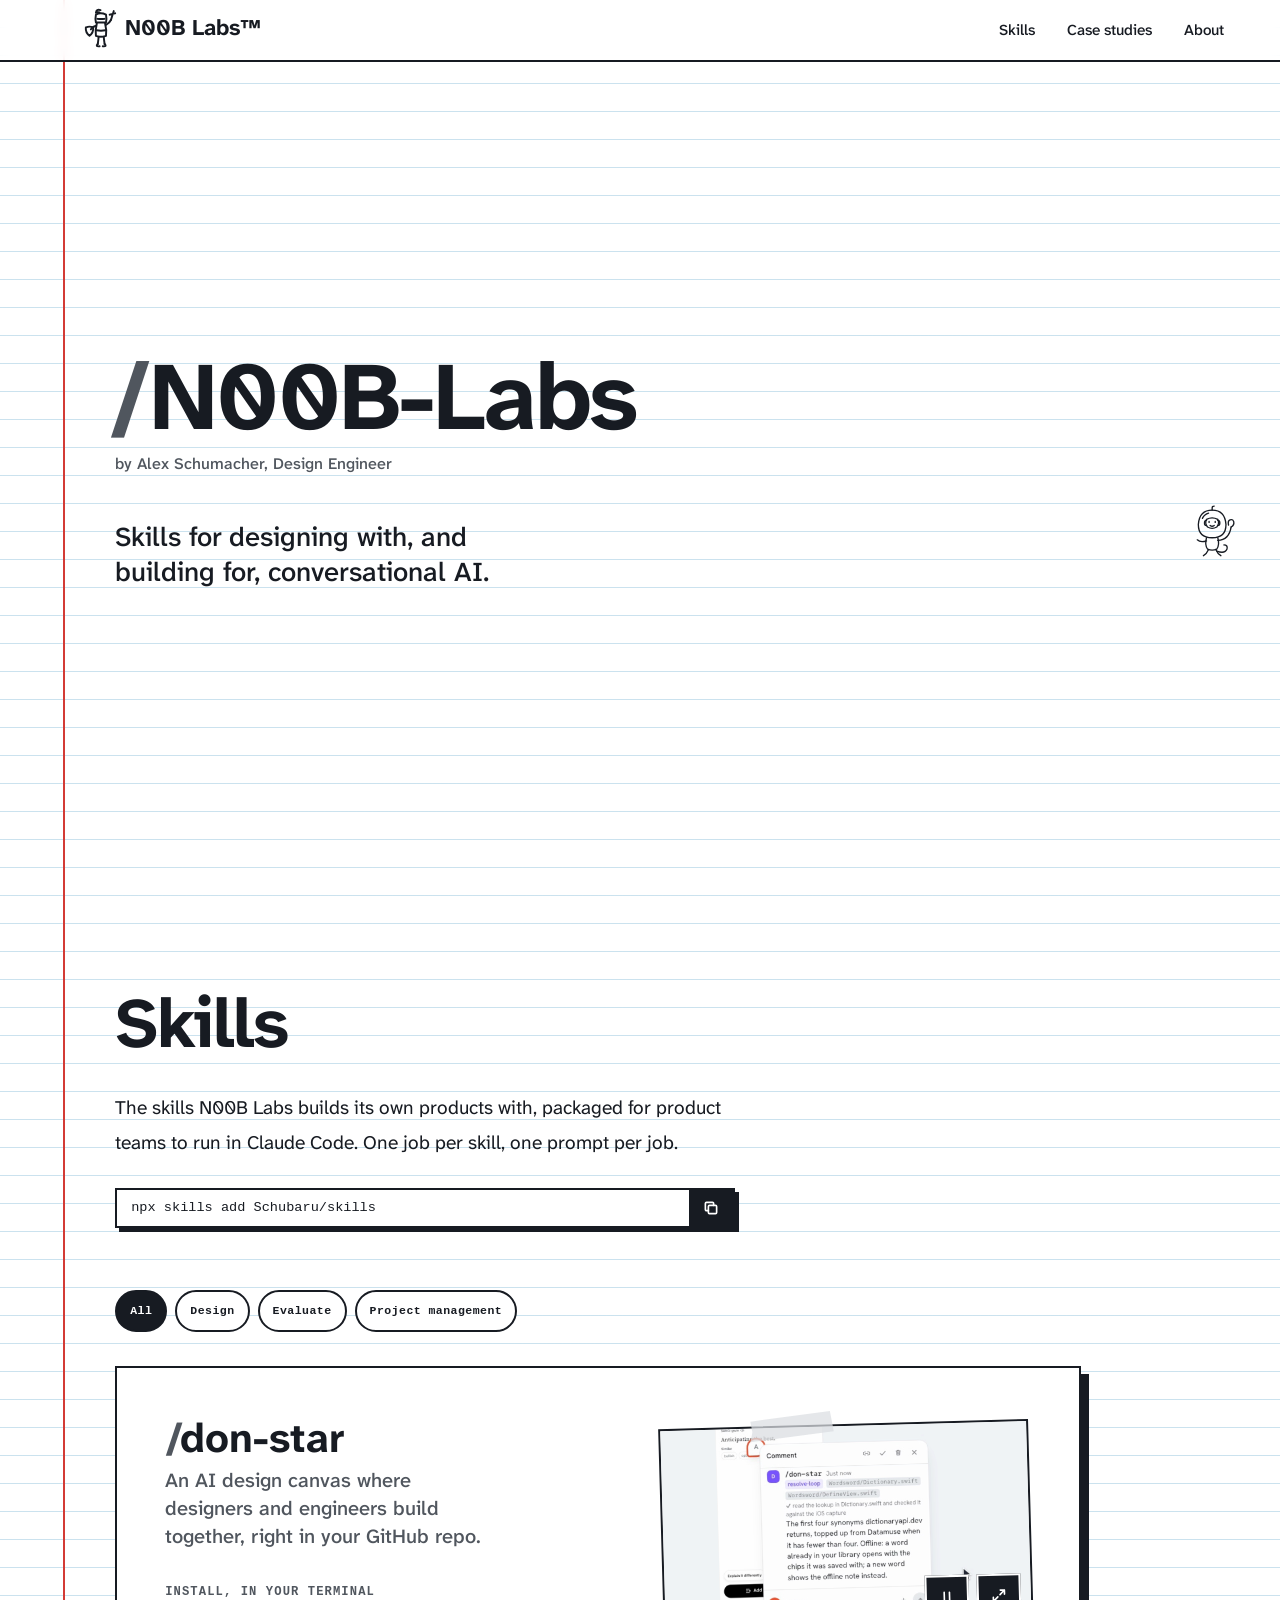
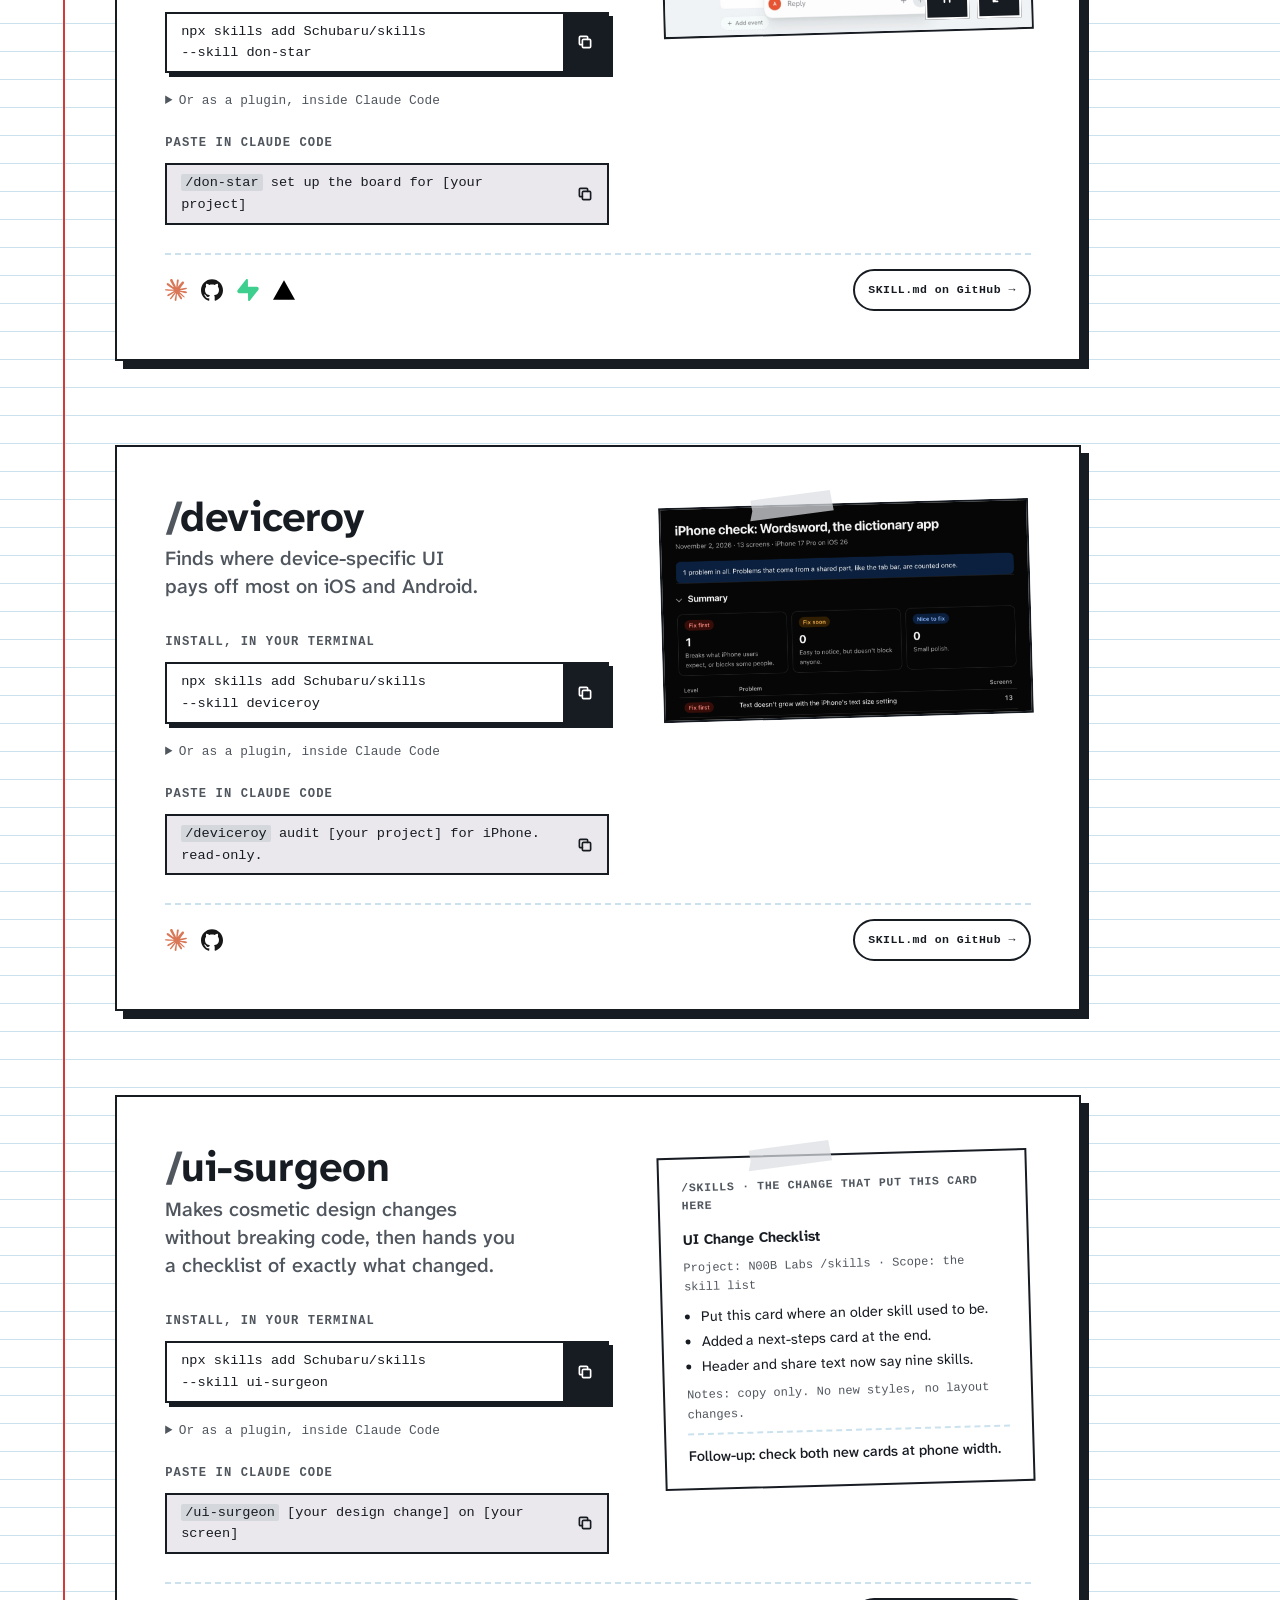
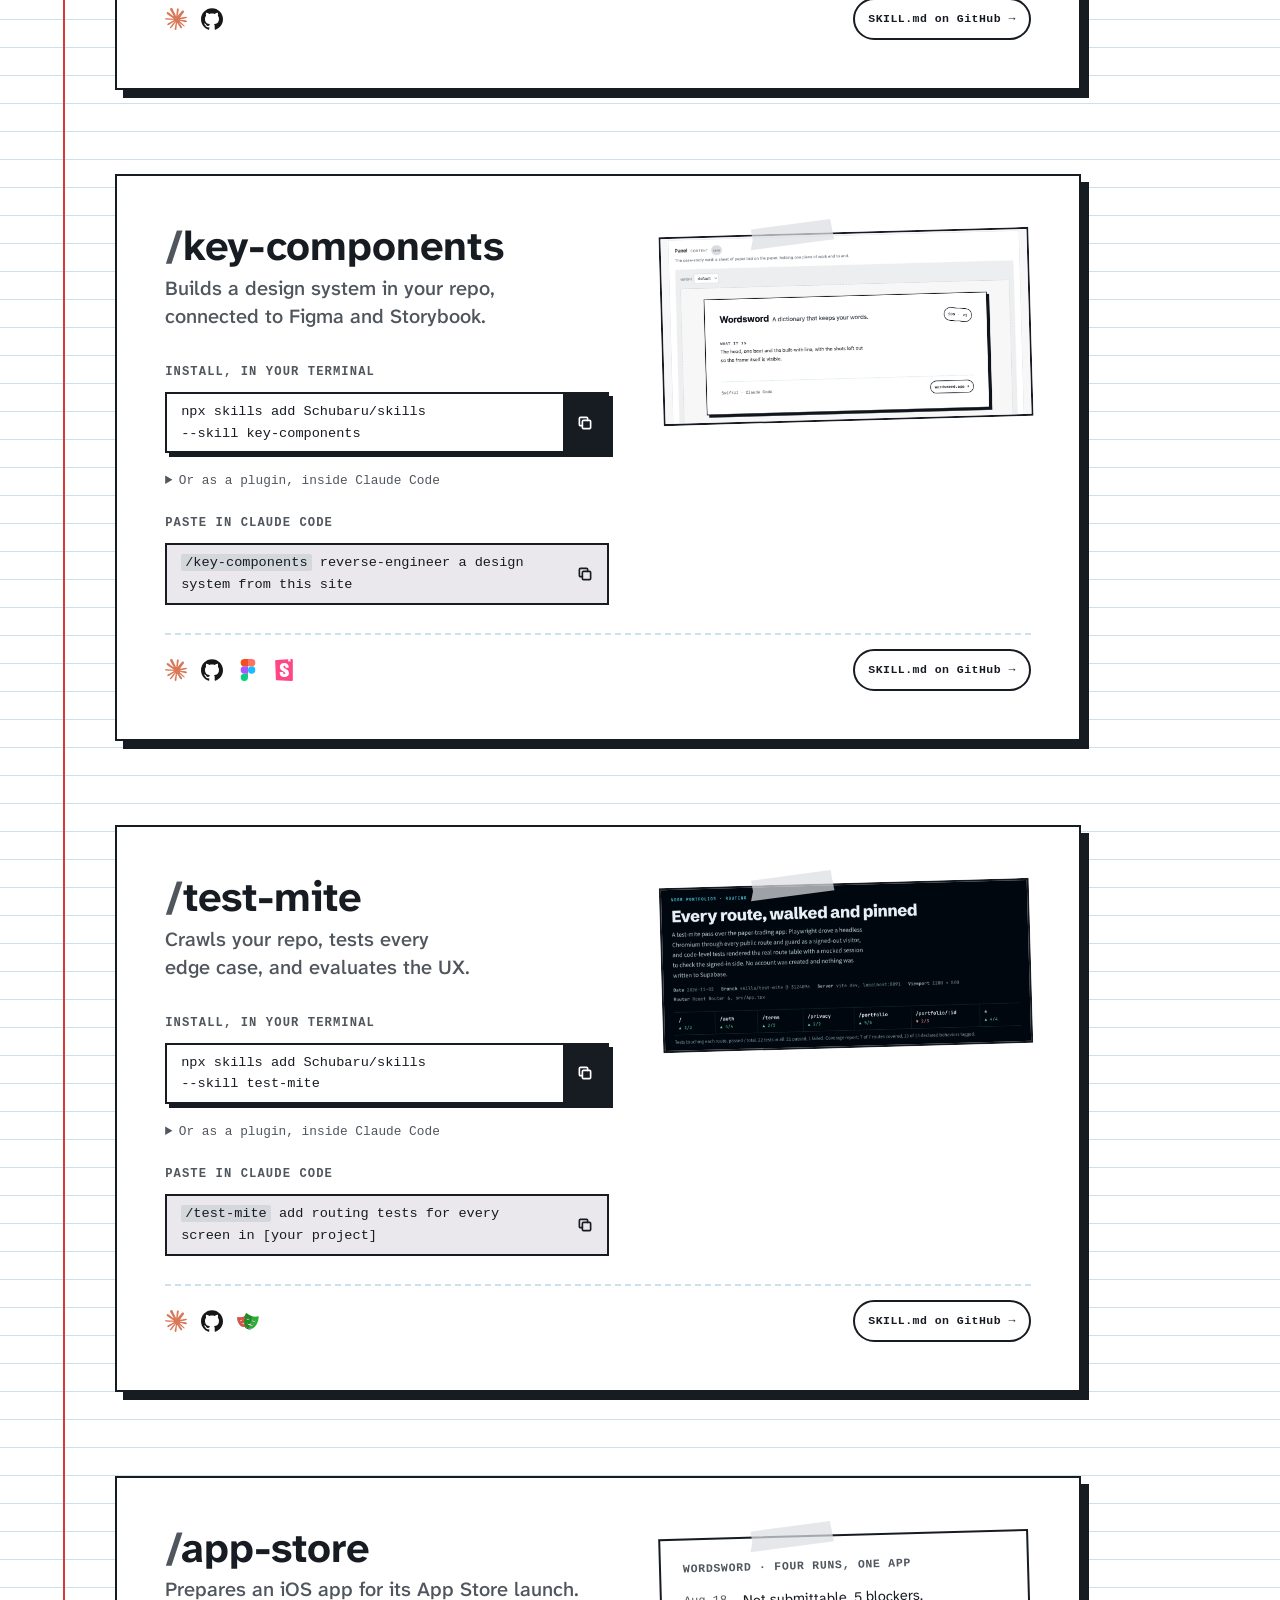
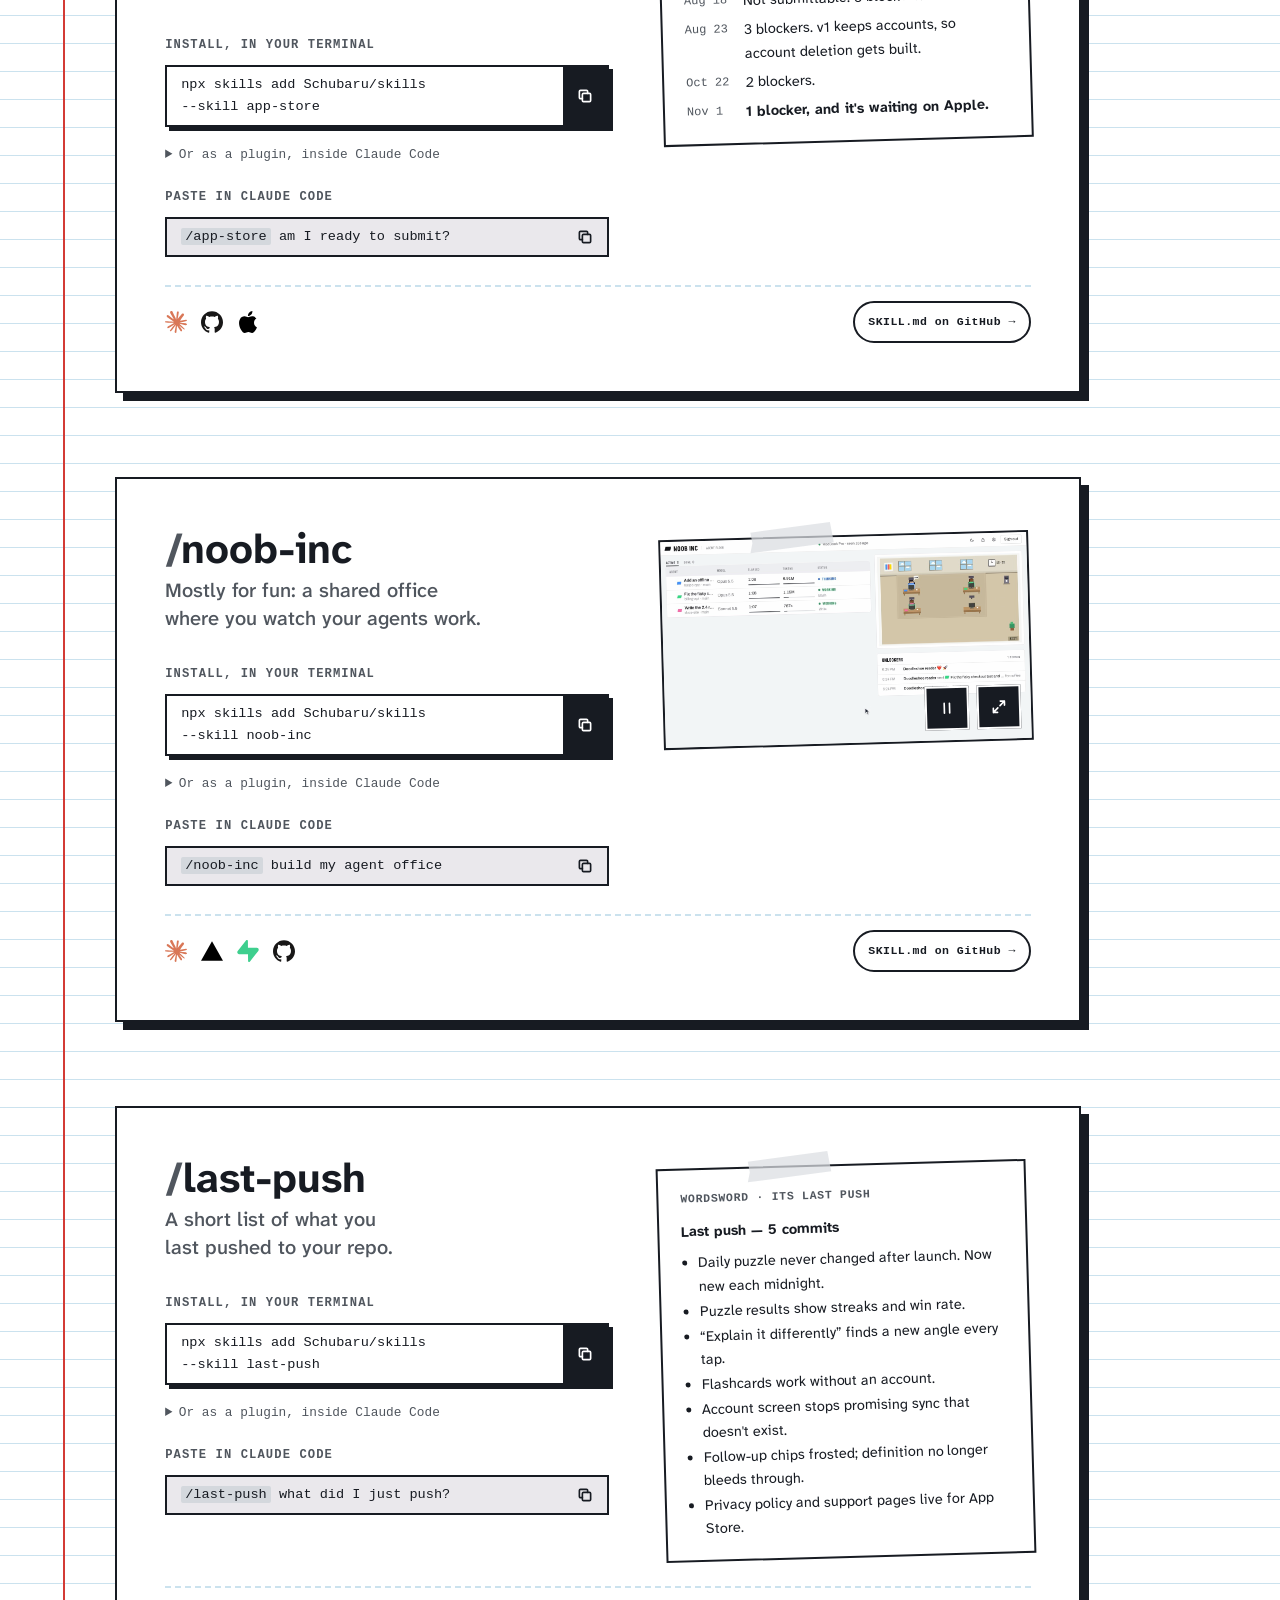
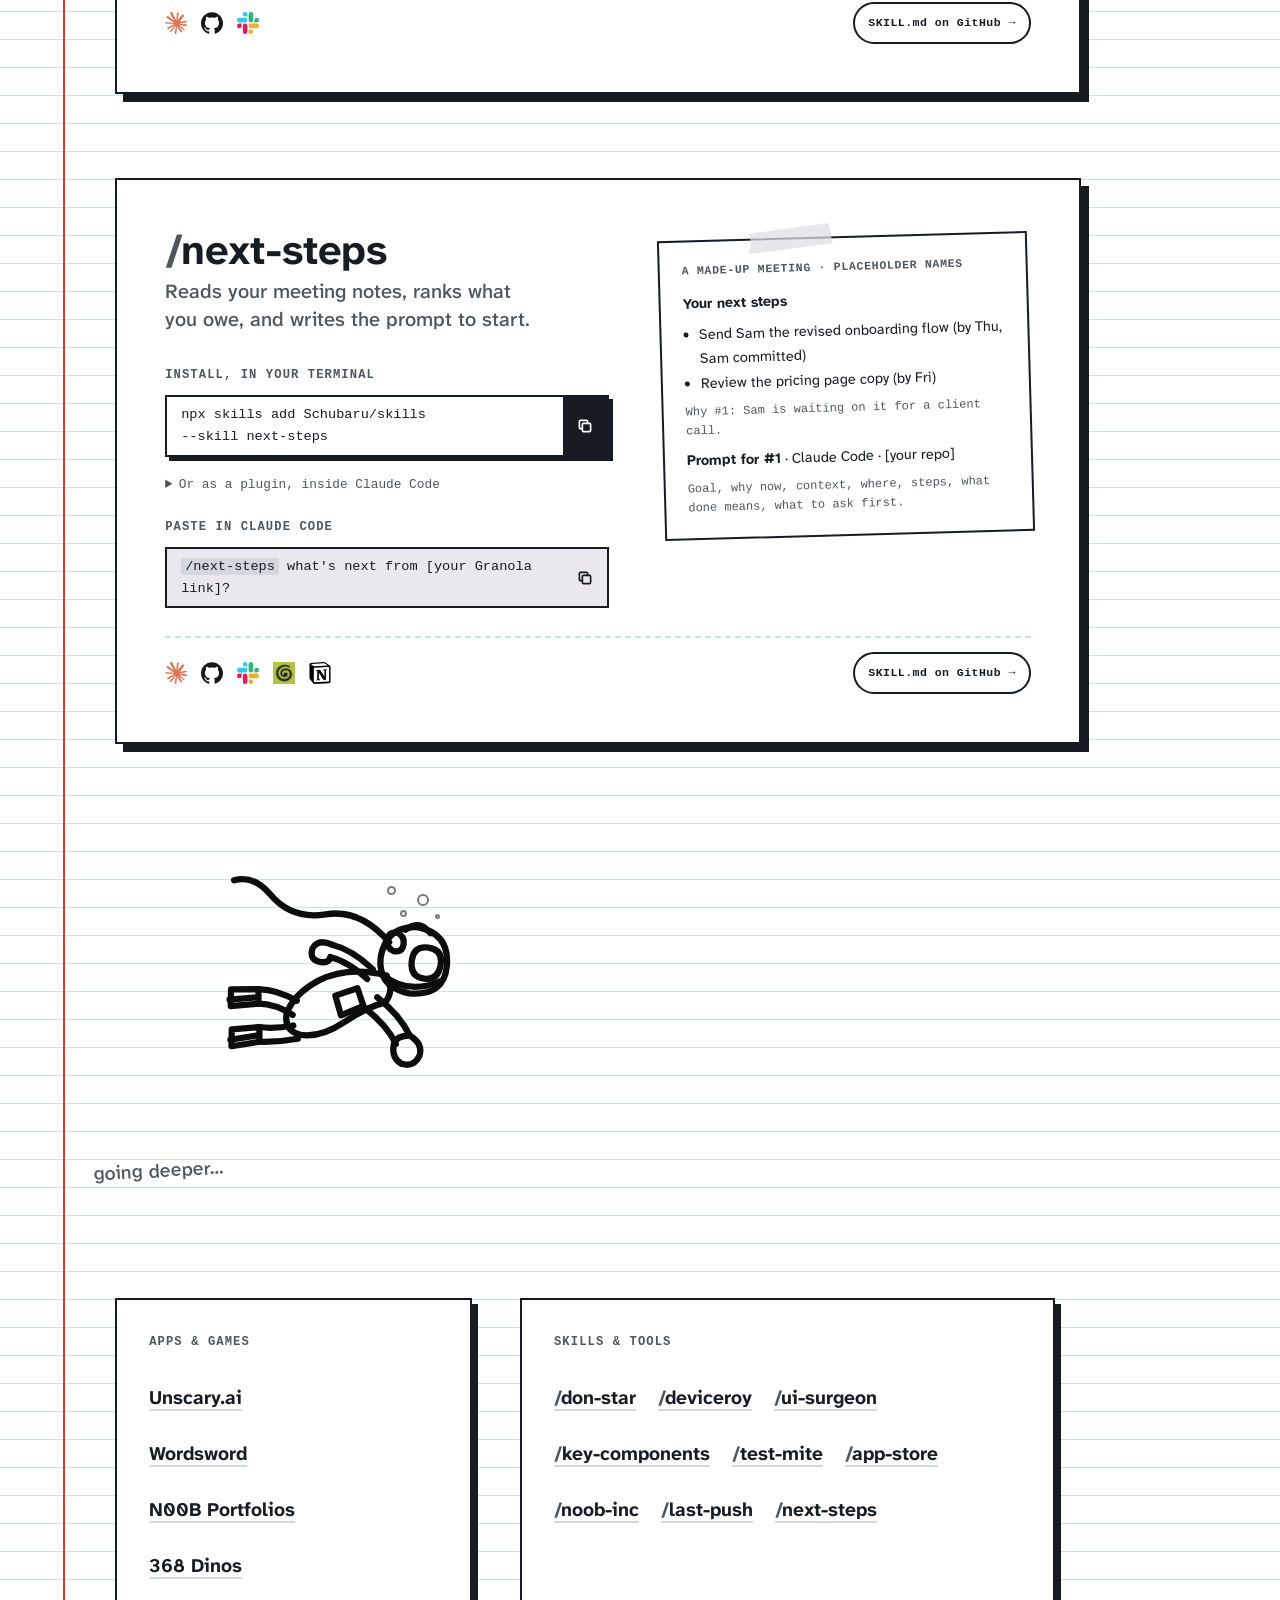
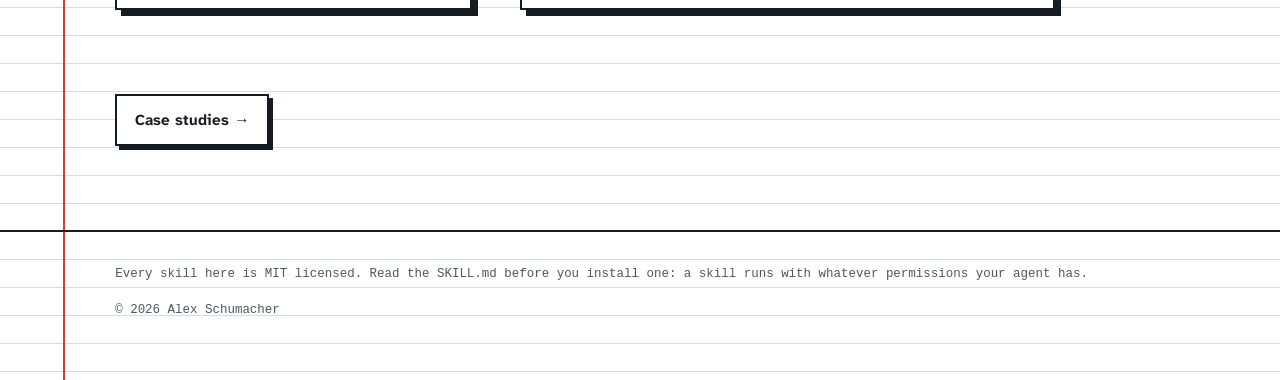
==== index.html @ a81ec970 "Rewrite the skills lede and About copy in the lab's voice, not first person The lede names product t" ====
<!DOCTYPE html>
<html lang="en">
<head>
<meta charset="UTF-8">
<meta name="viewport" content="width=device-width, initial-scale=1.0">
<title>N00B Labs™ by Alex Schumacher, Design Engineer</title>
<meta name="description" content="Claude Code skills from N00B Labs for product teams: what each one is for, the prompt to type, what comes back, and the one line that installs it.">
<meta property="og:title" content="N00B Labs™ by Alex Schumacher, Design Engineer">
<meta property="og:description" content="Punk-rock doodles, college-rule paper, and real shipped software.">
<!-- versioned filename on purpose: LinkedIn caches the image bytes by URL, so a
     redrawn card at the same path can keep serving the old one for a week. -->
<meta property="og:image" content="https://nooblabs.vercel.app/assets/og-v3.png">
<meta property="og:image:width" content="1200">
<meta property="og:image:height" content="630">
<meta property="og:image:alt" content="The N00B Labs™ homepage on college-rule paper: the knight wordmark, and the headline '/N00B-Labs'.">
<meta property="og:url" content="https://nooblabs.vercel.app">
<meta name="twitter:card" content="summary_large_image">
<meta name="theme-color" content="#ffffff">
<link rel="icon" href="data:image/svg+xml,%3Csvg%20xmlns=%27http://www.w3.org/2000/svg%27%20viewBox=%2724%202%2034%2034%27%3E%3Cpath%20d=%27M40%206%20Q31%203%2030%2012%20Q34%2010%2038%2011%20M30%2016%20Q40%2010%2052%2016%20Q54%2026%2052%2033%20L30%2033%20Q28%2025%2030%2016%20Z%20M33%2025%20Q41%2026%2049%2025%27%20fill=%27none%27%20stroke=%27%23151b24%27%20stroke-width=%273.2%27%20stroke-linecap=%27round%27%20stroke-linejoin=%27round%27/%3E%3C/svg%3E">
<link rel="preconnect" href="https://fonts.googleapis.com">
<link rel="preconnect" href="https://fonts.gstatic.com" crossorigin>
<link href="https://fonts.googleapis.com/css2?family=Atkinson+Hyperlegible+Next:ital,wght@0,200..800;1,200..800&display=swap" rel="stylesheet">
<link rel="stylesheet" href="styles.css">
</head>
<body>
<a class="skip" href="#skills">Skip to the skills</a>

<!-- shared doodle symbols -->
<svg width="0" height="0" style="position:absolute" aria-hidden="true">
  <defs>
    <symbol id="d-tape" viewBox="0 0 90 30">
      <path d="M4 6 L86 3 L88 24 L2 27 L5 17 Z" fill="var(--tape)" stroke="none"/>
    </symbol>
    <!-- copy / copied, drawn in the ink of the button they sit in -->
    <symbol id="i-copy" viewBox="0 0 24 24"><rect x="8.5" y="8.5" width="11" height="11" rx="1.5"/><path d="M15.5 8.5V6A1.5 1.5 0 0 0 14 4.5H6A1.5 1.5 0 0 0 4.5 6v8A1.5 1.5 0 0 0 6 15.5h2.5"/></symbol>
    <symbol id="i-check" viewBox="0 0 24 24"><path d="M5 12.5l4.5 4.5L19 7.5"/></symbol>
    <!-- a demo reel's pause / play / expand / close, same pen -->
    <symbol id="i-pause" viewBox="0 0 24 24"><path d="M8.5 5.5v13M15.5 5.5v13"/></symbol>
    <symbol id="i-play" viewBox="0 0 24 24"><path d="M8 5.5v13l10.5-6.5z"/></symbol>
    <symbol id="i-expand" viewBox="0 0 24 24"><path d="M14 4.5h5.5V10M19.5 4.5l-6 6M10 19.5H4.5V14M4.5 19.5l6-6"/></symbol>
    <symbol id="i-close" viewBox="0 0 24 24"><path d="M6 6l12 12M18 6L6 18"/></symbol>
    <!-- the tools each skill works with, in their own brand colours (Simple Icons; Playwright from devicon) -->
    <symbol id="i-claude" viewBox="0 0 24 24"><path fill="#D97757" d="m4.7144 15.9555 4.7174-2.6471.079-.2307-.079-.1275h-.2307l-.7893-.0486-2.6956-.0729-2.3375-.0971-2.2646-.1214-.5707-.1215-.5343-.7042.0546-.3522.4797-.3218.686.0608 1.5179.1032 2.2767.1578 1.6514.0972 2.4468.255h.3886l.0546-.1579-.1336-.0971-.1032-.0972L6.973 9.8356l-2.55-1.6879-1.3356-.9714-.7225-.4918-.3643-.4614-.1578-1.0078.6557-.7225.8803.0607.2246.0607.8925.686 1.9064 1.4754 2.4893 1.8336.3643.3035.1457-.1032.0182-.0728-.164-.2733-1.3539-2.4467-1.445-2.4893-.6435-1.032-.17-.6194c-.0607-.255-.1032-.4674-.1032-.7285L6.287.1335 6.6997 0l.9957.1336.419.3642.6192 1.4147 1.0018 2.2282 1.5543 3.0296.4553.8985.2429.8318.091.255h.1579v-.1457l.1275-1.706.2368-2.0947.2307-2.6957.0789-.7589.3764-.9107.7468-.4918.5828.2793.4797.686-.0668.4433-.2853 1.8517-.5586 2.9021-.3643 1.9429h.2125l.2429-.2429.9835-1.3053 1.6514-2.0643.7286-.8196.85-.9046.5464-.4311h1.0321l.759 1.1293-.34 1.1657-1.0625 1.3478-.8804 1.1414-1.2628 1.7-.7893 1.36.0729.1093.1882-.0183 2.8535-.607 1.5421-.2794 1.8396-.3157.8318.3886.091.3946-.3278.8075-1.967.4857-2.3072.4614-3.4364.8136-.0425.0304.0486.0607 1.5482.1457.6618.0364h1.621l3.0175.2247.7892.522.4736.6376-.079.4857-1.2142.6193-1.6393-.3886-3.825-.9107-1.3113-.3279h-.1822v.1093l1.0929 1.0686 2.0035 1.8092 2.5075 2.3314.1275.5768-.3218.4554-.34-.0486-2.2039-1.6575-.85-.7468-1.9246-1.621h-.1275v.17l.4432.6496 2.3436 3.5214.1214 1.0807-.17.3521-.6071.2125-.6679-.1214-1.3721-1.9246L14.38 17.959l-1.1414-1.9428-.1397.079-.674 7.2552-.3156.3703-.7286.2793-.6071-.4614-.3218-.7468.3218-1.4753.3886-1.9246.3157-1.53.2853-1.9004.17-.6314-.0121-.0425-.1397.0182-1.4328 1.9672-2.1796 2.9446-1.7243 1.8456-.4128.164-.7164-.3704.0667-.6618.4008-.5889 2.386-3.0357 1.4389-1.882.929-1.0868-.0062-.1579h-.0546l-6.3385 4.1164-1.1293.1457-.4857-.4554.0608-.7467.2307-.2429 1.9064-1.3114Z"/></symbol>
    <symbol id="i-slack" viewBox="0 0 24 24"><path fill="#E01E5A" d="M5.042 15.165a2.528 2.528 0 0 1-2.52 2.523A2.528 2.528 0 0 1 0 15.165a2.527 2.527 0 0 1 2.522-2.52h2.52v2.52zM6.313 15.165a2.527 2.527 0 0 1 2.521-2.52 2.527 2.527 0 0 1 2.521 2.52v6.313A2.528 2.528 0 0 1 8.834 24a2.528 2.528 0 0 1-2.521-2.522v-6.313z"/><path fill="#36C5F0" d="M8.834 5.042a2.528 2.528 0 0 1-2.521-2.52A2.528 2.528 0 0 1 8.834 0a2.528 2.528 0 0 1 2.521 2.522v2.52H8.834zM8.834 6.313a2.528 2.528 0 0 1 2.521 2.521 2.528 2.528 0 0 1-2.521 2.521H2.522A2.528 2.528 0 0 1 0 8.834a2.528 2.528 0 0 1 2.522-2.521h6.312z"/><path fill="#2EB67D" d="M18.956 8.834a2.528 2.528 0 0 1 2.522-2.521A2.528 2.528 0 0 1 24 8.834a2.528 2.528 0 0 1-2.522 2.521h-2.522V8.834zM17.688 8.834a2.528 2.528 0 0 1-2.523 2.521 2.527 2.527 0 0 1-2.52-2.521V2.522A2.527 2.527 0 0 1 15.165 0a2.528 2.528 0 0 1 2.523 2.522v6.312z"/><path fill="#ECB22E" d="M15.165 18.956a2.528 2.528 0 0 1 2.523 2.522A2.528 2.528 0 0 1 15.165 24a2.527 2.527 0 0 1-2.52-2.522v-2.522h2.52zM15.165 17.688a2.527 2.527 0 0 1-2.52-2.523 2.526 2.526 0 0 1 2.52-2.52h6.313A2.527 2.527 0 0 1 24 15.165a2.528 2.528 0 0 1-2.522 2.523h-6.313z"/></symbol>
    <symbol id="i-figma" viewBox="-9.5 0 57 57"><path fill="#1ABCFE" d="M19 28.5a9.5 9.5 0 1 1 19 0 9.5 9.5 0 0 1-19 0z"/><path fill="#0ACF83" d="M0 47.5A9.5 9.5 0 0 1 9.5 38H19v9.5a9.5 9.5 0 1 1-19 0z"/><path fill="#FF7262" d="M19 0v19h9.5a9.5 9.5 0 1 0 0-19H19z"/><path fill="#F24E1E" d="M0 9.5A9.5 9.5 0 0 0 9.5 19H19V0H9.5A9.5 9.5 0 0 0 0 9.5z"/><path fill="#A259FF" d="M0 28.5A9.5 9.5 0 0 0 9.5 38H19V19H9.5A9.5 9.5 0 0 0 0 28.5z"/></symbol>
    <symbol id="i-storybook" viewBox="0 0 24 24"><path fill="#FF4785" d="M16.71.243l-.12 2.71a.18.18 0 00.29.15l1.06-.8.9.7a.18.18 0 00.28-.14l-.1-2.76 1.33-.1a1.2 1.2 0 011.279 1.2v21.596a1.2 1.2 0 01-1.26 1.2l-16.096-.72a1.2 1.2 0 01-1.15-1.16l-.75-19.797a1.2 1.2 0 011.13-1.27L16.7.222zM13.64 9.3c0 .47 3.16.24 3.59-.08 0-3.2-1.72-4.89-4.859-4.89-3.15 0-4.899 1.72-4.899 4.290 0 4.45 5.999 4.53 5.999 6.959 0 .7-.32 1.1-1.05 1.1-.96 0-1.35-.49-1.3-2.16 0-.36-3.649-.48-3.769 0-.27 4.03 2.23 5.2 5.099 5.2 2.79 0 4.969-1.49 4.969-4.18 0-4.77-6.099-4.64-6.099-6.999 0-.97.72-1.1 1.13-1.1.45 0 1.25.07 1.19 1.870z"/></symbol>
    <symbol id="i-supabase" viewBox="0 0 24 24"><path fill="#3ECF8E" d="M11.9 1.036c-.015-.986-1.26-1.41-1.874-.637L.764 12.05C-.33 13.427.65 15.455 2.409 15.455h9.579l.113 7.51c.014.985 1.259 1.408 1.873.636l9.262-11.653c1.093-1.375.113-3.403-1.645-3.403h-9.642z"/></symbol>
    <symbol id="i-vercel" viewBox="0 0 24 24"><path fill="#000" d="M24 22.525H0l12-21.05 12 21.05z"/></symbol>
    <symbol id="i-github" viewBox="0 0 24 24"><path fill="#181717" d="M12 .297c-6.63 0-12 5.373-12 12 0 5.303 3.438 9.8 8.205 11.385.6.113.82-.258.82-.577 0-.285-.01-1.04-.015-2.04-3.338.724-4.042-1.61-4.042-1.61C4.422 18.07 3.633 17.7 3.633 17.7c-1.087-.744.084-.729.084-.729 1.205.084 1.838 1.236 1.838 1.236 1.07 1.835 2.809 1.305 3.495.998.108-.776.417-1.305.76-1.605-2.665-.3-5.466-1.332-5.466-5.930 0-1.31.465-2.38 1.235-3.22-.135-.303-.54-1.523.105-3.176 0 0 1.005-.322 3.3 1.23.96-.267 1.98-.399 3-.405 1.02.006 2.04.138 3 .405 2.28-1.552 3.285-1.23 3.285-1.23.645 1.653.24 2.873.12 3.176.765.84 1.23 1.91 1.23 3.22 0 4.61-2.805 5.625-5.475 5.92.42.36.81 1.096.81 2.22 0 1.606-.015 2.896-.015 3.286 0 .315.21.69.825.57C20.565 22.092 24 17.592 24 12.297c0-6.627-5.373-12-12-12"/></symbol>
    <symbol id="i-apple" viewBox="0 0 24 24"><path fill="#000" d="M12.152 6.896c-.948 0-2.415-1.078-3.960-1.040-2.040.027-3.910 1.183-4.961 3.014-2.117 3.675-.546 9.103 1.519 12.090 1.013 1.454 2.208 3.090 3.792 3.039 1.520-.065 2.090-.987 3.935-.987 1.831 0 2.350.987 3.960.948 1.637-.026 2.676-1.480 3.676-2.948 1.156-1.688 1.636-3.325 1.662-3.415-.039-.013-3.182-1.221-3.220-4.857-.026-3.040 2.480-4.494 2.597-4.559-1.429-2.090-3.623-2.324-4.390-2.376-2-.156-3.675 1.090-4.610 1.090zM15.530 3.830c.843-1.012 1.400-2.427 1.245-3.830-1.207.052-2.662.805-3.532 1.818-.780.896-1.454 2.338-1.273 3.714 1.338.104 2.715-.688 3.559-1.701"/></symbol>
    <symbol id="i-playwright" viewBox="7 8 112 112"><path d="M43.662 70.898c-4.124 1.17-6.829 3.222-8.611 5.272 1.707-1.494 3.993-2.865 7.077-3.739 3.155-.894 5.846-.888 8.069-.459v-1.739c-1.897-.173-4.072-.035-6.536.664ZM34.863 56.28l-15.314 4.035s.279.394.796.92l12.984-3.421s-.184 2.371-1.782 4.492c3.022-2.287 3.316-6.025 3.316-6.025Zm12.819 35.991C26.131 98.076 14.729 73.1 11.277 60.137 9.682 54.153 8.986 49.621 8.8 46.697a4.955 4.955 0 0 1 .011-.794c-1.118.068-1.653.649-1.544 2.328.186 2.923.882 7.454 2.477 13.44 3.45 12.961 14.854 37.937 36.405 32.132 4.691-1.264 8.215-3.565 10.86-6.504-2.438 2.202-5.49 3.937-9.327 4.972Zm4.05-51.276v1.534h8.453c-.173-.543-.348-1.032-.522-1.534h-7.932Z" fill="#2D4552"/><path d="M62.074 53.627c3.802 1.08 5.812 3.745 6.875 6.104l4.239 1.204s-.578-8.255-8.045-10.376c-6.985-1.985-11.284 3.881-11.807 4.64 2.032-1.448 4.999-2.633 8.738-1.572Zm33.741 6.142c-6.992-1.994-11.289 3.884-11.804 4.633 2.034-1.446 4.999-2.632 8.737-1.566 3.796 1.081 5.804 3.743 6.87 6.104l4.245 1.208s-.588-8.257-8.048-10.379Zm-4.211 21.766-35.261-9.858s.382 1.935 1.846 4.441l29.688 8.3c2.444-1.414 3.726-2.883 3.726-2.883Zm-24.446 21.218c-27.92-7.485-24.544-43.059-20.027-59.916 1.86-6.947 3.772-12.11 5.358-15.572-.946-.195-1.73.304-2.504 1.878-1.684 3.415-3.837 8.976-5.921 16.76-4.516 16.857-7.892 52.429 20.027 59.914 13.159 3.525 23.411-1.833 31.053-10.247-7.254 6.57-16.515 10.253-27.986 7.182Z" fill="#2D4552"/><path d="M51.732 83.935v-7.179l-19.945 5.656s1.474-8.563 11.876-11.514c3.155-.894 5.846-.888 8.069-.459V40.995h9.987c-1.087-3.36-2.139-5.947-3.023-7.744-1.461-2.975-2.96-1.003-6.361 1.842-2.396 2.001-8.45 6.271-17.561 8.726-9.111 2.457-16.476 1.805-19.55 1.273-4.357-.752-6.636-1.708-6.422 1.605.186 2.923.882 7.455 2.477 13.44 3.45 12.962 14.854 37.937 36.405 32.132 5.629-1.517 9.603-4.515 12.357-8.336h-8.309v.002Zm-32.185-23.62 15.316-4.035s-.446 5.892-6.188 7.405c-5.743 1.512-9.128-3.371-9.128-3.371Z" fill="#E2574C"/><path d="M109.372 41.336c-3.981.698-13.532 1.567-25.336-1.596-11.807-3.162-19.64-8.692-22.744-11.292-4.4-3.685-6.335-6.246-8.24-2.372-1.684 3.417-3.837 8.977-5.921 16.762-4.516 16.857-7.892 52.429 20.027 59.914 27.912 7.479 42.772-25.017 47.289-41.875 2.084-7.783 2.998-13.676 3.25-17.476.287-4.305-2.67-3.055-8.324-2.064ZM53.28 55.282s4.4-6.843 11.862-4.722c7.467 2.121 8.045 10.376 8.045 10.376L53.28 55.282Zm18.215 30.706c-13.125-3.845-15.15-14.311-15.15-14.311l35.259 9.858c0-.002-7.117 8.25-20.109 4.453Zm12.466-21.51s4.394-6.838 11.854-4.711c7.46 2.124 8.048 10.379 8.048 10.379l-19.902-5.668Z" fill="#2EAD33"/><path d="M44.762 78.733 31.787 82.41s1.41-8.029 10.968-11.212l-7.347-27.573-.635.193c-9.111 2.457-16.476 1.805-19.55 1.273-4.357-.751-6.636-1.708-6.422 1.606.186 2.923.882 7.454 2.477 13.44 3.45 12.961 14.854 37.937 36.405 32.132l.635-.199-3.555-13.337ZM19.548 60.315l15.316-4.035s-.446 5.892-6.188 7.405c-5.743 1.512-9.128-3.371-9.128-3.371Z" fill="#D65348"/><path d="m72.086 86.132-.594-.144c-13.125-3.844-15.15-14.311-15.15-14.311l18.182 5.082L84.15 39.77l-.116-.031c-11.807-3.162-19.64-8.692-22.744-11.292-4.4-3.685-6.335-6.246-8.24-2.372-1.682 3.417-3.836 8.977-5.92 16.762-4.516 16.857-7.892 52.429 20.027 59.914l.572.129 4.357-16.748Zm-18.807-30.85s4.4-6.843 11.862-4.722c7.467 2.121 8.045 10.376 8.045 10.376l-19.907-5.654Z" fill="#1D8D22"/><path d="m45.423 78.544-3.48.988c.822 4.634 2.271 9.082 4.545 13.011.396-.087.788-.163 1.192-.273a25.224 25.224 0 0 0 2.98-1.023c-2.541-3.771-4.222-8.114-5.237-12.702Zm-1.359-32.64c-1.788 6.674-3.388 16.28-2.948 25.915a20.061 20.061 0 0 1 2.546-.923l.644-.144c-.785-10.292.912-20.78 2.825-27.915a139.404 139.404 0 0 1 1.455-5.05 45.171 45.171 0 0 1-2.578 1.53 132.234 132.234 0 0 0-1.944 6.587Z" fill="#C04B41"/></symbol>
    <symbol id="i-notion" viewBox="0 0 24 24"><path fill="#000" d="M4.459 4.208c.746.606 1.026.56 2.428.466l13.215-.793c.28 0 .047-.28-.046-.326L17.86 1.968c-.42-.326-.981-.7-2.055-.607L3.01 2.295c-.466.046-.56.28-.374.466zm.793 3.08v13.904c0 .747.373 1.027 1.214.98l14.523-.84c.841-.046.935-.56.935-1.167V6.354c0-.606-.233-.933-.748-.887l-15.177.887c-.56.047-.747.327-.747.933zm14.337.745c.093.42 0 .84-.42.888l-.7.14v10.264c-.608.327-1.168.514-1.635.514-.748 0-.935-.234-1.495-.933l-4.577-7.186v6.952L12.21 19s0 .84-1.168.84l-3.222.186c-.093-.186 0-.653.327-.746l.84-.233V9.854L7.822 9.76c-.094-.42.14-1.026.793-1.073l3.456-.233 4.764 7.279v-6.44l-1.215-.139c-.093-.514.28-.887.747-.933zM1.936 1.035l13.31-.98c1.634-.14 2.055-.047 3.082.7l4.249 2.986c.7.513.934.653.934 1.213v16.378c0 1.026-.373 1.634-1.68 1.726l-15.458.934c-.98.047-1.448-.093-1.962-.747l-3.129-4.06c-.56-.747-.793-1.306-.793-1.96V2.667c0-.839.374-1.54 1.447-1.632z"/></symbol>
    <!-- Granola publishes no vector mark, so its official favicon stands in -->
    <symbol id="i-granola" viewBox="0 0 24 24"><image href="/assets/tool-granola.png" width="24" height="24"/></symbol>
  </defs>
</svg>

<!-- monkey astronaut -->
  <div class="monkey" aria-hidden="true">
    <svg class="doodle" viewBox="0 0 110 110">
      <path pathLength="1" d="M55 12 Q30 12 28 40 Q28 66 55 66 Q82 66 82 40 Q80 12 55 12 Z"/>
      <path pathLength="1" d="M36 28 Q40 20 48 18"/>
      <path pathLength="1" d="M55 8 L55 12 M55 8 Q55 4 59 4"/>
      <path pathLength="1" d="M44 32 Q40 32 40 37 Q40 42 44 42 M66 32 Q70 32 70 37 Q70 42 66 42"/>
      <path pathLength="1" d="M44 30 Q55 24 66 30 Q70 38 64 45 Q55 50 46 45 Q40 38 44 30 Z"/>
      <path pathLength="1" d="M49 34 L49 36 M61 34 L61 36 M51 42 Q55 45 59 42"/>
      <path pathLength="1" d="M44 66 Q40 80 46 88 Q55 92 64 88 Q70 80 66 66"/>
      <path pathLength="1" d="M44 72 Q32 76 26 70"/>
      <g class="m-arm">
        <path pathLength="1" d="M66 71 Q88 70 92 45"/>
        <path pathLength="1" d="M92 45 Q99 41 97 34 Q95 29 90 31 Q85 33 87 41"/>
      </g>
      <path pathLength="1" d="M48 89 Q44 98 38 101 M62 89 Q66 98 72 101"/>
      <path pathLength="1" d="M64 92 Q80 98 84 88 Q86 80 78 80"/>
    </svg>
  </div>

<header class="topnav">
  <a class="wordmark" href="#top"><svg class="knight doodle draw" viewBox="4 1 72 88" aria-hidden="true">
      <path pathLength="1" d="M40 6 Q31 3 30 12 Q34 10 38 11"/>
      <path pathLength="1" d="M30 16 Q40 10 52 16 Q54 26 52 33 L30 33 Q28 25 30 16 Z"/>
      <path pathLength="1" d="M33 25 Q41 26 49 25"/>
      <path pathLength="1" d="M32 35 Q28 50 30 62 Q41 66 52 62 Q54 50 50 35"/>
      <path pathLength="1" d="M31 50 Q41 52 51 50"/>
      <path pathLength="1" d="M36 64 Q35 74 34 80 M47 64 Q48 74 49 80"/>
      <path pathLength="1" d="M34 80 Q28 86 38 85 M49 80 Q55 86 45 85"/>
      <path pathLength="1" d="M30 40 Q22 42 19 48"/>
      <path pathLength="1" d="M8 44 Q16 40 24 44 Q25 55 16 62 Q7 55 8 44 Z"/>
      <path pathLength="1" d="M52 38 Q60 34 63 27"/>
      <path pathLength="1" d="M63 27 Q66 17 69 8 M60 16 Q66 14 72 13"/>
    </svg><span>N00B&nbsp;Labs&trade;</span></a>
  <nav aria-label="Site">
    <a href="/#skills">Skills</a>
    <a href="/case-studies/">Case studies</a>
    <a href="/about/">About</a>
  </nav>
</header>

<main id="top">

  <!-- ============ HERO ============ -->
  <section class="hero">
    <div class="hero-inner">
      <!-- the slash is the one soft mark: the name typed as a command, the way every /skills prompt starts -->
      <h1 aria-label="N00B Labs"><span class="h1-soft h1-slash">/</span>N00B-Labs</h1>
      <!-- a credit, not a lede: it hangs off the name, the line below carries the weight -->
      <p class="hero-by">by Alex Schumacher, Design&nbsp;Engineer</p>
      <!-- what the lab is for, in one line above the fold: no "I", no name, just the problem it works on -->
      <p class="hero-what">Skills for designing with, and building for, conversational&nbsp;AI.</p>
    </div>

  </section>

  <!-- ============ SKILLS ============ -->
  <section class="skills-head" id="skills">
    <h2>Skills</h2>
    <p class="lede">The skills N00B Labs builds its own products with, packaged for product teams to run in Claude Code. One job per skill, one prompt per job.</p>
    <div class="copyline">
      <code>npx skills add Schubaru/skills</code>
      <button class="copy" type="button" hidden></button>
    </div>
  </section>

  <!-- filter pills: each names the cards it keeps; hidden until skills.js wires them -->
  <div class="skill-filter" role="group" aria-label="Filter skills" hidden>
    <button class="filter-pill" type="button" aria-pressed="true">All</button>
    <button class="filter-pill" type="button" aria-pressed="false" data-show="don-star ui-surgeon key-components">Design</button>
    <button class="filter-pill" type="button" aria-pressed="false" data-show="deviceroy test-mite app-store">Evaluate</button>
    <button class="filter-pill" type="button" aria-pressed="false" data-show="last-push next-steps noob-inc">Project management</button>
  </div>

  <div class="skill-list" id="list">

    <!-- TK before launch: every .why is a draft for Alex to rewrite in their own words.
         Every shot is a real run: the projects and dates are in each note or alt text. -->


    <article class="skill" id="don-star">
      <div class="skill-text">
        <h2><span class="h1-soft">/</span>don-star</h2>
        <p class="skill-sub">An AI design canvas where designers and engineers build together, right in your GitHub repo.</p>
        <h3 class="skill-label">Install, in your terminal</h3>
        <div class="copyline"><code>npx skills add Schubaru/skills <span class="nb">--skill don-star</span></code><button class="copy" type="button" hidden></button></div>
        <details class="alt-install"><summary>Or as a plugin, inside Claude Code</summary><div class="copyline"><code>/plugin install don-star <span class="nb">--marketplace Schubaru/skills</span></code><button class="copy" type="button" hidden></button></div></details>
        <h3 class="skill-label">Paste in Claude Code</h3>
        <div class="copyline prompt"><code><span class="cmd">/don-star</span> set up the board for [your project]</code><button class="copy" type="button" hidden></button></div>
      </div>
      <figure class="shot skill-shot reel">
        <svg class="tape t1" aria-hidden="true"><use href="#d-tape"/></svg>
        <!-- recorded off the real Wordsword board, 2 November 2026: three takes, one loop -->
        <video class="demo" muted loop playsinline preload="none" width="1280" height="720"
               poster="/assets/don-star-poster.jpg"
               aria-label="The don-star board for Wordsword, in three parts. The Design tool picks the live Add to wordlist button, rounds its corners and fills it red, then queues the edits. A question pinned on the Similar chips gets an answer from /don-star in the thread, with the files it read. Switching the board from iPhone to desktop keeps the pin on its chip.">
          <source src="/assets/don-star-demo.mp4" type="video/mp4">
        </video>
        <div class="reel-ctl" hidden>
          <button class="reel-btn" type="button" data-reel="toggle" aria-label="Pause demo"><svg aria-hidden="true"><use href="#i-pause"/></svg></button>
          <button class="reel-btn" type="button" data-reel="expand" aria-label="Expand demo"><svg aria-hidden="true"><use href="#i-expand"/></svg></button>
        </div>
      </figure>
      <footer class="study-built">
        <ul class="built-stack tools" aria-label="Works with"><li><svg role="img" aria-label="Claude"><title>Claude</title><use href="#i-claude"/></svg></li><li><svg role="img" aria-label="GitHub"><title>GitHub</title><use href="#i-github"/></svg></li><li><svg role="img" aria-label="Supabase"><title>Supabase</title><use href="#i-supabase"/></svg></li><li><svg role="img" aria-label="Vercel"><title>Vercel</title><use href="#i-vercel"/></svg></li></ul>
        <span class="study-links"><a class="site-link" href="https://github.com/Schubaru/skills/tree/main/skills/don-star">SKILL.md on GitHub&nbsp;→</a></span>
      </footer>
    </article>

    <article class="skill" id="deviceroy">
      <div class="skill-text">
        <h2><span class="h1-soft">/</span>deviceroy</h2>
        <p class="skill-sub">Finds where device-specific UI pays off most on iOS and Android.</p>
        <h3 class="skill-label">Install, in your terminal</h3>
        <div class="copyline"><code>npx skills add Schubaru/skills <span class="nb">--skill deviceroy</span></code><button class="copy" type="button" hidden></button></div>
        <details class="alt-install"><summary>Or as a plugin, inside Claude Code</summary><div class="copyline"><code>/plugin install deviceroy <span class="nb">--marketplace Schubaru/skills</span></code><button class="copy" type="button" hidden></button></div></details>
        <h3 class="skill-label">Paste in Claude Code</h3>
        <div class="copyline prompt"><code><span class="cmd">/deviceroy</span> audit [your project] for iPhone. read-only.</code><button class="copy" type="button" hidden></button></div>
      </div>
      <figure class="shot skill-shot">
        <svg class="tape t1" aria-hidden="true"><use href="#d-tape"/></svg>
        <img loading="lazy" decoding="async" src="/assets/skill-deviceroy.png" width="1200" height="692" alt="deviceroy's iPhone report for Wordsword: 13 screens, one Fix-first problem, text that doesn't grow with the iPhone's text size setting.">
      </figure>
      <footer class="study-built">
        <ul class="built-stack tools" aria-label="Works with"><li><svg role="img" aria-label="Claude"><title>Claude</title><use href="#i-claude"/></svg></li><li><svg role="img" aria-label="GitHub"><title>GitHub</title><use href="#i-github"/></svg></li></ul>
        <span class="study-links"><a class="site-link" href="https://github.com/Schubaru/skills/tree/main/skills/deviceroy">SKILL.md on GitHub&nbsp;→</a></span>
      </footer>
    </article>

    <article class="skill" id="ui-surgeon">
      <div class="skill-text">
        <h2><span class="h1-soft">/</span>ui-surgeon</h2>
        <p class="skill-sub">Makes cosmetic design changes without breaking code, then hands you a checklist of exactly what changed.</p>
        <h3 class="skill-label">Install, in your terminal</h3>
        <div class="copyline"><code>npx skills add Schubaru/skills <span class="nb">--skill ui-surgeon</span></code><button class="copy" type="button" hidden></button></div>
        <details class="alt-install"><summary>Or as a plugin, inside Claude Code</summary><div class="copyline"><code>/plugin install ui-surgeon <span class="nb">--marketplace Schubaru/skills</span></code><button class="copy" type="button" hidden></button></div></details>
        <h3 class="skill-label">Paste in Claude Code</h3>
        <div class="copyline prompt"><code><span class="cmd">/ui-surgeon</span> [your design change] on [your screen]</code><button class="copy" type="button" hidden></button></div>
      </div>
      <figure class="shot skill-shot">
        <svg class="tape t1" aria-hidden="true"><use href="#d-tape"/></svg>
        <div class="note">
          <p class="note-src">/skills · the change that put this card here</p>
          <p><strong>UI Change Checklist</strong></p>
          <p class="note-meta">Project: N00B Labs /skills · Scope: the skill list</p>
          <ul>
            <li>Put this card where an older skill used to be.</li>
            <li>Added a next-steps card at the end.</li>
            <li>Header and share text now say nine skills.</li>
          </ul>
          <p class="note-meta">Notes: copy only. No new styles, no layout changes.</p>
          <p class="note-fixed">Follow-up: check both new cards at phone width.</p>
        </div>
      </figure>
      <footer class="study-built">
        <ul class="built-stack tools" aria-label="Works with"><li><svg role="img" aria-label="Claude"><title>Claude</title><use href="#i-claude"/></svg></li><li><svg role="img" aria-label="GitHub"><title>GitHub</title><use href="#i-github"/></svg></li></ul>
        <span class="study-links"><a class="site-link" href="https://github.com/Schubaru/skills/tree/main/skills/ui-surgeon">SKILL.md on GitHub&nbsp;→</a></span>
      </footer>
    </article>

    <article class="skill" id="key-components">
      <div class="skill-text">
        <h2><span class="h1-soft">/</span>key-components</h2>
        <p class="skill-sub">Builds a design system in your repo, connected to Figma and Storybook.</p>
        <h3 class="skill-label">Install, in your terminal</h3>
        <div class="copyline"><code>npx skills add Schubaru/skills <span class="nb">--skill key-components</span></code><button class="copy" type="button" hidden></button></div>
        <details class="alt-install"><summary>Or as a plugin, inside Claude Code</summary><div class="copyline"><code>/plugin install key-components <span class="nb">--marketplace Schubaru/skills</span></code><button class="copy" type="button" hidden></button></div></details>
        <h3 class="skill-label">Paste in Claude Code</h3>
        <div class="copyline prompt"><code><span class="cmd">/key-components</span> reverse-engineer a design system from this site</code><button class="copy" type="button" hidden></button></div>
      </div>
      <figure class="shot skill-shot">
        <svg class="tape t1" aria-hidden="true"><use href="#d-tape"/></svg>
        <img loading="lazy" decoding="async" src="/assets/skill-key-components.png" width="1200" height="605" alt="This site's design system playground, showing the Panel component: the Wordsword case-study card with its stamp, beat and built-with line.">
      </figure>
      <footer class="study-built">
        <ul class="built-stack tools" aria-label="Works with"><li><svg role="img" aria-label="Claude"><title>Claude</title><use href="#i-claude"/></svg></li><li><svg role="img" aria-label="GitHub"><title>GitHub</title><use href="#i-github"/></svg></li><li><svg role="img" aria-label="Figma"><title>Figma</title><use href="#i-figma"/></svg></li><li><svg role="img" aria-label="Storybook"><title>Storybook</title><use href="#i-storybook"/></svg></li></ul>
        <span class="study-links"><a class="site-link" href="https://github.com/Schubaru/skills/tree/main/skills/key-components">SKILL.md on GitHub&nbsp;→</a></span>
      </footer>
    </article>

    <article class="skill" id="test-mite">
      <div class="skill-text">
        <h2><span class="h1-soft">/</span>test-mite</h2>
        <p class="skill-sub">Crawls your repo, tests every edge case, and evaluates the UX.</p>
        <h3 class="skill-label">Install, in your terminal</h3>
        <div class="copyline"><code>npx skills add Schubaru/skills <span class="nb">--skill test-mite</span></code><button class="copy" type="button" hidden></button></div>
        <details class="alt-install"><summary>Or as a plugin, inside Claude Code</summary><div class="copyline"><code>/plugin install test-mite <span class="nb">--marketplace Schubaru/skills</span></code><button class="copy" type="button" hidden></button></div></details>
        <h3 class="skill-label">Paste in Claude Code</h3>
        <div class="copyline prompt"><code><span class="cmd">/test-mite</span> add routing tests for every screen in [your project]</code><button class="copy" type="button" hidden></button></div>
      </div>
      <figure class="shot skill-shot">
        <svg class="tape t1" aria-hidden="true"><use href="#d-tape"/></svg>
        <img loading="lazy" decoding="async" src="/assets/skill-test-mite.png" width="1200" height="526" alt="test-mite's findings page for N00B Portfolios: seven routes, each with its passing tests, and /portfolio/:id at 2 of 3, the one real bug it found.">
      </figure>
      <footer class="study-built">
        <ul class="built-stack tools" aria-label="Works with"><li><svg role="img" aria-label="Claude"><title>Claude</title><use href="#i-claude"/></svg></li><li><svg role="img" aria-label="GitHub"><title>GitHub</title><use href="#i-github"/></svg></li><li><svg role="img" aria-label="Playwright"><title>Playwright</title><use href="#i-playwright"/></svg></li></ul>
        <span class="study-links"><a class="site-link" href="https://github.com/Schubaru/skills/tree/main/skills/test-mite">SKILL.md on GitHub&nbsp;→</a></span>
      </footer>
    </article>

    <article class="skill" id="app-store">
      <div class="skill-text">
        <h2><span class="h1-soft">/</span>app-store</h2>
        <p class="skill-sub">Prepares an iOS app for its App Store launch.</p>
        <h3 class="skill-label">Install, in your terminal</h3>
        <div class="copyline"><code>npx skills add Schubaru/skills <span class="nb">--skill app-store</span></code><button class="copy" type="button" hidden></button></div>
        <details class="alt-install"><summary>Or as a plugin, inside Claude Code</summary><div class="copyline"><code>/plugin install app-store <span class="nb">--marketplace Schubaru/skills</span></code><button class="copy" type="button" hidden></button></div></details>
        <h3 class="skill-label">Paste in Claude Code</h3>
        <div class="copyline prompt"><code><span class="cmd">/app-store</span> am I ready to submit?</code><button class="copy" type="button" hidden></button></div>
      </div>
      <figure class="shot skill-shot">
        <svg class="tape t1" aria-hidden="true"><use href="#d-tape"/></svg>
        <div class="note">
          <p class="note-src">Wordsword · four runs, one app</p>
          <dl class="ledger">
            <dt>Aug 18</dt><dd>Not submittable. 5 blockers.</dd>
            <dt>Aug 23</dt><dd>3 blockers. v1 keeps accounts, so account deletion gets built.</dd>
            <dt>Oct 22</dt><dd>2 blockers.</dd>
            <dt>Nov 1</dt><dd><strong>1 blocker, and it's waiting on Apple.</strong></dd>
          </dl>
        </div>
      </figure>
      <footer class="study-built">
        <ul class="built-stack tools" aria-label="Works with"><li><svg role="img" aria-label="Claude"><title>Claude</title><use href="#i-claude"/></svg></li><li><svg role="img" aria-label="GitHub"><title>GitHub</title><use href="#i-github"/></svg></li><li><svg role="img" aria-label="Apple"><title>Apple</title><use href="#i-apple"/></svg></li></ul>
        <span class="study-links"><a class="site-link" href="https://github.com/Schubaru/skills/tree/main/skills/app-store">SKILL.md on GitHub&nbsp;→</a></span>
      </footer>
    </article>

    <article class="skill" id="noob-inc">
      <div class="skill-text">
        <h2><span class="h1-soft">/</span>noob-inc</h2>
        <p class="skill-sub">Mostly for fun: a shared office where you watch your agents work.</p>
        <h3 class="skill-label">Install, in your terminal</h3>
        <div class="copyline"><code>npx skills add Schubaru/skills <span class="nb">--skill noob-inc</span></code><button class="copy" type="button" hidden></button></div>
        <details class="alt-install"><summary>Or as a plugin, inside Claude Code</summary><div class="copyline"><code>/plugin install noob-inc <span class="nb">--marketplace Schubaru/skills</span></code><button class="copy" type="button" hidden></button></div></details>
        <h3 class="skill-label">Paste in Claude Code</h3>
        <div class="copyline prompt"><code><span class="cmd">/noob-inc</span> build my agent office</code><button class="copy" type="button" hidden></button></div>
      </div>
      <figure class="shot skill-shot reel">
        <svg class="tape t1" aria-hidden="true"><use href="#d-tape"/></svg>
        <!-- recorded off a local N00B Inc with three seeded sessions, 2 November 2026: view only, then admin, one loop -->
        <video class="demo" muted loop playsinline preload="none" width="1280" height="720"
               poster="/assets/noob-inc-poster.jpg"
               aria-label="A N00B Inc office in two modes. View only: a visitor picks a name at the door, sends one agent for coffee from the pixel office, and sends two emotes that land in the onlooker log. Admin: the owner allows a waiting permission prompt, answers an agent's question from the board, opens another agent's details by clicking them in the office, and copies the view-only link.">
          <source src="/assets/noob-inc-demo.mp4" type="video/mp4">
        </video>
        <div class="reel-ctl" hidden>
          <button class="reel-btn" type="button" data-reel="toggle" aria-label="Pause demo"><svg aria-hidden="true"><use href="#i-pause"/></svg></button>
          <button class="reel-btn" type="button" data-reel="expand" aria-label="Expand demo"><svg aria-hidden="true"><use href="#i-expand"/></svg></button>
        </div>
      </figure>
      <footer class="study-built">
        <ul class="built-stack tools" aria-label="Works with"><li><svg role="img" aria-label="Claude"><title>Claude</title><use href="#i-claude"/></svg></li><li><svg role="img" aria-label="Vercel"><title>Vercel</title><use href="#i-vercel"/></svg></li><li><svg role="img" aria-label="Supabase"><title>Supabase</title><use href="#i-supabase"/></svg></li><li><svg role="img" aria-label="GitHub"><title>GitHub</title><use href="#i-github"/></svg></li></ul>
        <span class="study-links"><a class="site-link" href="https://github.com/Schubaru/skills/tree/main/skills/noob-inc">SKILL.md on GitHub&nbsp;→</a></span>
      </footer>
    </article>

    <article class="skill" id="last-push">
      <div class="skill-text">
        <h2><span class="h1-soft">/</span>last-push</h2>
        <p class="skill-sub">A short list of what you last pushed to your repo.</p>
        <h3 class="skill-label">Install, in your terminal</h3>
        <div class="copyline"><code>npx skills add Schubaru/skills <span class="nb">--skill last-push</span></code><button class="copy" type="button" hidden></button></div>
        <details class="alt-install"><summary>Or as a plugin, inside Claude Code</summary><div class="copyline"><code>/plugin install last-push <span class="nb">--marketplace Schubaru/skills</span></code><button class="copy" type="button" hidden></button></div></details>
        <h3 class="skill-label">Paste in Claude Code</h3>
        <div class="copyline prompt"><code><span class="cmd">/last-push</span> what did I just push?</code><button class="copy" type="button" hidden></button></div>
      </div>
      <figure class="shot skill-shot">
        <svg class="tape t1" aria-hidden="true"><use href="#d-tape"/></svg>
        <div class="note">
          <p class="note-src">Wordsword · its last push</p>
          <p><strong>Last push — 5 commits</strong></p>
          <ul>
            <li>Daily puzzle never changed after launch. Now new each midnight.</li>
            <li>Puzzle results show streaks and win rate.</li>
            <li>“Explain it differently” finds a new angle every tap.</li>
            <li>Flashcards work without an account.</li>
            <li>Account screen stops promising sync that doesn't exist.</li>
            <li>Follow-up chips frosted; definition no longer bleeds through.</li>
            <li>Privacy policy and support pages live for App Store.</li>
          </ul>
        </div>
      </figure>
      <footer class="study-built">
        <ul class="built-stack tools" aria-label="Works with"><li><svg role="img" aria-label="Claude"><title>Claude</title><use href="#i-claude"/></svg></li><li><svg role="img" aria-label="GitHub"><title>GitHub</title><use href="#i-github"/></svg></li><li><svg role="img" aria-label="Slack"><title>Slack</title><use href="#i-slack"/></svg></li></ul>
        <span class="study-links"><a class="site-link" href="https://github.com/Schubaru/skills/tree/main/skills/last-push">SKILL.md on GitHub&nbsp;→</a></span>
      </footer>
    </article>

    <article class="skill" id="next-steps">
      <div class="skill-text">
        <h2><span class="h1-soft">/</span>next-steps</h2>
        <p class="skill-sub">Reads your meeting notes, ranks what you owe, and writes the prompt to start.</p>
        <h3 class="skill-label">Install, in your terminal</h3>
        <div class="copyline"><code>npx skills add Schubaru/skills <span class="nb">--skill next-steps</span></code><button class="copy" type="button" hidden></button></div>
        <details class="alt-install"><summary>Or as a plugin, inside Claude Code</summary><div class="copyline"><code>/plugin install next-steps <span class="nb">--marketplace Schubaru/skills</span></code><button class="copy" type="button" hidden></button></div></details>
        <h3 class="skill-label">Paste in Claude Code</h3>
        <div class="copyline prompt"><code><span class="cmd">/next-steps</span> what's next from [your Granola link]?</code><button class="copy" type="button" hidden></button></div>
      </div>
      <figure class="shot skill-shot">
        <svg class="tape t1" aria-hidden="true"><use href="#d-tape"/></svg>
        <div class="note">
          <p class="note-src">A made-up meeting · placeholder names</p>
          <p><strong>Your next steps</strong></p>
          <ul>
            <li>Send Sam the revised onboarding flow (by Thu, Sam committed)</li>
            <li>Review the pricing page copy (by Fri)</li>
          </ul>
          <p class="note-meta">Why #1: Sam is waiting on it for a client call.</p>
          <p><strong>Prompt for #1</strong> · Claude Code · [your repo]</p>
          <p class="note-meta">Goal, why now, context, where, steps, what done means, what to ask first.</p>
        </div>
      </figure>
      <footer class="study-built">
        <ul class="built-stack tools" aria-label="Works with"><li><svg role="img" aria-label="Claude"><title>Claude</title><use href="#i-claude"/></svg></li><li><svg role="img" aria-label="GitHub"><title>GitHub</title><use href="#i-github"/></svg></li><li><svg role="img" aria-label="Slack"><title>Slack</title><use href="#i-slack"/></svg></li><li><svg role="img" aria-label="Granola"><title>Granola</title><use href="#i-granola"/></svg></li><li><svg role="img" aria-label="Notion"><title>Notion</title><use href="#i-notion"/></svg></li></ul>
        <span class="study-links"><a class="site-link" href="https://github.com/Schubaru/skills/tree/main/skills/next-steps">SKILL.md on GitHub&nbsp;→</a></span>
      </footer>
    </article>

  </div>

  <p class="sr-only" id="copy-status" role="status"></p>

  <!-- diver transition -->
  <div class="dive-strip" id="dive" data-progress aria-hidden="true">
    <p class="annot dive-annot">going deeper…</p>
    <div class="diver">
      <svg class="doodle draw" viewBox="0 0 120 92">
        <!-- air hose, trailing up to the surface -->
        <g class="dv-hose" style="--d:.34s">
          <path pathLength="1" d="M86 27 Q70 13 54 18 Q38 23 26 12 Q17 4 8 8"/>
        </g>
        <!-- lead boots, kicking behind -->
        <g class="dv-legs" style="--d:.26s">
          <path pathLength="1" d="M46 61 Q36 57 27 58"/>
          <path pathLength="1" d="M45 68 Q36 64 28 65"/>
          <path pathLength="1" d="M27 58 L14 60 L15 68 L28 65 Z"/>
          <path pathLength="1" d="M14 65 L27 62"/>
          <path pathLength="1" d="M46 73 Q37 76 30 76"/>
          <path pathLength="1" d="M49 79 Q40 82 31 83"/>
          <path pathLength="1" d="M30 76 L17 79 L18 87 L31 83 Z"/>
          <path pathLength="1" d="M17 84 L30 80"/>
        </g>
        <!-- trailing arm -->
        <g class="dv-arm-b" style="--d:.2s">
          <path pathLength="1" d="M80 41 Q69 33 59 32"/>
          <path pathLength="1" d="M78 46 Q68 39 59 38"/>
          <path pathLength="1" d="M59 32 Q52 30 50 35 Q49 41 55 41 Q59 41 59 38"/>
        </g>
        <!-- canvas suit and lead breastplate -->
        <g style="--d:.12s">
          <path pathLength="1" d="M87 43 Q68 41 55 50 Q44 58 42 68 Q42 76 50 77 Q60 77 70 68 Q80 59 88 56 Q92 50 87 43 Z"/>
          <path pathLength="1" d="M74 51 L64 56 L68 65 L78 59 Z"/>
        </g>
        <!-- reaching arm -->
        <g class="dv-arm-f" style="--d:.18s">
          <path pathLength="1" d="M84 54 Q96 61 102 70"/>
          <path pathLength="1" d="M79 60 Q91 67 96 75"/>
          <path pathLength="1" d="M102 70 Q109 73 108 79 Q106 85 100 84 Q95 82 95 76 Q95 71 102 70 Z"/>
        </g>
        <!-- the copper hard hat -->
        <g style="--d:0s">
          <path pathLength="1" d="M99 18 Q114 19 115 34 Q116 49 99 50 Q83 49 83 34 Q84 19 99 18 Z"/>
          <path pathLength="1" d="M93 20 Q99 14 105 20"/>
          <path pathLength="1" d="M105 27 Q112 27 112 34 Q112 42 105 42 Q98 42 98 34 Q98 27 105 27 Z"/>
          <path pathLength="1" d="M89 22 Q93 23 93 27 Q93 31 89 31 Q85 30 85 26 Q85 22 89 22 Z"/>
          <path pathLength="1" d="M85 43 Q99 51 113 42"/>
        </g>
      </svg>
      <span class="bubble b1"></span><span class="bubble b2"></span><span class="bubble b3"></span><span class="bubble b4"></span>
    </div>
  </div>

  <!-- ============ THE LAB: what comes out, and what goes in ============ -->
  <section class="lab" aria-label="Apps, games, skills and tools">
    <div class="lab-cols">
      <div class="lab-panel">
        <h2 class="lab-label">Apps &amp; Games</h2>
        <ul class="lab-list">
          <li><a href="/case-studies/#b43">Unscary.ai</a></li>
          <li><a href="/case-studies/#wordsword">Wordsword</a></li>
          <li><a href="/case-studies/#noob">N00B&nbsp;Portfolios</a></li>
          <li><a href="/case-studies/#dinos">368&nbsp;Dinos</a></li>
        </ul>
      </div>
      <div class="lab-panel">
        <h2 class="lab-label">Skills &amp; Tools</h2>
        <ul class="lab-list lab-skills">
          <li><a href="#don-star"><span class="h1-soft">/</span>don-star</a></li>
          <li><a href="#deviceroy"><span class="h1-soft">/</span>deviceroy</a></li>
          <li><a href="#ui-surgeon"><span class="h1-soft">/</span>ui-surgeon</a></li>
          <li><a href="#key-components"><span class="h1-soft">/</span>key-components</a></li>
          <li><a href="#test-mite"><span class="h1-soft">/</span>test-mite</a></li>
          <li><a href="#app-store"><span class="h1-soft">/</span>app-store</a></li>
          <li><a href="#noob-inc"><span class="h1-soft">/</span>noob-inc</a></li>
          <li><a href="#last-push"><span class="h1-soft">/</span>last-push</a></li>
          <li><a href="#next-steps"><span class="h1-soft">/</span>next-steps</a></li>
        </ul>
      </div>
    </div>
  </section>

  <!-- the one ask, after the proof -->
  <div class="outro">
    <a class="btn" href="/case-studies/">Case studies →</a>
  </div>

</main>

<footer class="colophon">
  <p>Every skill here is MIT licensed. Read the SKILL.md before you install one: a skill runs with whatever permissions your agent has.</p>
  <p>© 2026 Alex Schumacher</p>
</footer>

<script src="main.js" defer></script>
<script src="skills.js" defer></script>
</body>
</html>
---- styles.css ----
/* ————— Schubaru: punk-rock doodle on college rule ————— */

:root {
  --paper: oklch(1 0 0);
  --rule: oklch(0.9 0.03 230);
  --ink: oklch(0.22 0.015 260);
  --ink-soft: oklch(0.45 0.015 260);
  --margin-red: oklch(0.58 0.19 27);   /* the ONLY hue on the page — the ruled sheet's margin line */
  --ink-black: oklch(0.16 0 0);        /* zero-chroma black — the diver's outline */
  --ink-faint: oklch(0.88 0.008 260);  /* selection wash, tape */
  --tape: oklch(0.9 0.006 260 / 0.72);
  --night: oklch(0.17 0.01 260);
  --night-ink: oklch(0.97 0 0);

  --rule-h: 28px;
  --margin-x: 64px;
  --gutter-x: 148px;  /* monkey lane: 40 right + 60 max width + 24 swing + 24 clearance */  /* right lane reserved for the monkey — never let a panel into it */
  --font-body: "Atkinson Hyperlegible Next", "Atkinson Hyperlegible", "Helvetica Neue", Arial, sans-serif;
  --font-mono: ui-monospace, SFMono-Regular, Menlo, monospace;

  /* the pen: Wordsword's sword doodle, mirrored so the tip leads like an arrow.
     White keyline first, ink over it — legible on paper AND on the arbiter's black page. */
  --cursor-sword: url("data:image/svg+xml,%3Csvg xmlns='http://www.w3.org/2000/svg' width='44' height='44' viewBox='0 0 100 100'%3E%3Cg fill='none' stroke='%23fff' stroke-width='10' stroke-linecap='round' stroke-linejoin='round'%3E%3Cpath d='M71 58Q42 26 14 12Q30 44 58 71ZM60 60L26 26M76 55Q67 68 54 77M64.5 64.5L78 78M69 69L66 72M73 73L70 76'/%3E%3Ccircle cx='81.25' cy='81.75' r='4.25'/%3E%3C/g%3E%3Cg fill='none' stroke='%23171b22' stroke-width='5.5' stroke-linecap='round' stroke-linejoin='round'%3E%3Cpath d='M71 58Q42 26 14 12Q30 44 58 71ZM60 60L26 26M76 55Q67 68 54 77M64.5 64.5L78 78M69 69L66 72M73 73L70 76'/%3E%3Ccircle cx='81.25' cy='81.75' r='4.25'/%3E%3C/g%3E%3C/svg%3E") 6 5;
  --cursor-slash: url("data:image/svg+xml,%3Csvg xmlns='http://www.w3.org/2000/svg' width='44' height='44' viewBox='0 0 100 100'%3E%3Cg fill='none' stroke='%23fff' stroke-width='10' stroke-linecap='round' stroke-linejoin='round'%3E%3Cpath d='M71 58Q42 26 14 12Q30 44 58 71ZM60 60L26 26M76 55Q67 68 54 77M64.5 64.5L78 78M69 69L66 72M73 73L70 76M50 20L64 38M61 14L73 29'/%3E%3Ccircle cx='81.25' cy='81.75' r='4.25'/%3E%3C/g%3E%3Cg fill='none' stroke='%23171b22' stroke-width='5.5' stroke-linecap='round' stroke-linejoin='round'%3E%3Cpath d='M71 58Q42 26 14 12Q30 44 58 71ZM60 60L26 26M76 55Q67 68 54 77M64.5 64.5L78 78M69 69L66 72M73 73L70 76M50 20L64 38M61 14L73 29'/%3E%3Ccircle cx='81.25' cy='81.75' r='4.25'/%3E%3C/g%3E%3C/svg%3E") 6 5;

  --z-doodle: 1;
  --z-content: 2;
  --z-nav: 10;
}

* { margin: 0; padding: 0; box-sizing: border-box; }

html { scroll-behavior: smooth; }
@media (prefers-reduced-motion: reduce) { html { scroll-behavior: auto; } }

body {
  font-family: var(--font-body);
  font-size: 1rem;
  line-height: var(--rule-h);
  color: var(--ink);
  background-color: var(--paper);
  /* the paper: ruled lines + red margin */
  background-image:
    linear-gradient(to right, transparent calc(var(--margin-x) - 1px), var(--margin-red) calc(var(--margin-x) - 1px), var(--margin-red) calc(var(--margin-x) + 1px), transparent calc(var(--margin-x) + 1px)),
    repeating-linear-gradient(to bottom, transparent 0, transparent calc(var(--rule-h) - 1px), var(--rule) calc(var(--rule-h) - 1px), var(--rule) var(--rule-h));
  overflow-x: hidden;
}

::selection { background: var(--ink-faint); color: var(--ink); }

img { max-width: 100%; height: auto; display: block; }

/* ————— the cursor ————— */
body { cursor: var(--cursor-sword), default; }
a, button, summary, [role="button"], label[for], .btn {
  cursor: var(--cursor-slash), pointer;   /* mid-swing: the affordance pointer used to carry */
}
:disabled, [aria-disabled="true"] { cursor: var(--cursor-sword), not-allowed; }

.skip {
  position: absolute; left: -999px; top: 0; z-index: 100;
  background: var(--ink); color: var(--paper); padding: 8px 16px;
  font-weight: 700; text-decoration: none;
}
.skip:focus { left: 8px; }

/* ————— doodle strokes ————— */
.doodle {
  color: var(--ink);
  overflow: visible;
}
.doodle path, .doodle use {
  fill: none;
  stroke: currentColor;
  stroke-width: 2.6;
  stroke-linecap: round;
  stroke-linejoin: round;
  stroke-dasharray: 1;
  stroke-dashoffset: 0; /* drawn by default — JS only ever enhances */
}
.doodle .tape path { stroke: none; }

/* undrawn start state, only when JS + motion are available */
.js-anim .draw path, .js-anim .draw use { stroke-dashoffset: 1; transition: stroke-dashoffset 1.1s cubic-bezier(0.22, 1, 0.36, 1); transition-delay: var(--d, 0s); }
.js-anim .draw.drawn path, .js-anim .draw.drawn use { stroke-dashoffset: 0; }

/* ————— annotations ————— */
.annot {
  font-size: 0.95rem;
  font-weight: 500;
  color: var(--ink-soft);
  line-height: 1.3;
}


/* ————— nav ————— */
.topnav {
  position: sticky; top: 0; z-index: var(--z-nav);
  display: flex; align-items: baseline; justify-content: space-between;
  padding: 14px clamp(20px, 5vw, 56px) 14px calc(var(--margin-x) + 20px);
  background: color-mix(in oklab, var(--paper) 88%, transparent);
  backdrop-filter: blur(6px);
  border-bottom: 2px solid var(--ink);
}
.wordmark {
  font-weight: 700;
  font-size: 1.4rem;
  color: var(--ink);
  text-decoration: none;
  white-space: nowrap;   /* the knight never breaks away onto its own line */
  position: relative;
  padding-left: 41px;    /* the lane the knight stands in — 33px wide + 8px gap */
}
/* The knight stands guard in front of the name, sword up. Taken out of flow on
   purpose: in the line box he would grow the sticky header, and every sticky
   panel's height budget (--shot-h) is measured off that header. At 40px he
   overhangs the 28px line by ~6px each way, into the nav's 14px padding. */
.knight {
  position: absolute;
  left: 0;
  top: 50%;
  transform: translateY(-50%);
  width: 33px;
}
.knight path { stroke-width: 4.2; }   /* ~1.9px rendered — the small-doodle ink weight */
/* the ring has to clear the knight, who overhangs the 28px line box by ~6px.
   Same shape as the chat log's ring — the site's one existing focus style. */
.wordmark:focus-visible { outline: 2.5px solid var(--ink); outline-offset: 8px; border-radius: 2px; }
.topnav nav { display: flex; gap: clamp(14px, 3vw, 32px); }
.topnav nav a {
  color: var(--ink); text-decoration: none; font-weight: 500; font-size: 0.95rem;
  border-bottom: 2px solid transparent;
}
.topnav nav a:hover,
.topnav nav a[aria-current] { border-bottom-color: var(--ink); }

/* ————— hero ————— */
.hero {
  position: relative;
  min-height: calc(100vh - 60px);
  display: grid;
  align-content: center;
  padding: calc(var(--rule-h) * 3) clamp(20px, 6vw, 80px) calc(var(--rule-h) * 4) calc(var(--margin-x) + clamp(16px, 4vw, 64px));
}
.hero-inner { max-width: 780px; position: relative; z-index: var(--z-content); container-type: inline-size; }
h1 {
  font-weight: 700;
  /* "/N00B-Labs" measures 5.49em and is a name: it must never wrap. Sized off the
     container, not the viewport, so it holds one line at every width and stays right if
     the hero padding ever moves. 17.5cqw = 5.49em fit with ~4% slack for the fallback
     face during swap; the 6rem cap governs from ~550px of container up. */
  font-size: clamp(1.9rem, 17.5cqw, 6rem);
  line-height: 1.08;
  letter-spacing: -0.02em;
  margin-bottom: calc(var(--rule-h) * 1.5);
}
/* the "er" and the "/" — the only two characters that turn the job title into two roles */
.h1-soft { color: var(--ink-soft); }
.h1-slash { margin-left: -0.06em; }   /* the slash's own sidebearing already sets it off the margin */
/* the credit tucks under the name (the h1's own line box is the gap); the statement below it outranks it */
.hero h1 { margin-bottom: 0; }
.hero-by { font-weight: 500; color: var(--ink-soft); }
.hero-what {
  font-size: clamp(1.3rem, 2.6vw, 1.7rem);
  font-weight: 500;
  line-height: calc(var(--rule-h) * 1.25);
  max-width: 22em;
  margin-top: calc(var(--rule-h) * 1.5);
  text-wrap: balance;
}
.lede {
  font-size: 1.2rem;
  line-height: calc(var(--rule-h) * 1.25);
  max-width: 34em;
  color: var(--ink);
  text-wrap: balance;   /* six words: break at the comma, never orphan "them." */
}

/* hero doodle placement */
/* ————— monkey astronaut: rides the right gutter, trails you as you scroll ————— */
.monkey {
  position: fixed;
  top: 56%;
  right: 40px;   /* fixed, not vw-scaled — the panel edge grows faster than vw and would eat the swing */
  width: clamp(44px, 4.4vw, 60px);
  z-index: var(--z-doodle);
  pointer-events: none;   /* never in the way of a click */
  /* three composed layers, outermost first: --mx/--my is the journey (the pre-scroll
     bottom-centre peek, then the one-way swim home), --drift/--lean is the scroll
     spring, and the inner svg's orbit rides on top. All default to 0 so no-JS and
     reduced-motion visitors get him parked at home. */
  transform: translate(var(--mx, 0px), var(--my, 0px)) translateY(var(--drift, 0px)) rotate(var(--lean, 0deg));
  will-change: transform;
}
.m-arm { transform-origin: 66px 72px; }
@media (prefers-reduced-motion: no-preference) {
  .monkey svg { animation: orbit 14s linear infinite; }
  /* mostly at rest — he waves for ~2s of every 9, not constantly */
  .m-arm { animation: wave 9s ease-in-out infinite; }
  /* lazy figure-eight — he is drifting in zero gravity, not bobbing on a spring.
     Sampled from x=A·sin(t), y=B·sin(2t) so the loop closes seamlessly; linear timing
     because the sine sampling already carries the easing. */
  @keyframes orbit {
    0% { transform: translate(0.0px, 0.0px) rotate(6.00deg); }
    6.25% { transform: translate(9.2px, 9.9px) rotate(5.54deg); }
    12.5% { transform: translate(17.0px, 14.0px) rotate(4.24deg); }
    18.75% { transform: translate(22.2px, 9.9px) rotate(2.30deg); }
    25% { transform: translate(24.0px, 0.0px) rotate(0.00deg); }
    31.25% { transform: translate(22.2px, -9.9px) rotate(-2.30deg); }
    37.5% { transform: translate(17.0px, -14.0px) rotate(-4.24deg); }
    43.75% { transform: translate(9.2px, -9.9px) rotate(-5.54deg); }
    50% { transform: translate(0.0px, -0.0px) rotate(-6.00deg); }
    56.25% { transform: translate(-9.2px, 9.9px) rotate(-5.54deg); }
    62.5% { transform: translate(-17.0px, 14.0px) rotate(-4.24deg); }
    68.75% { transform: translate(-22.2px, 9.9px) rotate(-2.30deg); }
    75% { transform: translate(-24.0px, 0.0px) rotate(-0.00deg); }
    81.25% { transform: translate(-22.2px, -9.9px) rotate(2.30deg); }
    87.5% { transform: translate(-17.0px, -14.0px) rotate(4.24deg); }
    93.75% { transform: translate(-9.2px, -9.9px) rotate(5.54deg); }
    100% { transform: translate(-0.0px, -0.0px) rotate(6.00deg); }
  }
  @keyframes wave {
    0%, 68% { transform: rotate(2deg); }
    75% { transform: rotate(-16deg); }
    82% { transform: rotate(16deg); }
    89% { transform: rotate(-13deg); }
    96%, 100% { transform: rotate(2deg); }
  }
}
/* reduced motion: arm parked mid-wave, no loop, no drift (JS gates that too) */
@media (prefers-reduced-motion: reduce) {
  .m-arm { transform: rotate(4deg); }
}

/* ————— the lab: what comes out and what goes in, after the proof and above the one ask ————— */
/* set on the panels' left edge like .work-head; two sheets side by side, every item links
   to the thing itself (a case study, or a skill card above) */
.lab {
  padding: calc(var(--rule-h) * 2) clamp(20px, 6vw, 80px) var(--rule-h) calc(var(--margin-x) + clamp(16px, 4vw, 72px));
  max-width: calc(100% - var(--gutter-x));
}
.lab-cols {
  display: grid;
  grid-template-columns: minmax(0, 1fr) minmax(0, 1.5fr);   /* nine skills want the wider sheet */
  gap: calc(var(--rule-h) * 1.5) clamp(28px, 4vw, 48px);
  max-width: 980px;
}
/* the case-study sheet at a smaller size: same border, a lighter shadow so it doesn't outrank the studies */
.lab-panel {
  background: var(--paper);
  border: 2.5px solid var(--ink);
  box-shadow: 6px 6px 0 var(--ink);
  padding: var(--rule-h) clamp(20px, 3vw, 32px) 0;
}
/* a signpost, so it takes the beat label's tier, not the type ramp */
.lab-label {
  font-family: var(--font-mono);
  font-weight: 700;
  font-size: 0.76rem;
  letter-spacing: 0.09em;
  text-transform: uppercase;
  color: var(--ink-soft);
  margin-bottom: var(--rule-h);
}
.lab-list { list-style: none; font-weight: 700; font-size: 1.2rem; }
.lab-list li { padding-bottom: var(--rule-h); }
.lab-skills { display: flex; flex-wrap: wrap; gap: 0 22px; }
.lab a:not(.btn), .about a:not(.btn) {
  color: var(--ink);
  text-decoration: underline;
  text-decoration-thickness: 2px;
  text-underline-offset: 5px;
  text-decoration-color: var(--ink-faint);
  transition: text-decoration-color 0.12s ease-out;
}
.lab a:not(.btn):hover, .about a:not(.btn):hover { text-decoration-color: var(--ink); }
.lab a:focus-visible, .about a:focus-visible { outline: 2.5px solid var(--ink); outline-offset: 5px; border-radius: 2px; }
@media (max-width: 720px) {
  .lab-cols { grid-template-columns: 1fr; }
}
/* the skills ask closes the page, on the same left edge as everything above it */
.outro { padding: calc(var(--rule-h) * 2) clamp(20px, 6vw, 80px) calc(var(--rule-h) * 3) calc(var(--margin-x) + clamp(16px, 4vw, 72px)); }

/* ————— case studies ————— */
/* the page title, like /about's, set on the panels' left edge */
.work-head {
  padding: calc(var(--rule-h) * 2) clamp(20px, 6vw, 80px) 0 calc(var(--margin-x) + clamp(16px, 4vw, 72px));
  max-width: 900px;
  scroll-margin-top: 56px;   /* clears the sticky nav when the tab lands here */
}
.work-head h1 { font-size: clamp(2.6rem, 9vw, 4.4rem); letter-spacing: normal; margin-bottom: var(--rule-h); }
.study { position: relative; }
.pin { padding: calc(var(--rule-h) * 2) 0; }

.panel {
  position: relative;
  /* fills the lane between the red margin line and the monkey's gutter; the same
     clamp() gap is subtracted on both sides so the panel sits centered in that lane. */
  width: calc(100% - var(--margin-x) - var(--gutter-x) - clamp(16px, 4vw, 72px) * 2);
  margin-left: calc(var(--margin-x) + clamp(16px, 4vw, 72px));
  background: var(--paper);
  border: 2.5px solid var(--ink);
  box-shadow: 8px 8px 0 var(--ink);
  padding: clamp(24px, 4vw, 56px);
}

.study-head { position: relative; margin-bottom: calc(var(--rule-h) * 1); }
.study-head h2 {
  font-weight: 700;
  font-size: clamp(1.9rem, 4.5vw, 3rem);
  line-height: 1.1;
  color: var(--ink);
  text-wrap: balance;
}
/* the deck has to read as a deck, not as another line of body copy — 1.1rem sat one
   notch off 1rem and the whole header ran flat. 1.25rem still sits inside the 28px
   line box, so the panel's height budget does not move. */
.study-sub, .skill-sub {
  font-size: 1.25rem;
  font-weight: 500;
  color: var(--ink-soft);
  margin-top: 4px;
  text-wrap: balance;
}
.stamp {
  position: absolute; right: 0; top: 0;
  font-family: var(--font-mono);
  font-size: 0.72rem;
  font-weight: 700;
  letter-spacing: 0.08em;
  color: var(--ink);
  border: 2px solid var(--ink);
  border-radius: 999px;
  padding: 6px 12px;
  transform: rotate(6deg);
}

/* the shots carry the case, so they get the wide column. The beats are three short
   paragraphs shown one at a time — 5fr is still a comfortable ~48ch measure for them. */
.study-body {
  display: grid;
  grid-template-columns: minmax(0, 8fr) minmax(280px, 5fr);
  gap: clamp(24px, 3.5vw, 48px);
  align-items: start;
}

/* width is explicit: the fanned figures hold only absolutely-positioned screens, so they have
   no intrinsic width to stretch from once `margin-inline: auto` opts them out of grid stretch. */
.shot { position: relative; width: 100%; transform: rotate(-1.6deg); margin-top: 8px; }
.shot img,
.shot video {
  border: 2.5px solid var(--ink);
  background: var(--paper);
}
/* a demo reel is still a taped-in screenshot — it just moves */
.shot .demo { display: block; width: 100%; height: auto; }
/* a dealt deck: each screen steps right and down off the one before it.
   The aspect-ratio is the fan's own: 1.261 (a phone at 58% width) + the vertical stagger.
   That stagger is the expensive part — inside a viewport-clipped panel the rendered phone
   width works out to height * (1 - lastStep) / 2.1732, so every point of vertical step is
   paid for in phone size. 8.8% is the least that still reads as a dealt deck. */
.phone-shot { max-width: 460px; aspect-ratio: 1 / 1.382; }
.phone-shot img { position: absolute; top: 0; left: 0; width: 58%; }
.phone-shot .s2,
.phone-shot .s3 { box-shadow: 6px 6px 0 oklch(0.22 0.015 260 / 0.25); }
.phone-shot .s2 { top: 4.4%; left: 21%; transform: rotate(3deg); }
.phone-shot .s3 { top: 8.8%; left: 42%; transform: rotate(6deg); }
.phone-shot .t2 { top: 6%; right: 3%; transform: rotate(9deg); }
.tall-shot { max-width: 420px; }

/* Unscary.ai: a centre-forward trio, not another dealt deck — the middle screen leads and the
   other two fan out from behind it. Wordsword already owns the deck; two identical fans
   back to back would read as a template. */
.stack-shot { max-width: 560px; aspect-ratio: 1 / 1.06; }
.stack-shot img { position: absolute; }
.stack-shot .s1 { top: 0;   left: 27%; width: 46%; z-index: 1; }
.stack-shot .s2,
.stack-shot .s3 { top: 6%; width: 40%; box-shadow: 6px 6px 0 oklch(0.22 0.015 260 / 0.25); }
.stack-shot .s2 { left: 0;   transform: rotate(-7deg); }
.stack-shot .s3 { left: 60%; transform: rotate(7deg); }
.stack-shot .t1 { top: -14px; left: 38%; z-index: 2; }
.stack-shot .t2 { top: 4.5%; right: 9%; width: 60px; height: 22px; transform: rotate(13deg); z-index: 2; }

/* desktop screenshots don't survive being shrunk to a phone's width, so these are cropped
   to the part that matters: one wide screen, with two panel close-ups taped over it.
   The hero is a 3.05:1 crop — letterboxing it is what buys the close-ups room to be legible. */
.wide-shot { max-width: 620px; aspect-ratio: 1 / 0.72; }
.wide-shot img { position: absolute; }
.wide-shot .s1 { top: 0; left: 0; width: 100%; }
.wide-shot .s2,
.wide-shot .s3 { box-shadow: 6px 6px 0 oklch(0.22 0.015 260 / 0.25); }
.wide-shot .s2 { top: 40%; left: 2%;  width: 30%; transform: rotate(-3deg); }
.wide-shot .s3 { top: 22%; left: 62%; width: 34%; transform: rotate(3.5deg); }
.wide-shot .t1 { top: -14px; left: 30%; }
.wide-shot .t2 { top: 18%; right: 3%; width: 58px; height: 21px; transform: rotate(11deg); }
.tape {
  position: absolute; width: 88px; height: 30px; z-index: 2;
}
.t1 { top: -14px; left: 24%; transform: rotate(-4deg); }
.t2 { top: -12px; right: 6%; transform: rotate(8deg); }
.beats { position: relative; }
.beat { margin-bottom: calc(var(--rule-h) * 1); }
/* A beat heading is a signpost — what / why / how — not a headline competing with the
   paragraph it introduces. So it drops to the mono label tier the page already owns
   (stamp, built-with line) and lets the copy lead. Family, size, case and colour all
   move at once, which is what fixes a ramp that ran 1rem / 1.1rem / 1.15rem and read
   as one flat step. Only one beat is ever visible at a time, so these never stack into
   a column of eyebrows. */
.beat h3, .skill-label {
  font-family: var(--font-mono);
  font-weight: 700;
  font-size: 0.76rem;
  letter-spacing: 0.09em;
  text-transform: uppercase;
  color: var(--ink-soft);
  margin-bottom: 2px;
}
/* 46em never bound anything: the column is ~48ch wide. Say the real measure. */
.beat p { max-width: 48ch; text-wrap: pretty; }
.beat strong { font-weight: 700; }

.study-built {
  margin-top: calc(var(--rule-h) * 1);
  padding-top: 14px;
  border-top: 2px dashed var(--rule);
  font-family: var(--font-mono);
  font-size: 0.8rem;
  color: var(--ink-soft);
  display: flex;
  flex-wrap: wrap;
  align-items: center;
  gap: 10px 20px;
}
.built-stack { flex: 1 1 22ch; }
/* live links borrow the stamp's pill, so the panel gains a control without gaining a language */
.study-links { display: flex; flex-wrap: wrap; gap: 8px; }
.site-link {
  font-family: var(--font-mono);
  font-size: 0.72rem;
  font-weight: 700;
  letter-spacing: 0.04em;
  color: var(--ink);
  text-decoration: none;
  border: 2px solid var(--ink);
  border-radius: 999px;
  padding: 5px 13px;
  white-space: nowrap;
  transition: transform 0.12s ease-out, background-color 0.12s ease-out, color 0.12s ease-out;
}
.site-link:hover { background: var(--ink); color: var(--paper); transform: translateY(-1px); }
.site-link:active { transform: translateY(1px); }


/* ————— the duel: Wordsword's knight vs. a challenger, on the built-with line ————— */
.study-built { position: relative; }
/* stacked layout has no spare field of paper — buy the duel a clean patch above the line */
html:not(.enhanced) #wordsword .study-built { margin-top: calc(var(--rule-h) * 3); }
.duel {
  position: absolute;
  right: 0;
  bottom: calc(100% - 1px);   /* feet on the dashed rule */
  width: clamp(118px, 18%, 176px);
  pointer-events: none;
}
/* the sticky panel leaves a whole lower-right field of paper — they get more room there */
.enhanced .duel { width: clamp(150px, 22%, 216px); }
.duel path { stroke-width: 2.4; }
/* default (and reduced-motion) state: blades already crossed — a duel even when frozen */
.duel-arm { transform: rotate(30deg); transform-origin: 52px 38px; }  /* the contact pose — burst lines up with it */
.duel-k--rival .duel-arm { transform-origin: 53px 39px; }
.duel-spark { transform-box: fill-box; transform-origin: center; }

@media (prefers-reduced-motion: no-preference) {
  .duel-arm { animation: parry 4.2s infinite; }
  .duel-k { animation: recoil 4.2s infinite; }
  .duel-spark { animation: clang 4.2s infinite; }
}
/* two exchanges, then both catch their breath */
@keyframes parry {
  0%        { transform: rotate(-18deg); animation-timing-function: cubic-bezier(0.22, 1, 0.36, 1); }
  9%        { transform: rotate(-26deg); animation-timing-function: cubic-bezier(0.5, 0, 0.9, 0.6); }
  14%       { transform: rotate(30deg);  animation-timing-function: cubic-bezier(0.22, 1, 0.36, 1); }
  19%       { transform: rotate(16deg);  animation-timing-function: cubic-bezier(0.22, 1, 0.36, 1); }
  31%       { transform: rotate(-26deg); animation-timing-function: cubic-bezier(0.5, 0, 0.9, 0.6); }
  36%       { transform: rotate(30deg);  animation-timing-function: cubic-bezier(0.22, 1, 0.36, 1); }
  41%       { transform: rotate(16deg);  animation-timing-function: cubic-bezier(0.22, 1, 0.36, 1); }
  54%, 100% { transform: rotate(-18deg); }
}
/* the blow lands, then knocks them back — recoil trails the strike, never leads it */
@keyframes recoil {
  0%, 14%, 26%, 36%, 48%, 100% { transform: translate(0, 0); }
  17%, 39% { transform: translate(-4px, 1px); animation-timing-function: cubic-bezier(0.22, 1, 0.36, 1); }
}
@keyframes clang {
  0%, 13.6%   { opacity: 0; transform: scale(0.4); }
  14.6%       { opacity: 1; transform: scale(1.05); animation-timing-function: cubic-bezier(0.22, 1, 0.36, 1); }
  20%         { opacity: 0; transform: scale(1.4); }
  35.6%       { opacity: 0; transform: scale(0.4); }
  36.6%       { opacity: 1; transform: scale(1.05); animation-timing-function: cubic-bezier(0.22, 1, 0.36, 1); }
  42%, 100%   { opacity: 0; transform: scale(1.4); }
}

/* ————— buttons ————— */
.btn {
  display: inline-block;
  font-family: var(--font-body);
  font-weight: 700;
  font-size: 0.95rem;
  color: var(--ink);
  background: var(--paper);
  border: 2.5px solid var(--ink);
  box-shadow: 4px 4px 0 var(--ink);
  padding: 10px 18px;
  text-decoration: none;
  transition: transform 0.12s ease-out, box-shadow 0.12s ease-out;
}
.btn:hover { transform: translate(-1px, -1px); box-shadow: 6px 6px 0 var(--ink); }
.btn:active { transform: translate(3px, 3px); box-shadow: 1px 1px 0 var(--ink); }
.play-btn { margin-top: 10px; background: var(--ink); color: var(--paper); }

/* ————— sticky beat choreography (enhanced only) ————— */
.enhanced .study { height: 340vh; }
.enhanced .pin {
  position: sticky; top: 0;
  height: 100vh;
  display: grid; align-items: center;
  padding: 0;
}
/* 56px, not 96 — every pixel of margin here comes straight off --shot-h below, and the
   panel only needs to clear its own 8px offset shadow. */
.enhanced .panel { max-height: calc(100vh - 56px); overflow: hidden; }
/* the panel is clipped to the viewport, so the tall shots must fit what is left of it
   after the header, footer and padding. Widths are height * the shot's aspect.
   364px = 112 padding + 85 head + 28 head margin + 44 footer + 28 footer margin + 8 shot margin
   + rule; studies with link pills pay 14px more for the taller footer. */
.enhanced .shot { --shot-h: calc(100vh - 364px); }
/* a study with live-link pills carries a 58px footer instead of 44px — the pill is taller
   than the mono line it sits beside, and the difference comes straight off the shot. */
.enhanced .study:has(.study-links) .shot { --shot-h: calc(100vh - 378px); }
.enhanced .phone-shot { max-width: min(460px, calc(var(--shot-h) * 0.70)); }   /* 0.70 < the box's 0.724: the 3/6deg fan costs height too */
/* 0.6 leaves room for the -1.6deg tilt on top of the reel's own 960x1560 (0.615) */
.enhanced .tall-shot  { max-width: min(420px, calc(var(--shot-h) * 0.6)); }
/* 0.88, not the box's own 0.943 — the wings' 7deg rotation costs height the aspect-ratio
   does not declare, and the panel clips whatever does not fit */
.enhanced .stack-shot { max-width: min(560px, calc(var(--shot-h) * 0.88)); }
.enhanced .wide-shot  { max-width: min(620px, calc(var(--shot-h) / 0.72)); }
.enhanced .beats { display: grid; min-height: 300px; align-items: start; }
.enhanced .beat {
  grid-area: 1 / 1;
  margin: 0;
  --v: min(clamp(0, (var(--p, 0) - var(--bin)) * 12, 1), clamp(0, (var(--bout) - var(--p, 0)) * 12, 1));
  opacity: var(--v);
  transform: translateY(calc((1 - var(--v)) * 22px));
}
.enhanced .beat:nth-child(1) { --bin: 0.02; --bout: 0.42; }
.enhanced .beat:nth-child(2) { --bin: 0.42; --bout: 0.72; }
.enhanced .beat:nth-child(3) { --bin: 0.72; --bout: 2; }
/* the deck deals itself: one screen per beat, sliding out of the pile */
.enhanced .phone-shot .s2,
.enhanced .phone-shot .s3 { opacity: var(--r); }
.enhanced .phone-shot .s2 {
  --r: clamp(0, (var(--p, 0) - 0.34) * 10, 1);
  transform: rotate(3deg) translate(calc((1 - var(--r)) * -20px), calc((1 - var(--r)) * 12px));
}
.enhanced .phone-shot .s3 {
  --r: clamp(0, (var(--p, 0) - 0.64) * 10, 1);
  transform: rotate(6deg) translate(calc((1 - var(--r)) * -20px), calc((1 - var(--r)) * 12px));
}
.enhanced .wide-shot .s2,
.enhanced .wide-shot .s3 { opacity: var(--r); }
.enhanced .wide-shot .s2 {
  --r: clamp(0, (var(--p, 0) - 0.34) * 10, 1);
  transform: rotate(-3deg) translate(calc((1 - var(--r)) * -14px), calc((1 - var(--r)) * 16px));
}
/* Unscary.ai's trio opens instead of dealing: both wings start hidden behind the centre screen,
   unrotated, then swing out to their fanned angle as their beat arrives. */
.enhanced .stack-shot .s2,
.enhanced .stack-shot .s3 { opacity: var(--r); }
.enhanced .stack-shot .s2 {
  --r: clamp(0, (var(--p, 0) - 0.34) * 10, 1);
  transform: rotate(calc(-7deg * var(--r))) translate(calc((1 - var(--r)) * 52px), calc((1 - var(--r)) * -12px));
}
.enhanced .stack-shot .s3 {
  --r: clamp(0, (var(--p, 0) - 0.64) * 10, 1);
  transform: rotate(calc(7deg * var(--r))) translate(calc((1 - var(--r)) * -52px), calc((1 - var(--r)) * -12px));
}
/* the second strip of tape belongs to the last screen — it must not hang in mid-air before it arrives */
.enhanced .phone-shot .t2,
.enhanced .stack-shot .t2,
.enhanced .wide-shot .t2 { opacity: clamp(0, (var(--p, 0) - 0.64) * 10, 1); }
.enhanced .wide-shot .s3 {
  --r: clamp(0, (var(--p, 0) - 0.64) * 10, 1);
  transform: rotate(3.5deg) translate(calc((1 - var(--r)) * 14px), calc((1 - var(--r)) * 16px));
}
/* panel entrance */
.enhanced .panel {
  transform: translateY(calc((1 - clamp(0, var(--p, 0) * 14, 1)) * 40px)) rotate(calc((1 - clamp(0, var(--p, 0) * 14, 1)) * 0.6deg));
}

/* ————— diver strip ————— */
.dive-strip {
  position: relative;
  height: 46vh;
  overflow: hidden;
}
.dive-annot {
  position: absolute; left: calc(var(--margin-x) + 30px); bottom: 14%;
  font-size: 1.2rem; transform: rotate(-3deg);
}
.diver {
  position: absolute;
  width: clamp(150px, 20vw, 250px);
  left: calc(16% + var(--p, 0.5) * 42%);
  top: calc(12% + var(--p, 0.5) * 42%);
}
/* rotation sits on the drawing, not the wrapper — the bubbles must rise true, not tilt with him */
.diver .doodle {
  color: var(--ink-black);
  transform: rotate(calc(8deg + var(--p, 0.5) * 26deg));
}
.diver .doodle path { stroke-width: 3; }

.bubble {
  position: absolute;
  border: 2px solid var(--ink-black);
  border-radius: 50%;
  opacity: 0.55;
}
/* they leave the helmet, which sits at the diver's leading (right) edge */
.b1 { width: 7px;  height: 7px;  left: 78%; top: 16%; }
.b2 { width: 12px; height: 12px; left: 85%; top: 8%; }
.b3 { width: 5px;  height: 5px;  left: 92%; top: 18%; }
.b4 { width: 9px;  height: 9px;  left: 73%; top: 4%; }

@media (prefers-reduced-motion: no-preference) {
  /* he is buoyant: the whole diver breathes on a slow sine */
  .diver { animation: buoy 5.6s ease-in-out infinite; }
  /* the heavy boots swing from the hip, the free arm and hose trail behind */
  .dv-legs  { transform-box: fill-box; transform-origin: 100% 0%;   animation: kick 2.9s ease-in-out infinite; }
  .dv-arm-b { transform-box: fill-box; transform-origin: 100% 100%; animation: trail 3.7s ease-in-out infinite; }
  .dv-hose  { transform-box: fill-box; transform-origin: 100% 100%; animation: trail 4.6s ease-in-out infinite reverse; }
  .bubble   { animation: rise 3.4s ease-in infinite; }
  .b2 { animation-delay: 0.9s; }
  .b3 { animation-delay: 1.8s; }
  .b4 { animation-delay: 2.6s; }

  @keyframes buoy  { 0%, 100% { transform: translateY(0); } 50% { transform: translateY(-9px); } }
  @keyframes kick  { 0%, 100% { transform: rotate(-6deg); } 50% { transform: rotate(5deg); } }
  @keyframes trail { 0%, 100% { transform: rotate(-3deg); } 50% { transform: rotate(4deg); } }
  @keyframes rise {
    from { transform: translateY(0) scale(0.7); opacity: 0; }
    15%  { opacity: 0.55; }
    to   { transform: translateY(-72px) scale(1); opacity: 0; }
  }
}

/* ————— the arbiter (the black page) ————— */
.arbiter {
  position: relative;
  background: var(--night);
  color: var(--night-ink);
  padding: calc(var(--rule-h) * 3) clamp(20px, 6vw, 80px) calc(var(--rule-h) * 3) calc(var(--margin-x) + clamp(16px, 4vw, 64px));
  border-bottom: 3px solid var(--ink);
  /* its own page now: the black sheet fills the screen under the nav, paper only at the foot */
  min-height: calc(100vh - 62px);
}
.arbiter-inner { max-width: 720px; }
.arbiter h1 {
  font-weight: 700;
  font-size: clamp(1.9rem, 4.5vw, 3rem);
  margin-bottom: 0;
}
.arbiter .study-sub { color: oklch(0.75 0.01 260); }
.arbiter-copy {
  margin-top: var(--rule-h);
  line-height: calc(var(--rule-h) * 1.1);
  letter-spacing: 0.01em;
  color: oklch(0.88 0.005 260);
  /* 56em never bound: the container is 720px, so this ran ~90ch. Light-on-dark wants a
     shorter measure than paper does, not a longer one. */
  max-width: 66ch;
  text-wrap: pretty;
}
.arbiter-copy strong { font-weight: 700; font-size: 1.1em; white-space: nowrap; }

.chat {
  margin-top: calc(var(--rule-h) * 1.5);
  border: 2.5px solid var(--night-ink);
  box-shadow: 8px 8px 0 oklch(0.4 0.02 260 / 0.6);
  padding: clamp(16px, 3vw, 28px);
  background: oklch(0.21 0.012 260);
}
.chat-log {
  /* flex + auto-margin, not align-content:end — grid/flex end-alignment clips overflow at the top */
  display: flex;
  flex-direction: column;
  gap: 12px;
  min-height: 140px;
  max-height: min(46vh, 360px);
  overflow-y: auto;
  overflow-anchor: none;  /* scroll anchoring fights the pin-to-bottom below */
  scrollbar-width: thin;
  scrollbar-color: oklch(0.45 0.02 260) transparent;
  padding-right: 6px;
}
/* the log fades under its own top edge once there is history above */
.chat-log.scrolled { mask-image: linear-gradient(to bottom, transparent 0, #000 26px); }
.chat-log:focus-visible { outline: 2.5px solid var(--night-ink); outline-offset: 4px; }
.msg:first-child { margin-top: auto; }
.msg {
  align-self: flex-start;
  max-width: min(80%, 44ch);
  border: 2px solid var(--night-ink);
  border-radius: 2px 16px 16px 16px;
  padding: 8px 14px;
  font-weight: 500;
  font-size: 1.05rem;
  line-height: 1.35;
  text-wrap: pretty;
}
.msg.you {
  align-self: flex-end;
  border-radius: 16px 2px 16px 16px;
  border-color: oklch(0.62 0 0);
  color: oklch(0.82 0 0);
  font-size: 0.95rem;
}
.msg.typing { display: flex; gap: 6px; align-items: center; padding: 14px; }
.msg.typing i { width: 6px; height: 6px; border-radius: 50%; background: currentColor; opacity: 0.45; }
@media (prefers-reduced-motion: no-preference) {
  .msg.pop { animation: pop 0.35s cubic-bezier(0.22, 1, 0.36, 1) both; }
  @keyframes pop { from { opacity: 0; transform: translateY(8px); } to { opacity: 1; transform: none; } }
  .msg.typing i { animation: blip 1.1s ease-in-out infinite; }
  .msg.typing i:nth-child(2) { animation-delay: 0.15s; }
  .msg.typing i:nth-child(3) { animation-delay: 0.3s; }
  @keyframes blip { 0%, 60%, 100% { opacity: 0.3; transform: none; } 30% { opacity: 1; transform: translateY(-3px); } }
}

.chat-actions.locked { pointer-events: none; opacity: 0.35; }
.chat-actions {
  display: flex;
  flex-wrap: wrap;
  gap: 12px;
  margin-top: 20px;
  min-height: 44px;
  align-items: flex-start;
}
@media (prefers-reduced-motion: no-preference) {
  .chat-actions { transition: opacity 0.14s ease-out, transform 0.14s ease-out; }
  .chat-actions.swapping { opacity: 0; transform: translateY(5px); }
}
.chat-btn {
  background: var(--night);
  user-select: none;
  -webkit-tap-highlight-color: transparent;
  color: var(--night-ink);
  border-color: var(--night-ink);
  box-shadow: 4px 4px 0 oklch(0.45 0.02 260 / 0.7);
  font-size: 0.88rem;
  text-align: left;
}
.chat-btn:hover { box-shadow: 6px 6px 0 oklch(0.45 0.02 260 / 0.7); }
.chat-btn:active { box-shadow: 1px 1px 0 oklch(0.45 0.02 260 / 0.7); }
/* the one hard rule, marked in the margin’s red — 13 options in 927 lead here, and you can see them coming */
.chat-btn--rule {
  color: oklch(0.83 0.12 27);
  border-color: oklch(0.65 0.17 27);
  box-shadow: 4px 4px 0 oklch(0.5 0.16 27 / 0.7);
}
.chat-btn--rule:hover { box-shadow: 6px 6px 0 oklch(0.5 0.16 27 / 0.7); }
.chat-btn--rule:active { box-shadow: 1px 1px 0 oklch(0.5 0.16 27 / 0.7); }
.arbiter-built { margin-top: calc(var(--rule-h) * 1.2); border-top: 2px dashed oklch(0.4 0.02 260); color: oklch(0.72 0.01 260); }

/* ————— about ————— */
.about {
  position: relative;
  padding: calc(var(--rule-h) * 3) clamp(20px, 6vw, 80px) calc(var(--rule-h) * 2) calc(var(--margin-x) + clamp(16px, 4vw, 64px));
  max-width: 900px;
}
/* its own page now: same one-word title as Skills */
.about h1 { font-size: clamp(2.6rem, 9vw, 4.4rem); margin-bottom: var(--rule-h); }
.about p { max-width: 36em; text-wrap: pretty; }   /* em, not ch: this face's zero is narrow, so 65ch is ~400px */
.about p:has(+ p) { margin-bottom: var(--rule-h); }
/* the lab first, then the person: the founder gets a case study's h2, not the page title's */
.about h2 {
  font-weight: 700;
  font-size: clamp(1.9rem, 4.5vw, 3rem);
  line-height: 1.1;
  margin: calc(var(--rule-h) * 3) 0 var(--rule-h);
}
/* the mission: a notebook checklist. Each line is a native <details>, so it opens by click, tap,
   Enter or Space with no JS; the box is the only affordance, and ticking it is the reveal */
.mission { max-width: 36em; }
.mission-item summary {
  display: flex; align-items: center; gap: 14px;
  list-style: none;
  cursor: pointer;
  font-weight: 700;
  font-size: clamp(1.25rem, 2.6vw, 1.5rem);
  line-height: calc(var(--rule-h) * 2);
  width: fit-content;
}
.mission-item summary::-webkit-details-marker { display: none; }
.mission-item summary:focus-visible { outline: 2.5px solid var(--ink); outline-offset: 2px; border-radius: 2px; }
.mission-item p { padding-left: 44px; margin-bottom: var(--rule-h); }   /* hangs under the words, not the box */
.tick { width: 30px; height: 30px; flex: none; }
.tick .tick-mark { stroke-width: 3.4; stroke-dashoffset: 1; opacity: 0; }   /* a round cap still paints a dot at zero length */
.mission-item[open] .tick-mark { stroke-dashoffset: 0; opacity: 1; }
@media (prefers-reduced-motion: no-preference) {
  .tick .tick-box { transition: transform 0.25s cubic-bezier(0.16, 1, 0.3, 1); transform-origin: center; }
  .mission-item summary:hover .tick-box { transform: rotate(-6deg); }
  .tick .tick-mark { transition: stroke-dashoffset 0.4s cubic-bezier(0.16, 1, 0.3, 1); }
  .mission-item[open] p { animation: mission-in 0.35s cubic-bezier(0.16, 1, 0.3, 1); }
}
@keyframes mission-in { from { opacity: 0; transform: translateY(-6px); } }
.links { display: flex; gap: 16px; margin-top: calc(var(--rule-h) * 1.5); }

/* ————— footer ————— */
.colophon {
  padding: var(--rule-h) clamp(20px, 6vw, 80px) calc(var(--rule-h) * 2) calc(var(--margin-x) + clamp(16px, 4vw, 64px));
  border-top: 2px solid var(--ink);
  font-family: var(--font-mono);
  font-size: 0.78rem;
  color: var(--ink-soft);
  display: grid;
  gap: 8px;
}

/* ————— skills (home) ————— */
.sr-only { position: absolute; width: 1px; height: 1px; overflow: hidden; clip-path: inset(50%); white-space: nowrap; }
.skills-head {
  padding: calc(var(--rule-h) * 3) clamp(20px, 6vw, 80px) calc(var(--rule-h) * 2) calc(var(--margin-x) + clamp(16px, 4vw, 64px));
  max-width: 900px;
  scroll-margin-top: 56px;   /* clears the sticky nav when the tab lands here */
}
/* one short word, no container to size against: the hero's cqw display size doesn't apply */
.skills-head h2 { font-weight: 700; font-size: clamp(2.6rem, 9vw, 4.4rem); line-height: 1.08; letter-spacing: -0.02em; margin-bottom: var(--rule-h); }
.skills-head .lede { margin-bottom: var(--rule-h); max-width: 38em; }   /* two lines at desktop; 34em wraps it to three */
.skills-note { margin-top: 14px; font-family: var(--font-mono); font-size: 0.8rem; color: var(--ink-soft); }
.skills-note a { color: var(--ink); }

/* CopyLine: a command you can take. The Button's frame and resting shadow, so it reads as a
   control; the Copy half is the ink fill. Commands wrap at their spaces rather than scroll,
   and copy exactly what they show. */
.copyline {
  display: flex;
  margin-top: 6px;
  max-width: 62ch;
  background: var(--paper);
  border: 2.5px solid var(--ink);
  box-shadow: 4px 4px 0 var(--ink);
}
.copyline code {
  flex: 1;
  min-width: 0;
  padding: 7px 14px;
  font-family: var(--font-mono);
  font-size: 0.85rem;
  line-height: 1.6;
  user-select: all;
}
/* a flag and its value never part, and neither does a hyphenated skill name */
.copyline .nb { white-space: nowrap; }
/* icon only: copy, then a tick for 1.6s. The label lives in aria-label. */
.copy {
  flex: none;
  width: 44px;
  display: grid;
  place-items: center;
  color: var(--paper);
  background: var(--ink);
  border: 0;
  transition: background-color 0.12s ease-out, color 0.12s ease-out;
}
.copy svg {
  width: 18px; height: 18px;
  fill: none; stroke: currentColor; stroke-width: 2.2; stroke-linecap: round; stroke-linejoin: round;
}
.copy:hover { background: var(--paper); color: var(--ink); }
.copy:focus-visible { outline: 2.5px solid var(--ink); outline-offset: 5px; }

.skill-list {
  width: calc(100% - var(--margin-x) - var(--gutter-x) - clamp(16px, 4vw, 64px) * 2);
  margin-left: calc(var(--margin-x) + clamp(16px, 4vw, 64px));
  display: grid;
  gap: calc(var(--rule-h) * 3);
  padding: var(--rule-h) 0 calc(var(--rule-h) * 3);
}
/* each skill is a Panel: the same sheet laid on the paper, with the built-with line as its
   footer. There the line names the tools the skill drives, as their own logos. */
.skill {
  display: grid;
  grid-template-columns: minmax(0, 6fr) minmax(0, 5fr);
  gap: var(--rule-h) clamp(28px, 4vw, 64px);
  align-items: start;
  background: var(--paper);
  border: 2.5px solid var(--ink);
  box-shadow: 8px 8px 0 var(--ink);
  padding: clamp(24px, 4vw, 48px);
  scroll-margin-top: 80px;
}
.skill[hidden] { display: none; }
/* the filter wears the SiteLink pill; the pressed one keeps the ink fill. Too wide for a phone,
   so it scrolls sideways to the screen edge, and the cut-off pill says there is more. */
.skill-filter {
  display: flex;
  gap: 8px;
  margin-left: calc(var(--margin-x) + clamp(16px, 4vw, 64px));
  padding: 6px 6px 6px 0;   /* room for the hover lift and the focus ring inside the scroller */
  overflow-x: auto;
  scrollbar-width: none;
}
.skill-filter::-webkit-scrollbar { display: none; }
.skill-filter[hidden] { display: none; }
.filter-pill {
  flex: none;
  font-family: var(--font-mono);
  font-size: 0.72rem;
  font-weight: 700;
  letter-spacing: 0.04em;
  line-height: var(--rule-h);
  color: var(--ink);
  background: var(--paper);
  border: 2px solid var(--ink);
  border-radius: 999px;
  padding: 5px 13px;
  white-space: nowrap;
  cursor: pointer;
  transition: transform 0.12s ease-out, background-color 0.12s ease-out, color 0.12s ease-out;
}
.filter-pill:hover { background: var(--ink-faint); transform: translateY(-1px); }
.filter-pill:active { transform: translateY(1px); }
.filter-pill[aria-pressed="true"] { background: var(--ink); color: var(--paper); }
.filter-pill:focus-visible { outline: 2.5px solid var(--ink); outline-offset: 2px; }
.skill h2 { font-weight: 700; font-size: clamp(1.8rem, 4vw, 2.6rem); line-height: 1.1; }
.skill .skill-sub { margin-bottom: var(--rule-h); }
.skill-label { margin-top: 14px; }
.skill .study-built { grid-column: 1 / -1; margin-top: 0; }
.tools { flex: 1 1 auto; list-style: none; display: flex; flex-wrap: wrap; align-items: center; gap: 14px; }
.tools svg { display: block; width: 22px; height: 22px; }
/* the prompt is a CopyLine too, but it goes to Claude, not the terminal: a flat grey wash with
   no shadow tells the two lines apart, and its copy icon sits in the box instead of an ink half.
   The only highlight is the skill's own /command. */
.copyline.prompt { background: color-mix(in oklch, var(--ink-faint) 55%, var(--paper)); box-shadow: none; }
.prompt code { user-select: text; }
.prompt .cmd { white-space: nowrap; background: var(--ink-faint); padding: 1px 4px; border-radius: 2px; }
.prompt .copy { background: transparent; color: var(--ink); }
.prompt .copy:hover { background: var(--ink-faint); color: var(--ink); }
.alt-install { margin-top: 14px; }
.alt-install summary { font-family: var(--font-mono); font-size: 0.8rem; color: var(--ink-soft); }
.alt-install summary:focus-visible { outline: 2.5px solid var(--ink); outline-offset: 5px; }
/* a skill whose output is words gets them taped in as a note, set the way they came back:
   bullets for the Slack brief, a ledger for the audit runs, a finding for an audit */
.note {
  border: 2.5px solid var(--ink);
  background: var(--paper);
  padding: 20px 22px;
  font-size: 0.9rem;
  line-height: 1.6;
  display: grid;
  gap: 8px;
}
.note-src {
  font-family: var(--font-mono);
  font-size: 0.72rem;
  font-weight: 700;
  letter-spacing: 0.06em;
  text-transform: uppercase;
  color: var(--ink-soft);
  margin-bottom: 4px;
}
.note ul { padding-left: 1.1em; display: grid; gap: 2px; }
.note-meta { font-family: var(--font-mono); font-size: 0.75rem; color: var(--ink-soft); }
.note-fixed { border-top: 2px dashed var(--rule); padding-top: 10px; font-weight: 500; }
.ledger { display: grid; grid-template-columns: max-content 1fr; gap: 6px 16px; }
.ledger dt { font-family: var(--font-mono); font-size: 0.75rem; color: var(--ink-soft); padding-top: 2px; }
/* a reel you can stop: pause and expand sit on its corner in the Copy button's ink, with a paper
   edge so they hold on dark frames too. Expand opens the same loop large, with the browser's own
   controls, in the site's one dialog. */
.reel-ctl { position: absolute; right: 12px; bottom: 12px; display: flex; gap: 8px; }
.reel-btn {
  width: 44px; height: 44px;
  display: grid; place-items: center;
  color: var(--paper);
  background: var(--ink);
  border: 2px solid var(--paper);
  transition: background-color 0.12s ease-out, color 0.12s ease-out;
}
.reel-btn svg {
  width: 18px; height: 18px;
  fill: none; stroke: currentColor; stroke-width: 2.2; stroke-linecap: round; stroke-linejoin: round;
}
.reel-btn:hover { background: var(--paper); color: var(--ink); border-color: var(--ink); }
.reel-btn:focus-visible { outline: 2.5px solid var(--ink); outline-offset: 3px; }
/* a phone-width reel is ~265px wide: full-size buttons would cover a third of it */
@media (max-width: 480px) {
  .reel-ctl { right: 8px; bottom: 8px; gap: 6px; }
  .reel-ctl .reel-btn { width: 36px; height: 36px; }
  .reel-ctl .reel-btn svg { width: 16px; height: 16px; }
}
.reel-box {
  margin: auto;
  width: min(1280px, calc(100vw - 32px), calc((100dvh - 64px) * 16 / 9));
  max-width: none;
  padding: 0;
  border: 2.5px solid var(--paper);
  background: var(--ink);
}
.reel-box::backdrop { background: color-mix(in oklch, var(--night) 90%, transparent); }
.reel-box video { display: block; width: 100%; height: auto; }
.reel-box .reel-btn { position: absolute; top: 12px; right: 12px; z-index: 1; }
.reel-box .reel-btn:focus-visible { outline-color: var(--night-ink); }
@media (prefers-reduced-motion: no-preference) {
  .reel-box[open] { animation: reel-in 0.28s cubic-bezier(0.16, 1, 0.3, 1); }
  .reel-box[open]::backdrop { animation: reel-fade 0.28s ease-out; }
}
@keyframes reel-in { from { opacity: 0; transform: scale(0.96); } }
@keyframes reel-fade { from { opacity: 0; } }


/* ————— responsive ————— */
@media (max-width: 900px) {
  :root { --margin-x: 30px; --gutter-x: 0px; }
  .study-body { grid-template-columns: 1fr; }
  .shot { max-width: 380px; margin-inline: auto; }
  .phone-shot { max-width: 340px; }
  .stack-shot { max-width: 380px; }
  .wide-shot { max-width: 400px; }
  /* the stack becomes a column of one line + a row of pills, so let the pills lead */
  .study-built { gap: 12px; }
  .stamp { position: static; display: inline-block; margin-top: 10px; }
  .skill { grid-template-columns: 1fr; }
  .hero { padding-top: calc(var(--rule-h) * 2); }
  /* no right gutter at this width — he would sit on the content */
  .monkey { display: none; }
}

@media (max-width: 480px) {
  .panel, .skill { box-shadow: 5px 5px 0 var(--ink); }
  .lab-panel { box-shadow: 4px 4px 0 var(--ink); }
}

/* The wordmark got 65% wider with the rename, and the nav already had only ~26px
   of slack at 375px. One row is worth keeping — a second row would make the sticky
   header eat a tenth of a phone viewport — so the whole bar steps down together. */
@media (max-width: 640px) {
  .topnav { padding-left: calc(var(--margin-x) + 12px); padding-right: 16px; }
  .wordmark { font-size: 1rem; padding-left: 30px; }
  .knight { width: 24px; }
  .topnav nav { gap: 8px; }
  .topnav nav a { font-size: 0.875rem; }   /* 14px — the floor, not below it */
}


@media (max-width: 560px) {
  /* three long replies side by side become confetti — stack them */
  .chat-actions { flex-direction: column; align-items: stretch; gap: 10px; }
  .chat-btn { width: 100%; }
  .msg { max-width: 92%; }
  .chat-log { max-height: min(52vh, 320px); }
}
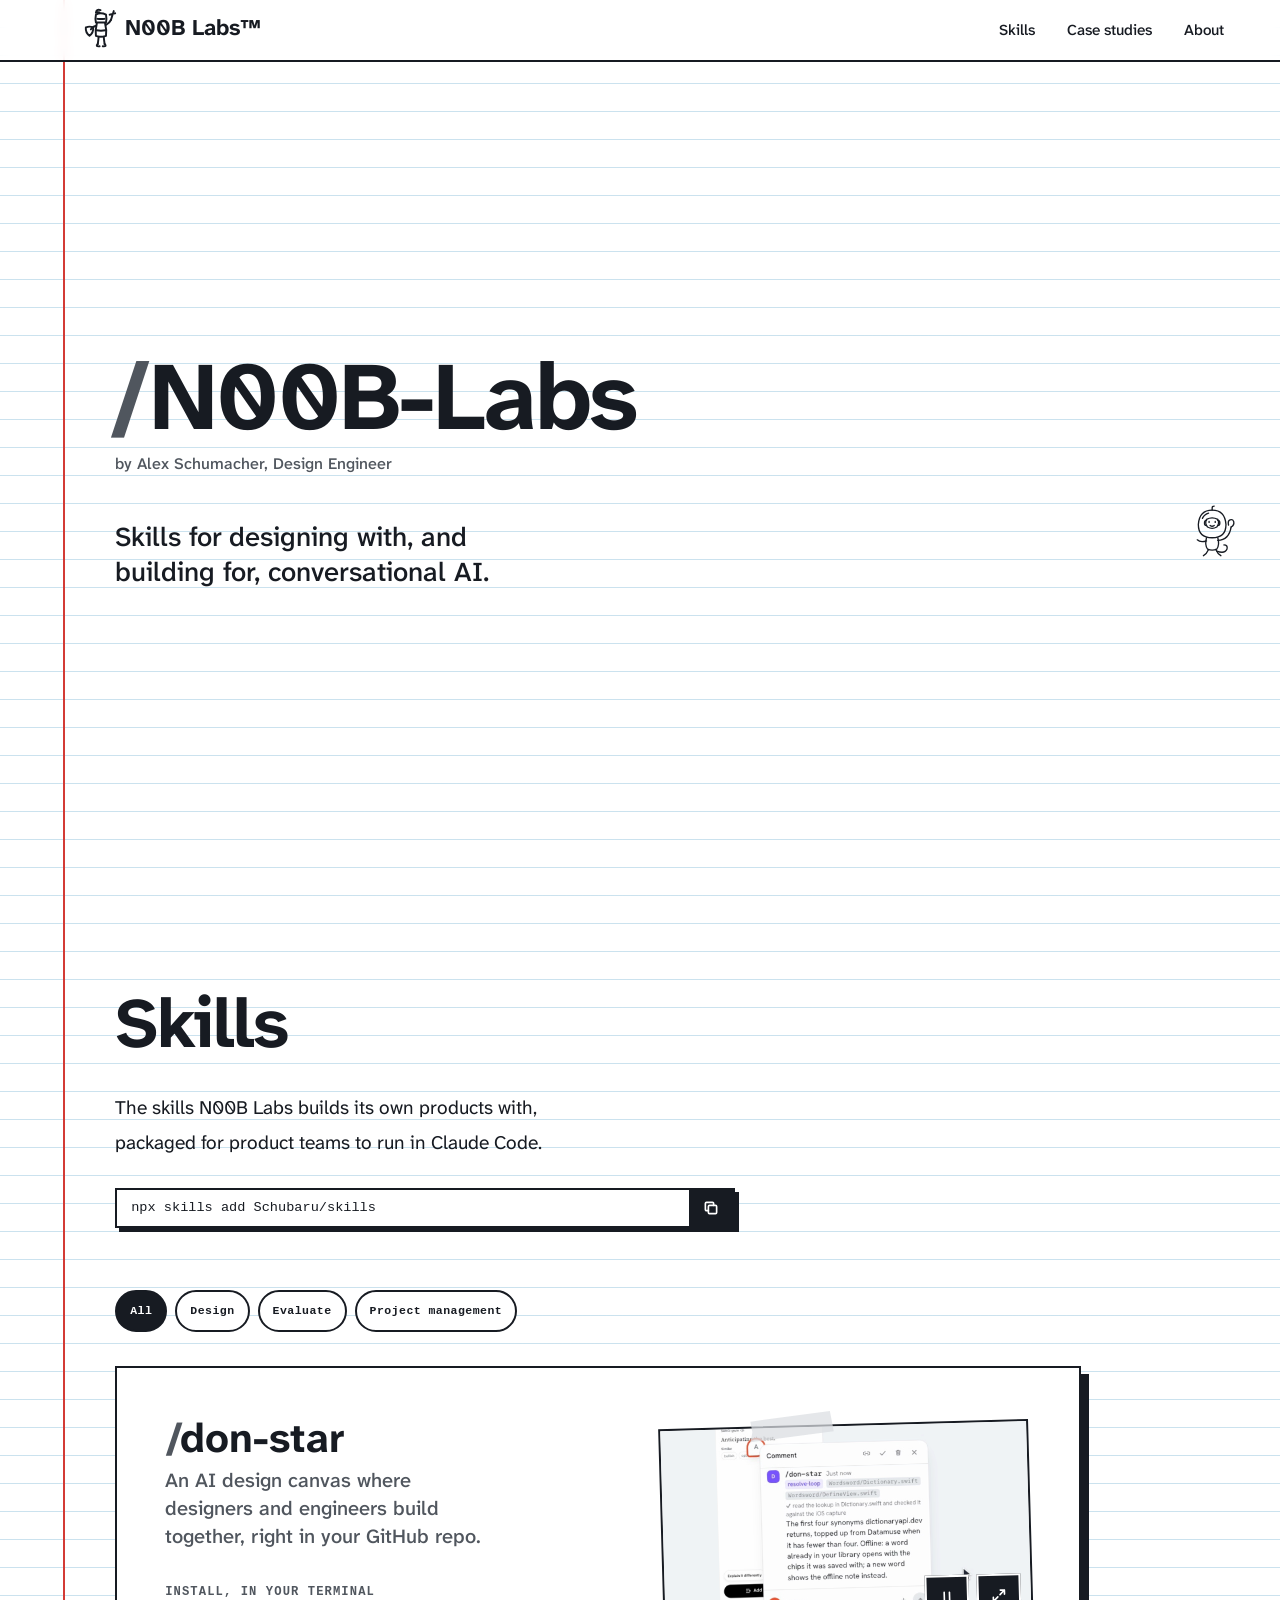
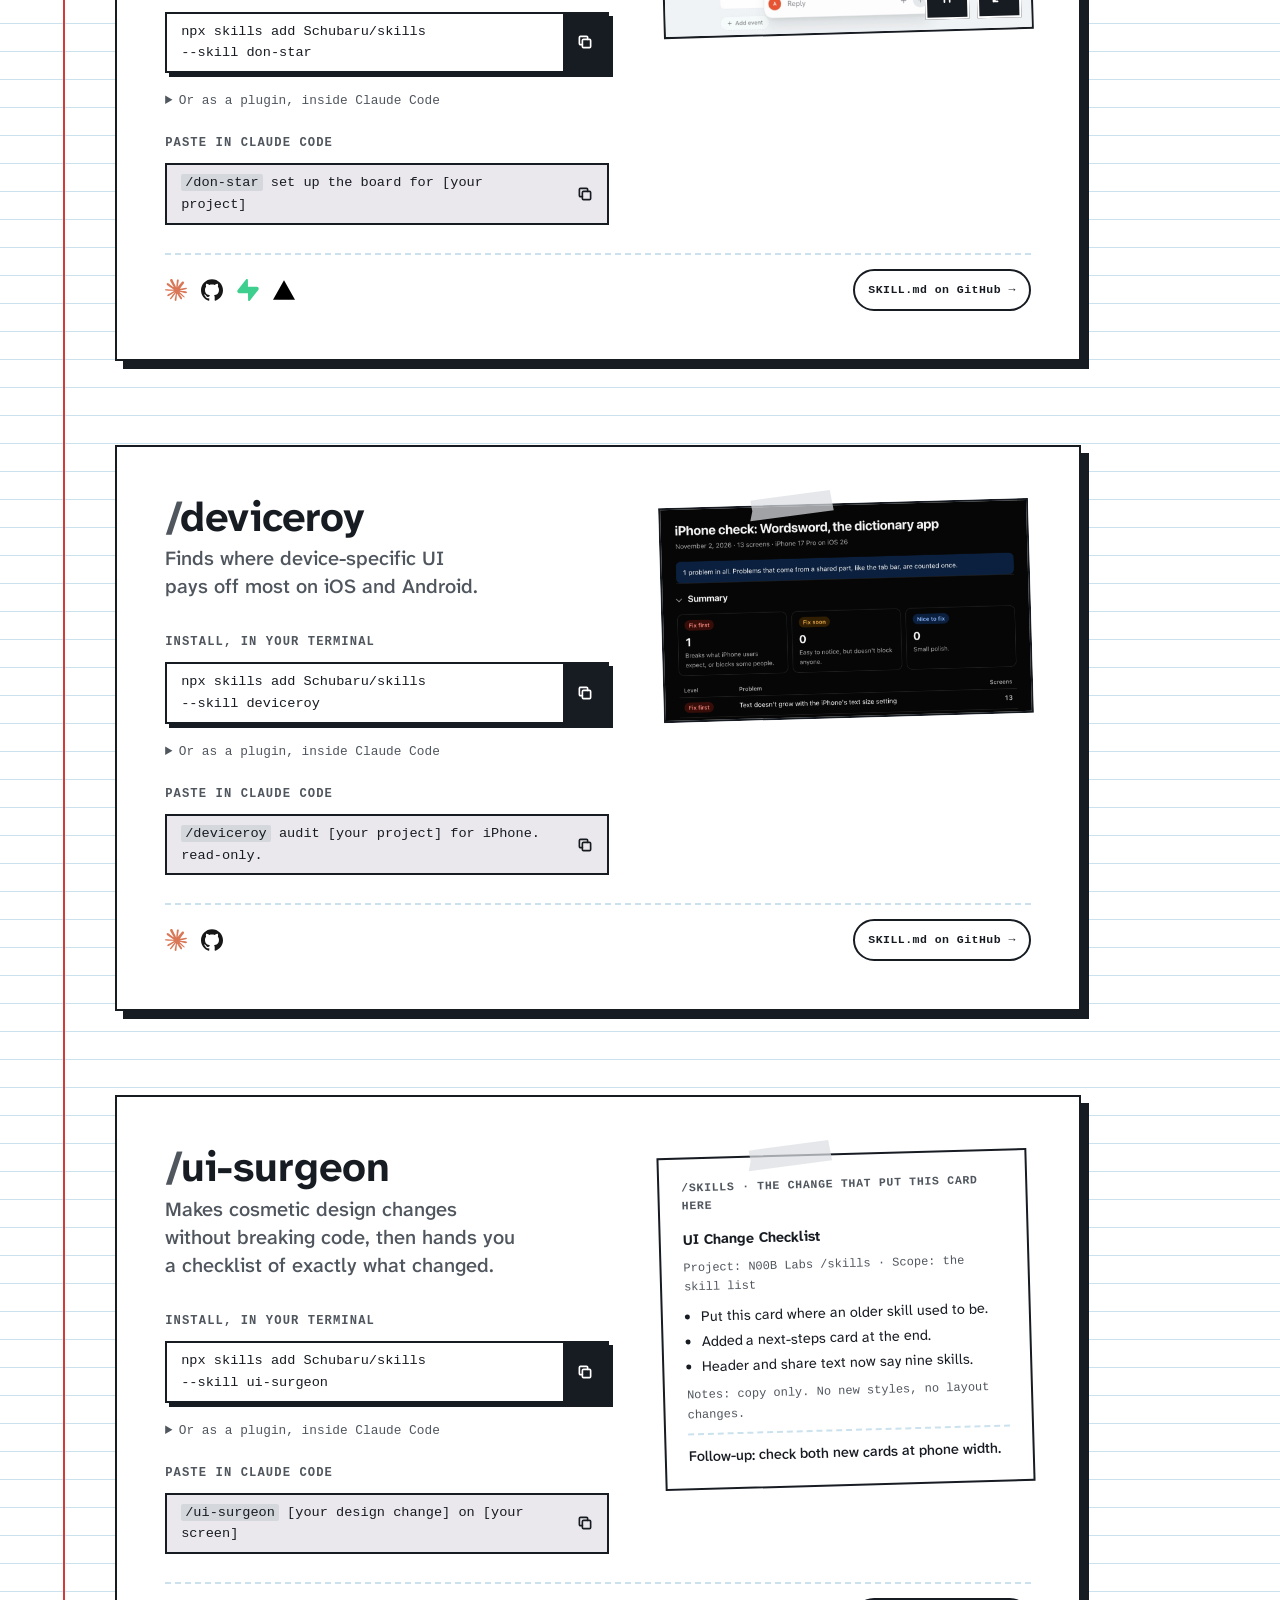
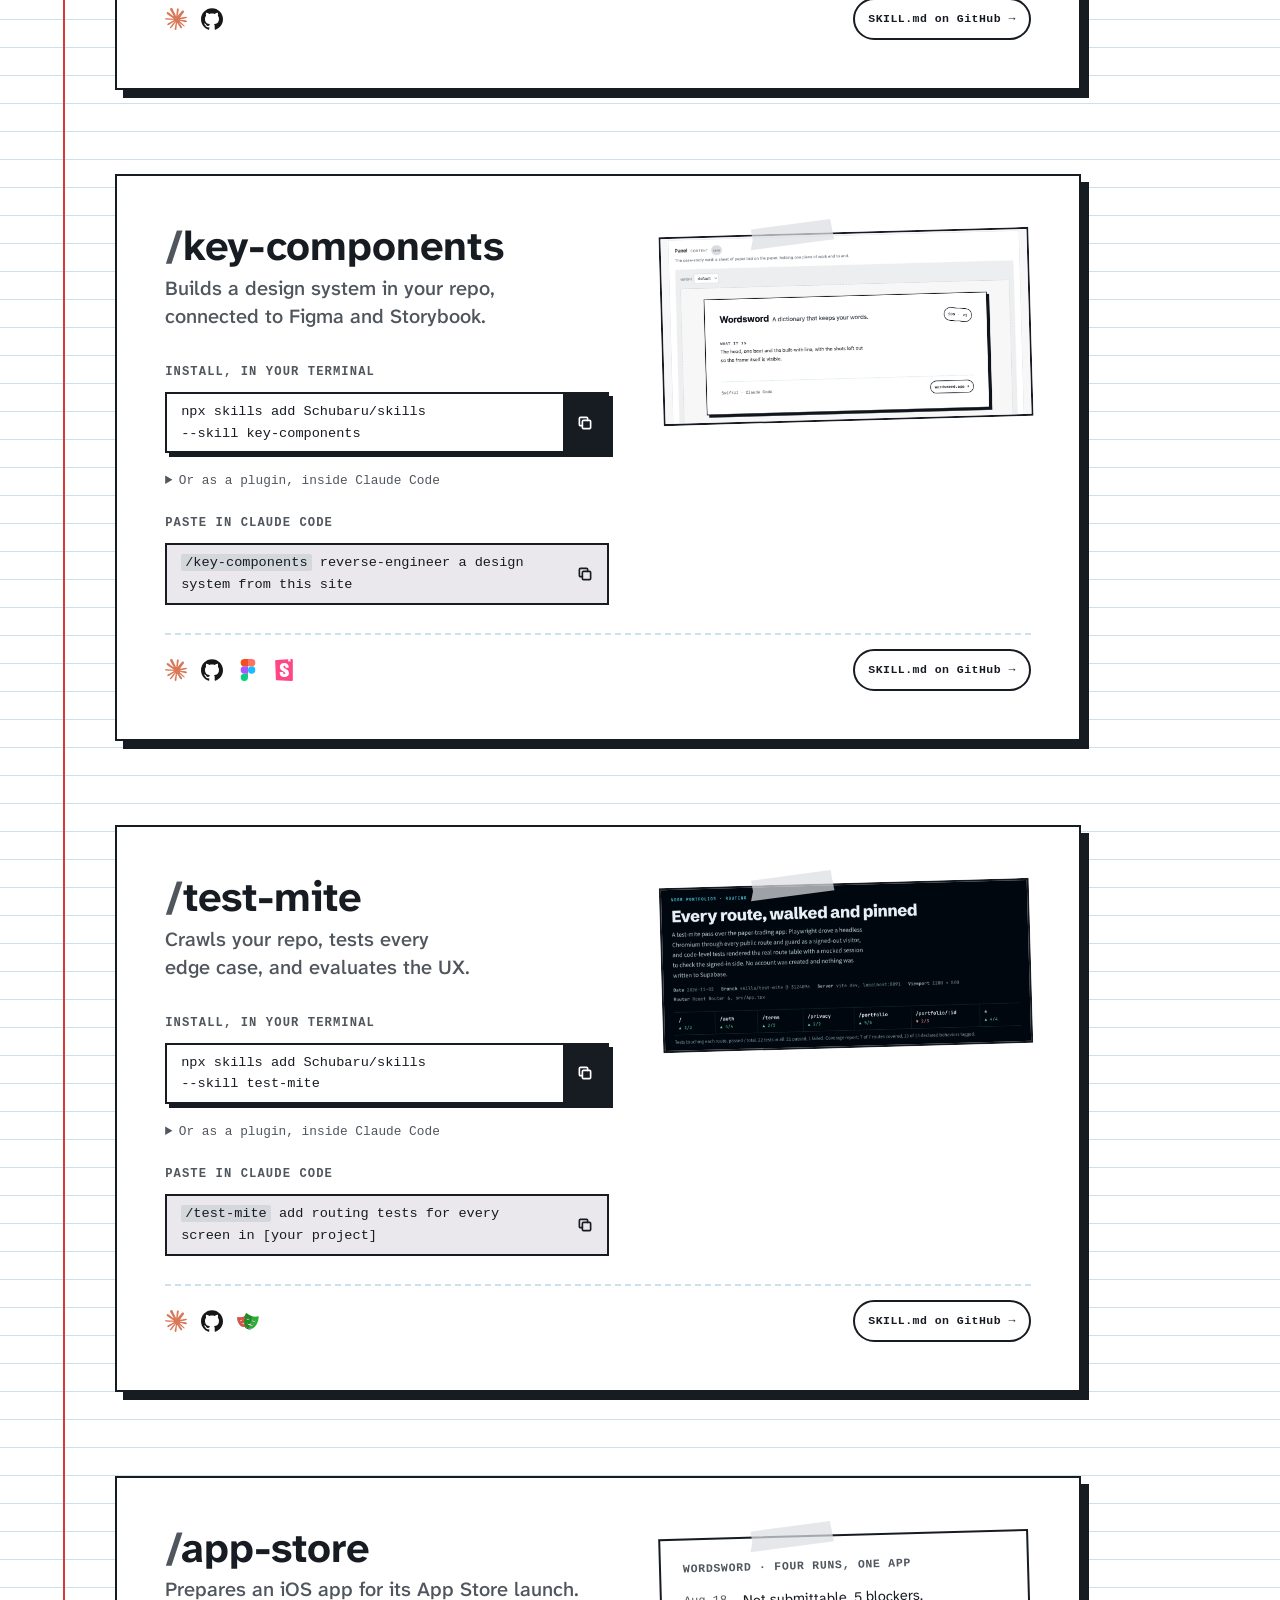
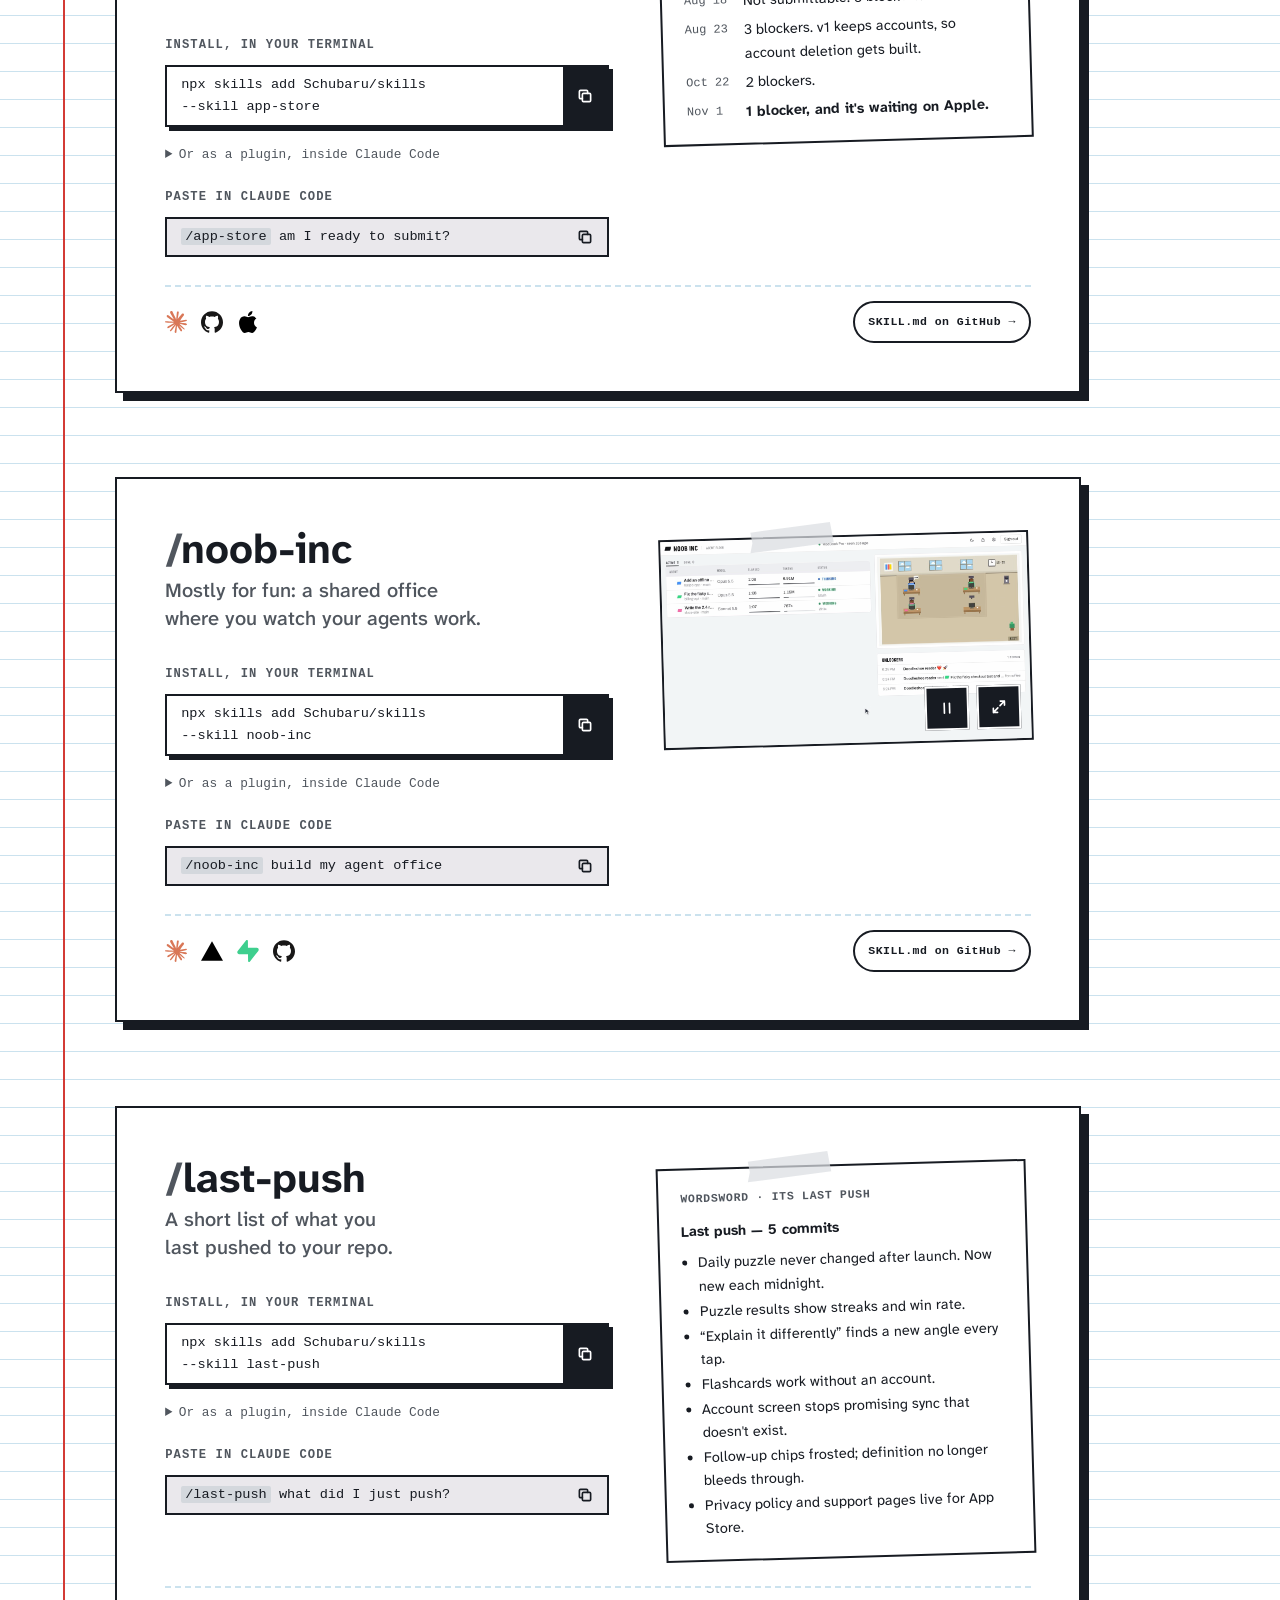
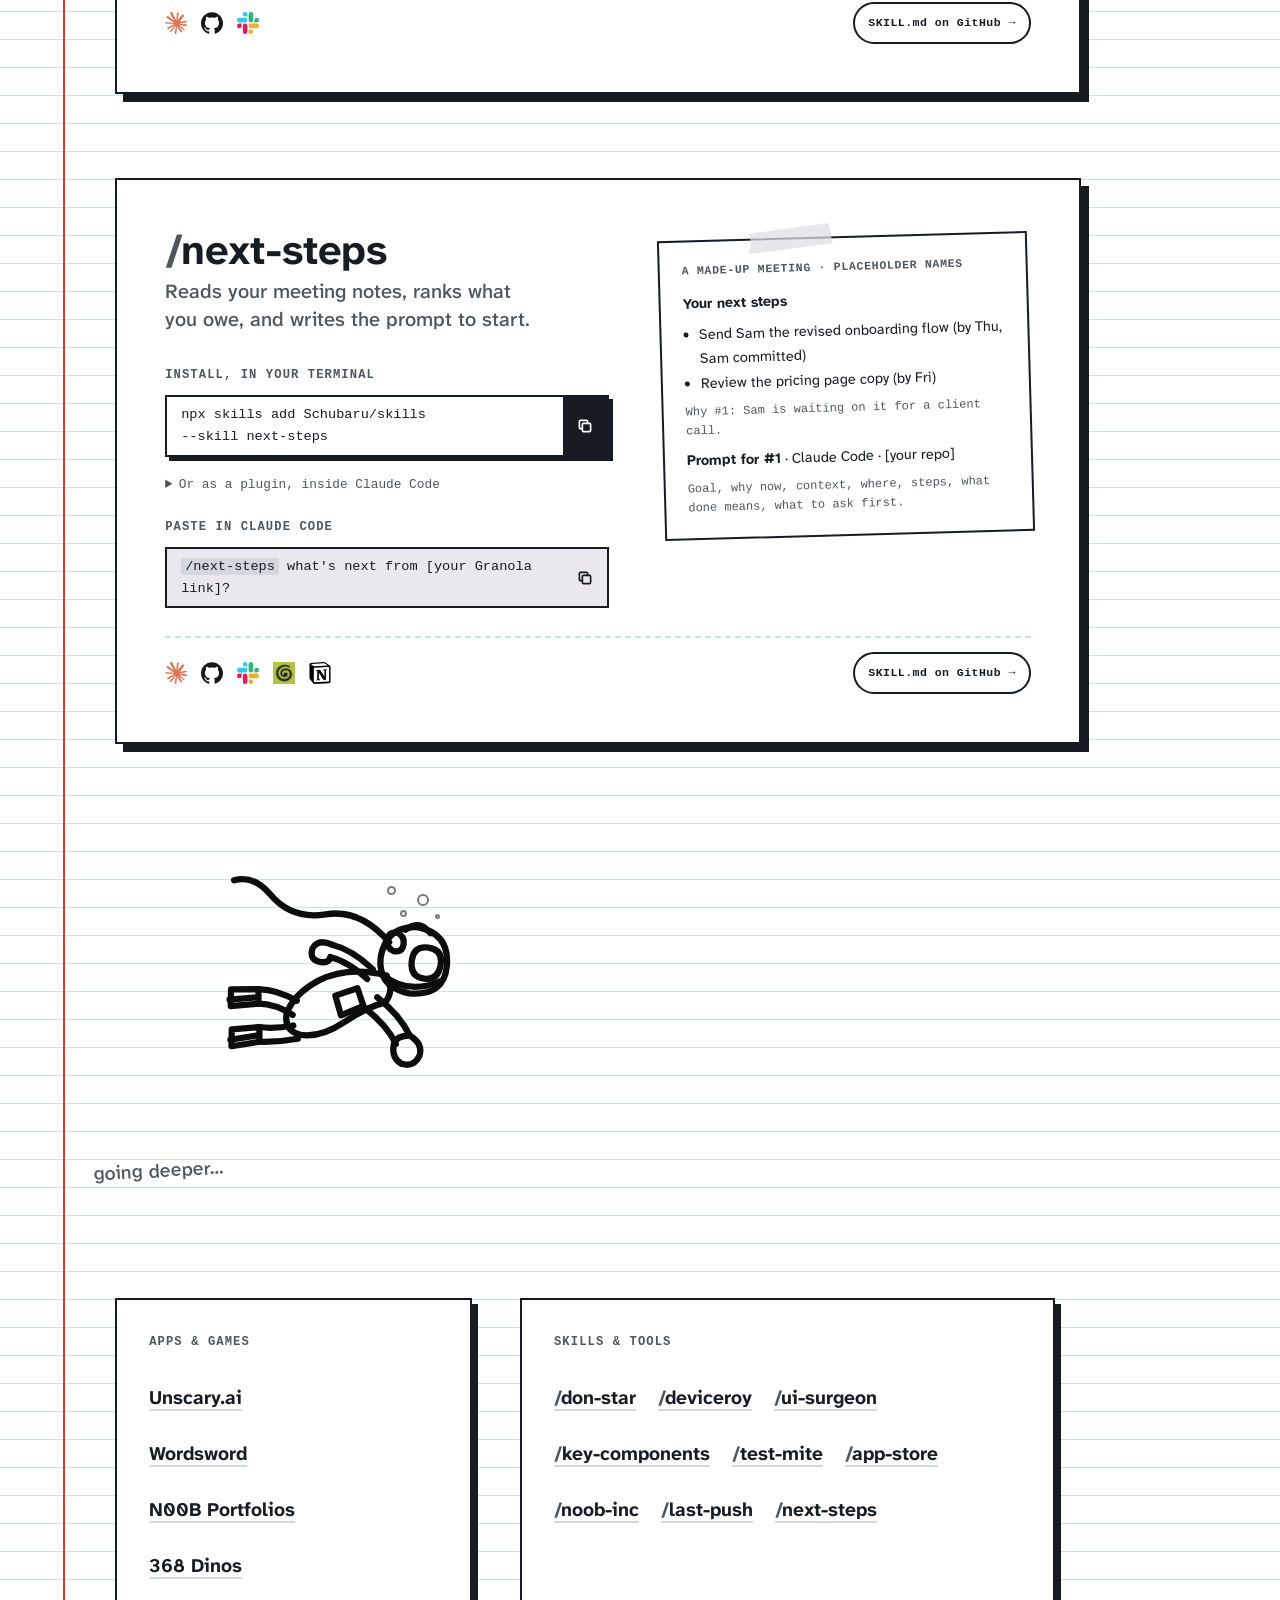
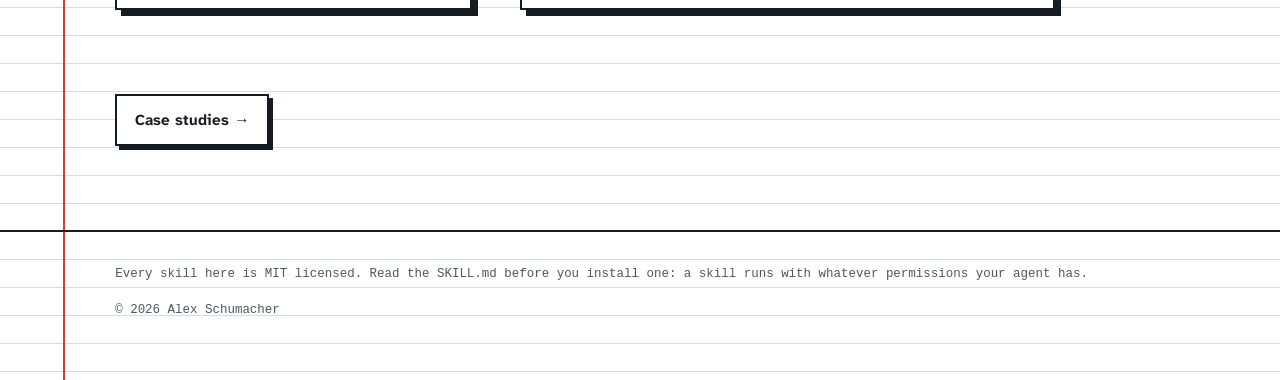
==== commit 06b599b8: "Drop the closing line from the skills lede Co-Authored-By: Claude Opus 5.5 <noreply@anthropic.com>" ====
--- a/index.html
+++ b/index.html
@@ -114,7 +114,7 @@
   <!-- ============ SKILLS ============ -->
   <section class="skills-head" id="skills">
     <h2>Skills</h2>
-    <p class="lede">The skills N00B Labs builds its own products with, packaged for product teams to run in Claude Code. One job per skill, one prompt per job.</p>
+    <p class="lede">The skills N00B Labs builds its own products with, packaged for product teams to run in Claude Code.</p>
     <div class="copyline">
       <code>npx skills add Schubaru/skills</code>
       <button class="copy" type="button" hidden></button>
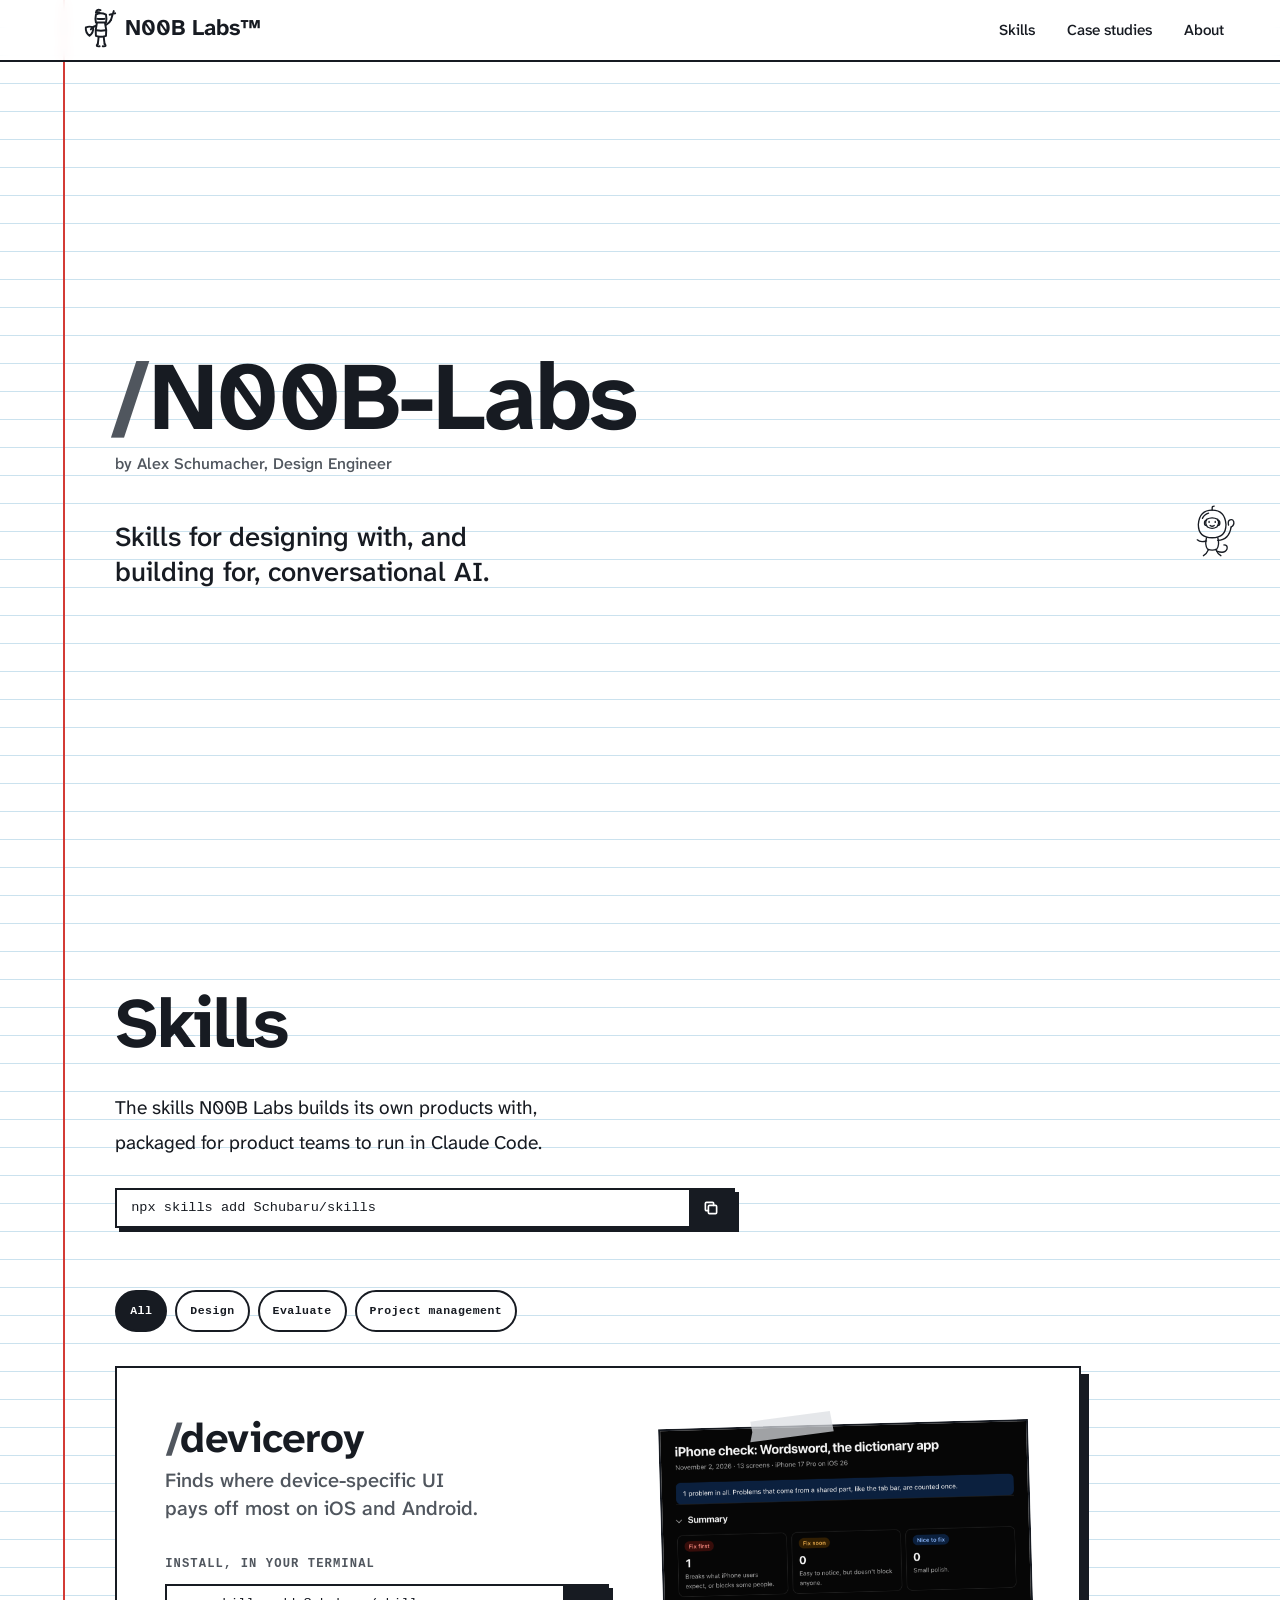
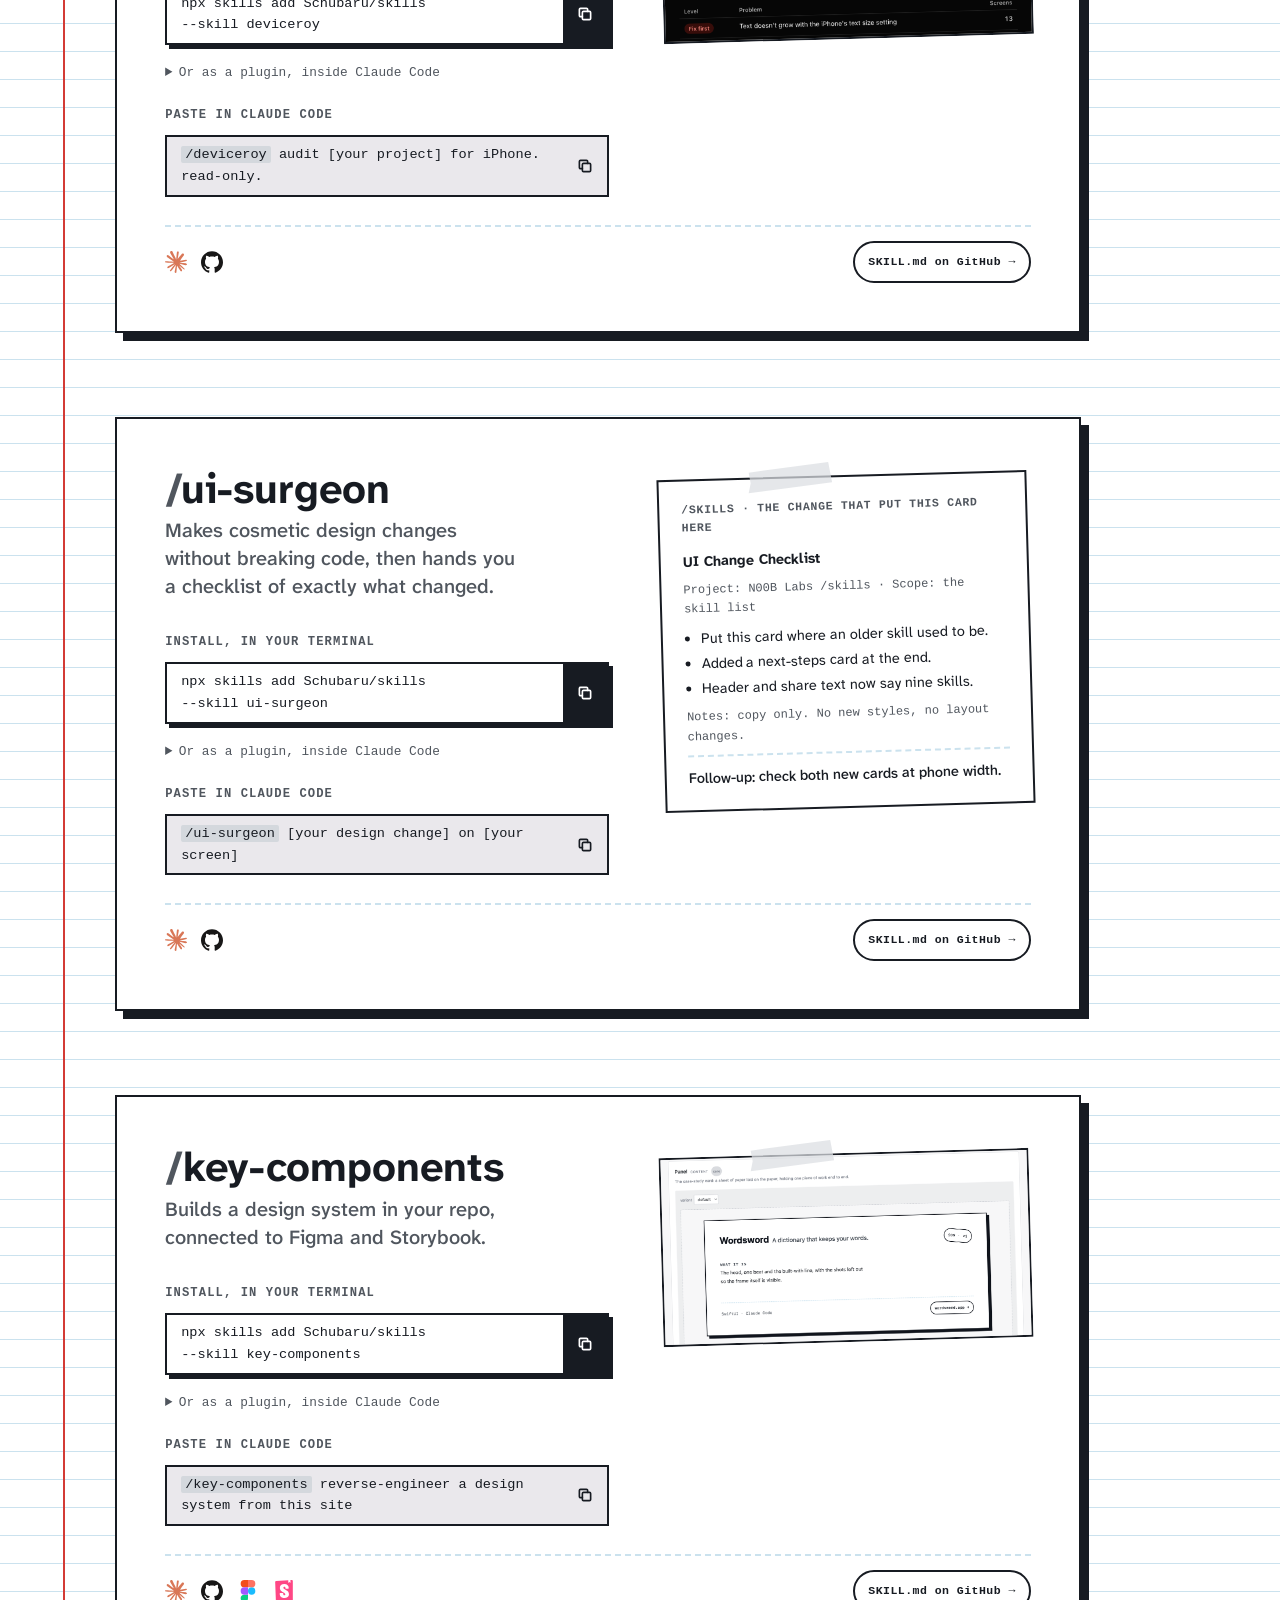
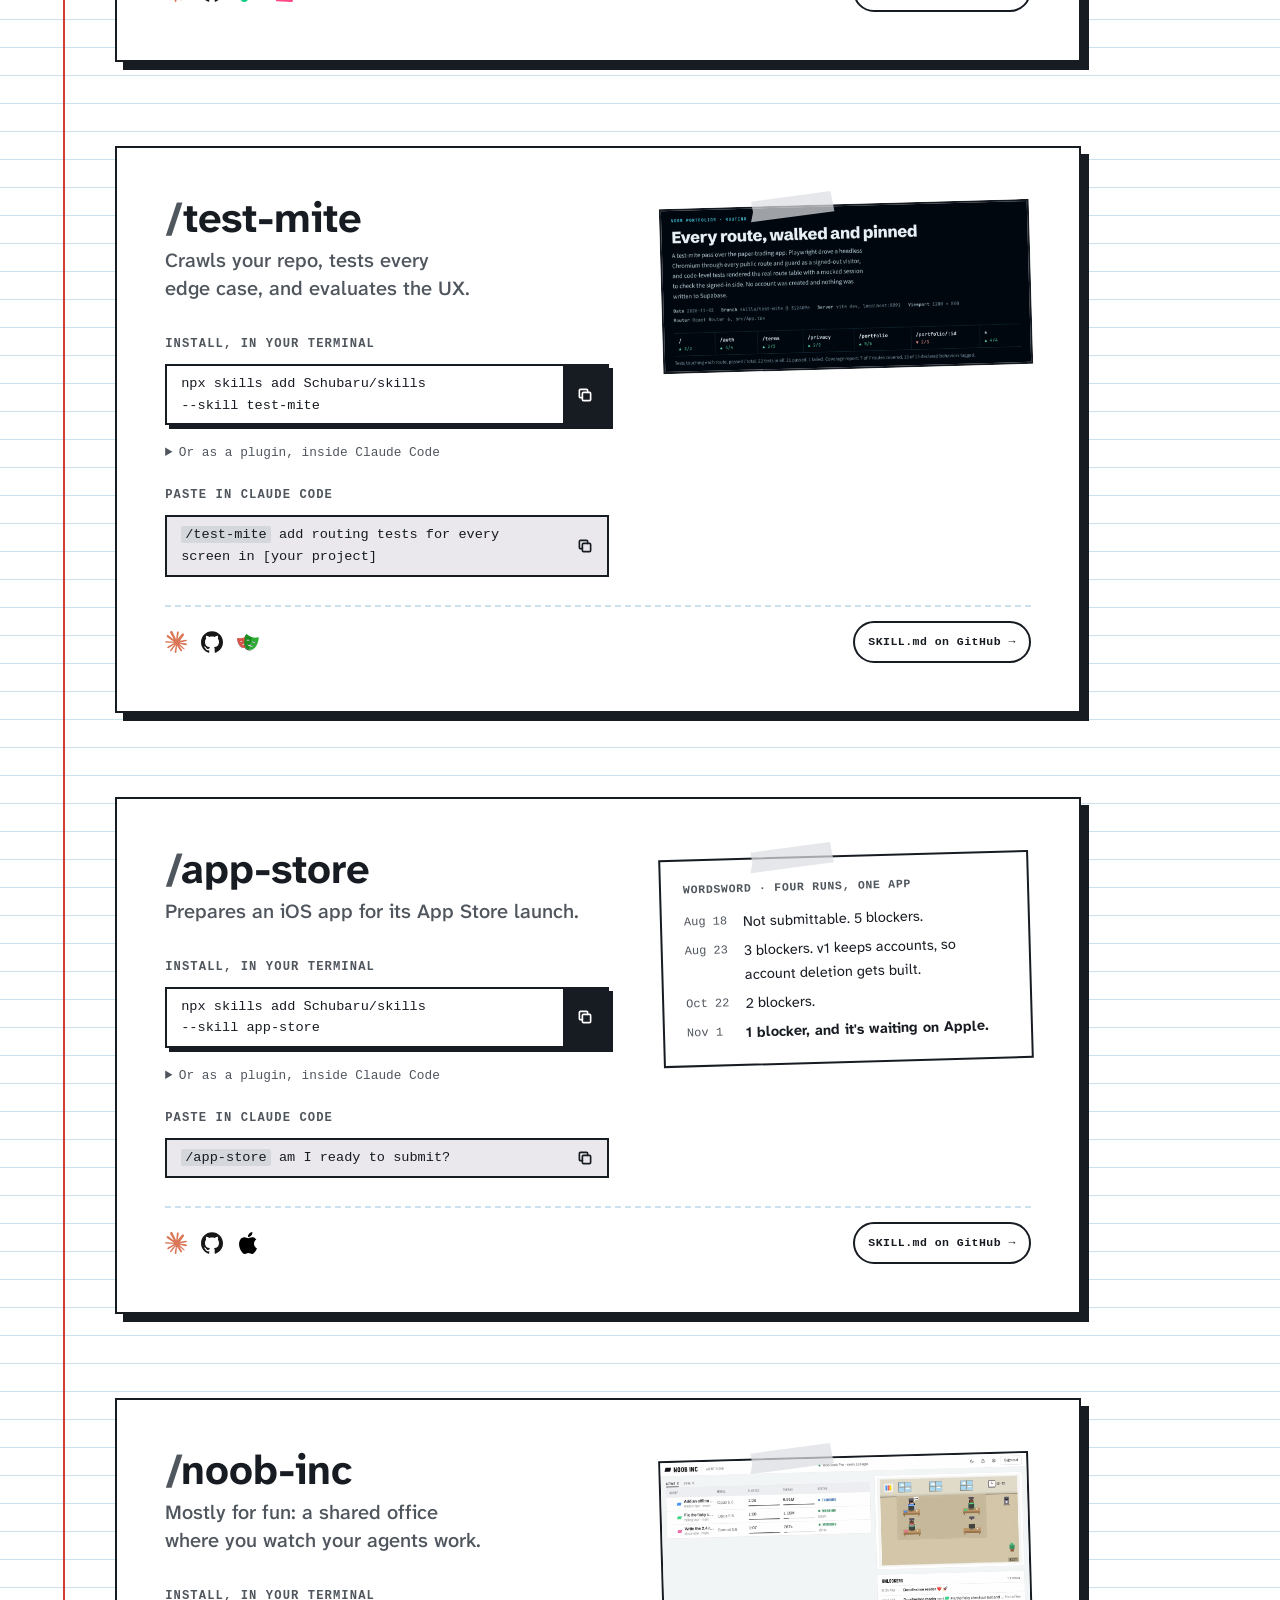
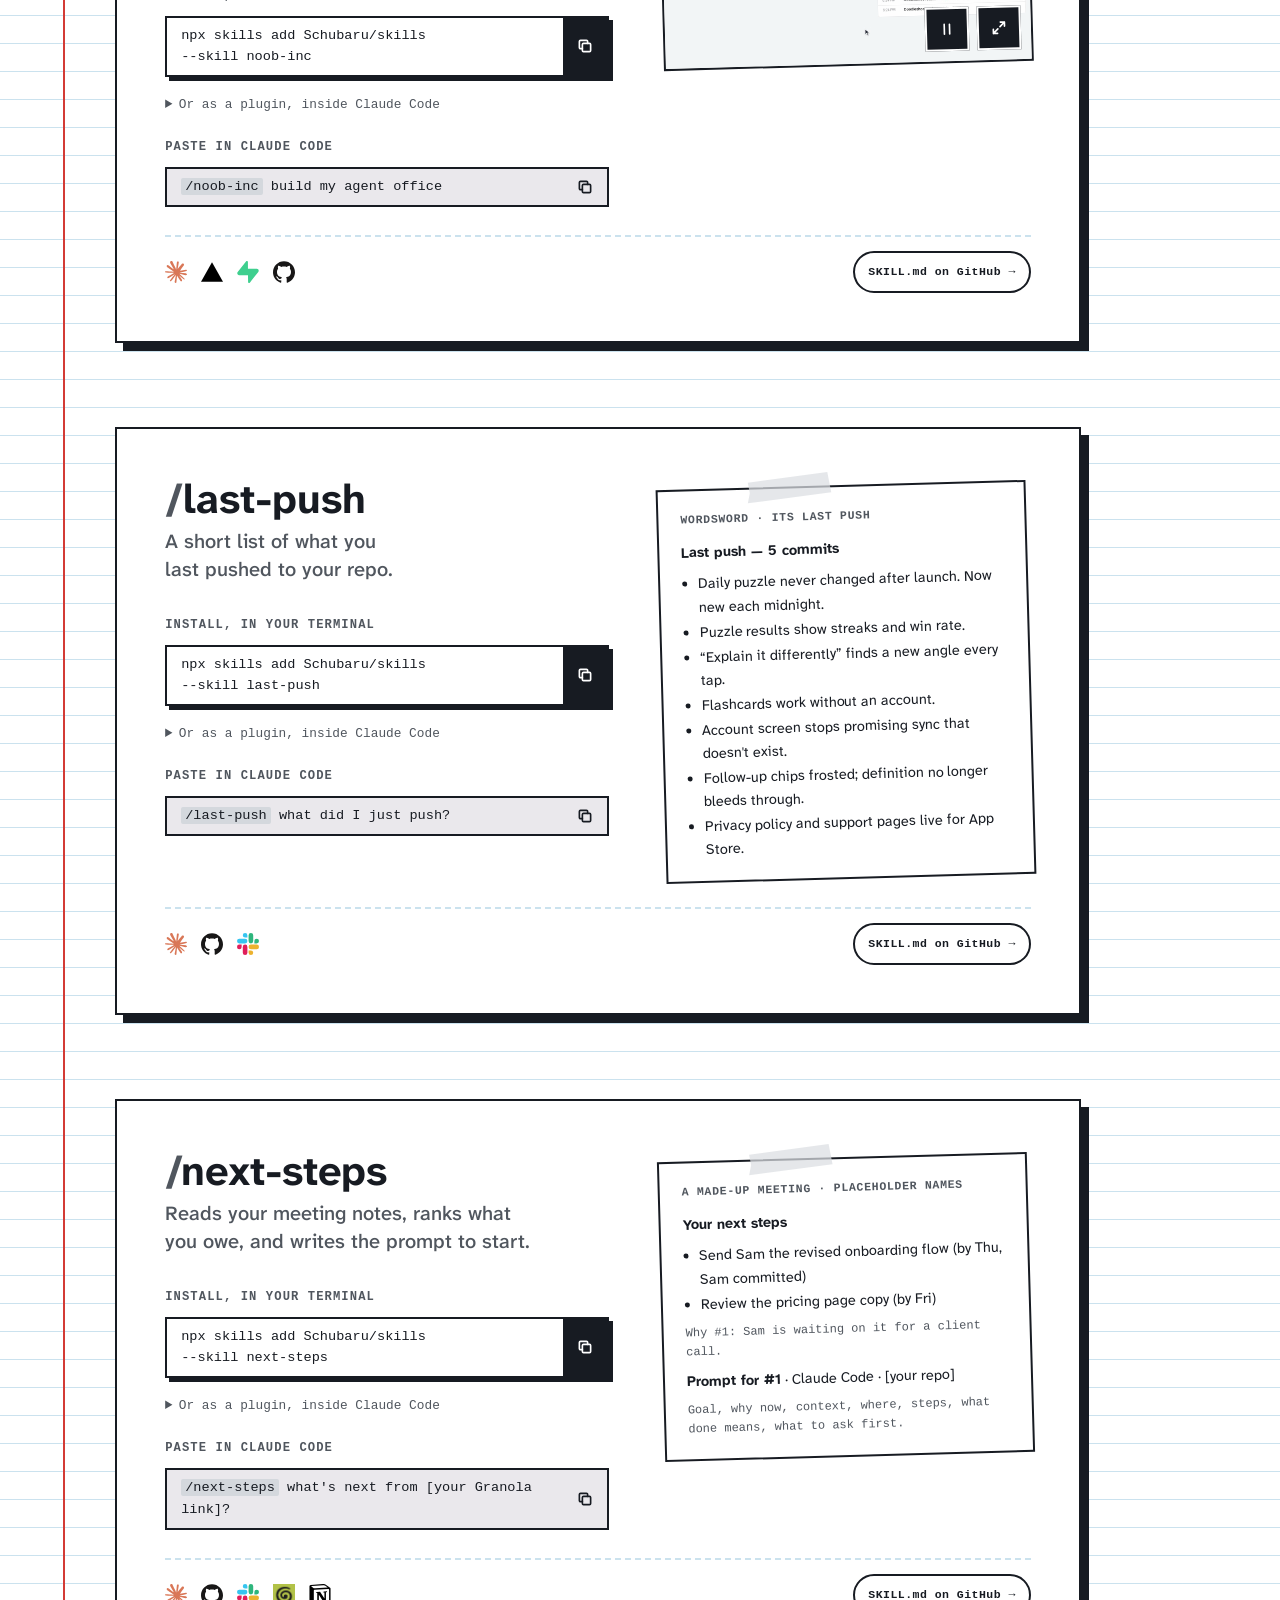
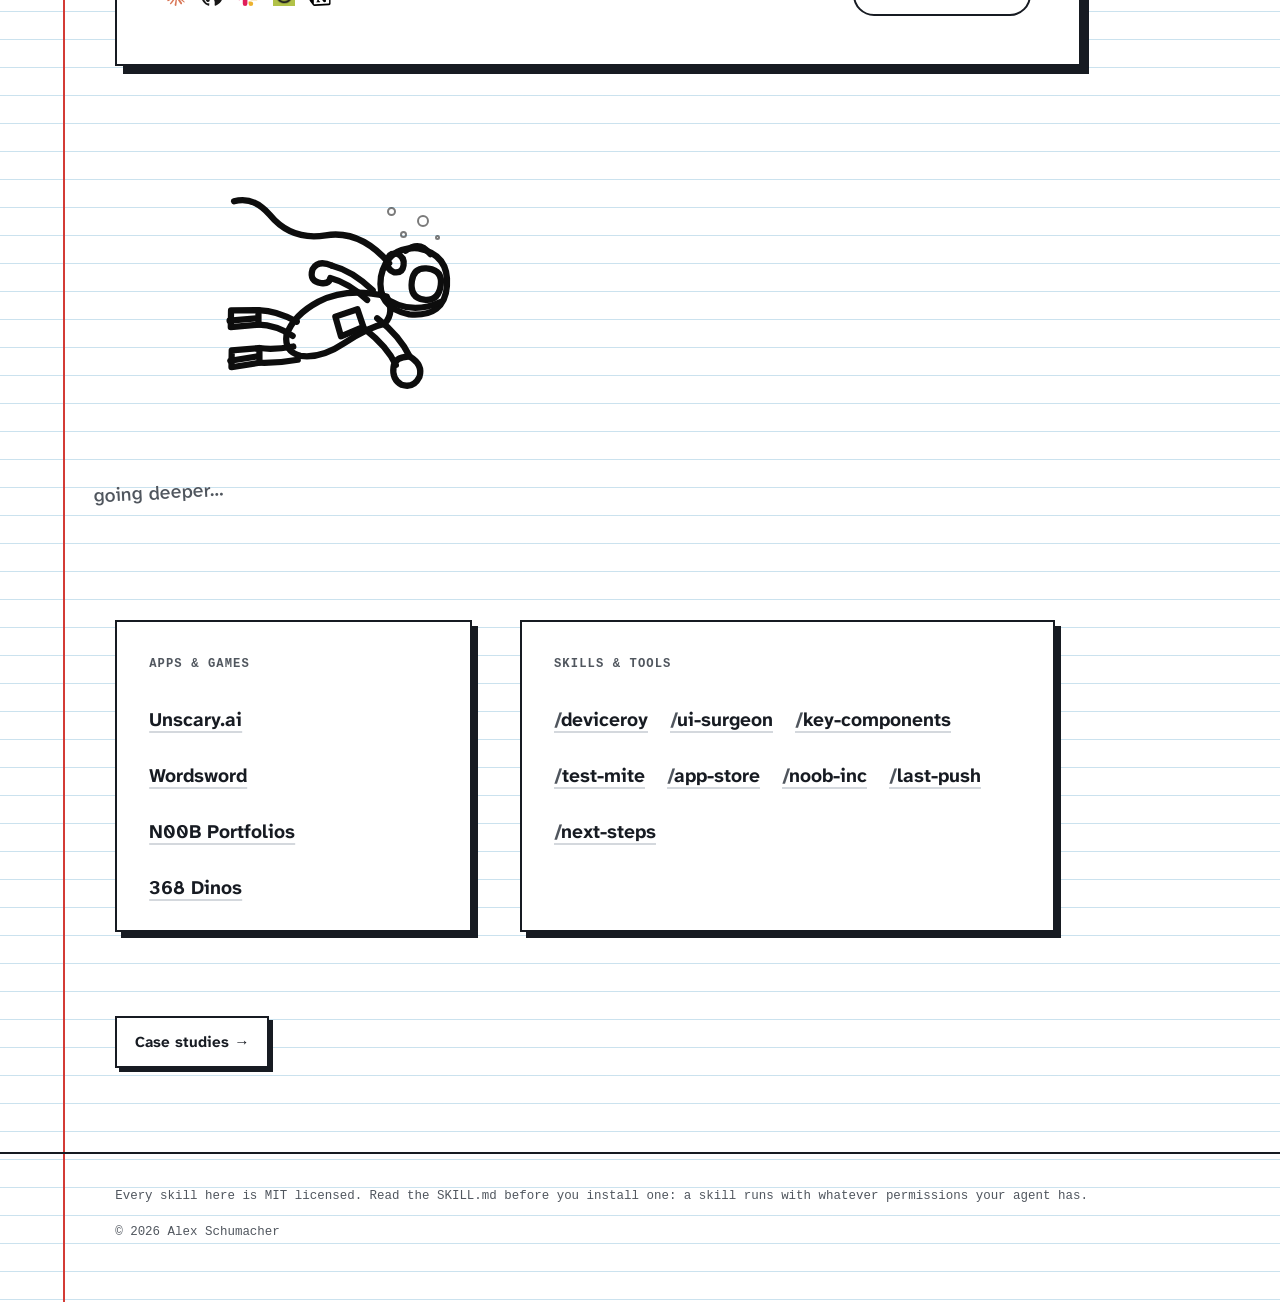
==== commit 10bf4da2: "Hide the don-star skill while it's being fixed Co-Authored-By: Claude Opus 5.5 <noreply@anthropic.co" ====
--- a/index.html
+++ b/index.html
@@ -124,7 +124,7 @@
   <!-- filter pills: each names the cards it keeps; hidden until skills.js wires them -->
   <div class="skill-filter" role="group" aria-label="Filter skills" hidden>
     <button class="filter-pill" type="button" aria-pressed="true">All</button>
-    <button class="filter-pill" type="button" aria-pressed="false" data-show="don-star ui-surgeon key-components">Design</button>
+    <button class="filter-pill" type="button" aria-pressed="false" data-show="ui-surgeon key-components">Design</button>
     <button class="filter-pill" type="button" aria-pressed="false" data-show="deviceroy test-mite app-store">Evaluate</button>
     <button class="filter-pill" type="button" aria-pressed="false" data-show="last-push next-steps noob-inc">Project management</button>
   </div>
@@ -135,6 +135,9 @@
          Every shot is a real run: the projects and dates are in each note or alt text. -->
 
 
+    <!-- don-star is hidden while it's being fixed: unwrap the <template> to bring it back
+         (and re-add it to the Design pill and the Skills & Tools list). -->
+    <template id="don-star-wip">
     <article class="skill" id="don-star">
       <div class="skill-text">
         <h2><span class="h1-soft">/</span>don-star</h2>
@@ -163,6 +166,7 @@
         <span class="study-links"><a class="site-link" href="https://github.com/Schubaru/skills/tree/main/skills/don-star">SKILL.md on GitHub&nbsp;→</a></span>
       </footer>
     </article>
+    </template>
 
     <article class="skill" id="deviceroy">
       <div class="skill-text">
@@ -443,7 +447,6 @@
       <div class="lab-panel">
         <h2 class="lab-label">Skills &amp; Tools</h2>
         <ul class="lab-list lab-skills">
-          <li><a href="#don-star"><span class="h1-soft">/</span>don-star</a></li>
           <li><a href="#deviceroy"><span class="h1-soft">/</span>deviceroy</a></li>
           <li><a href="#ui-surgeon"><span class="h1-soft">/</span>ui-surgeon</a></li>
           <li><a href="#key-components"><span class="h1-soft">/</span>key-components</a></li>
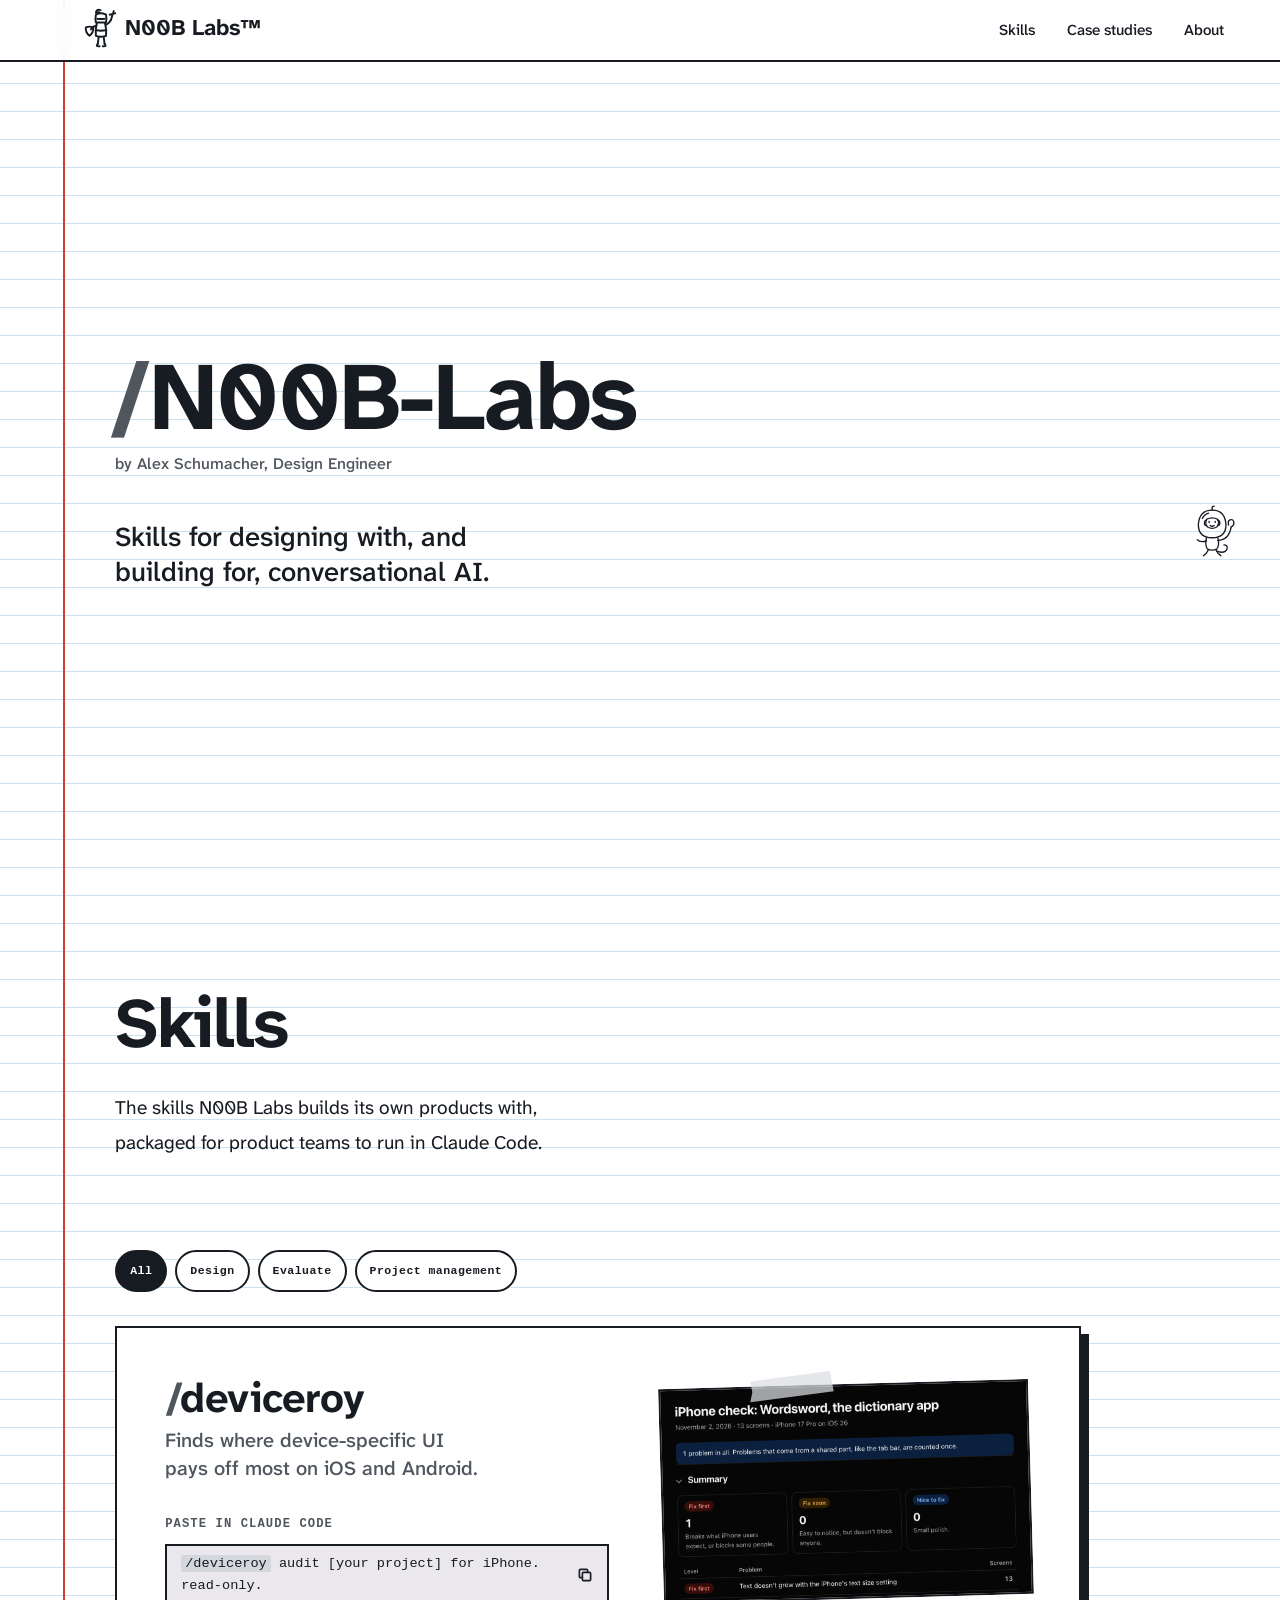
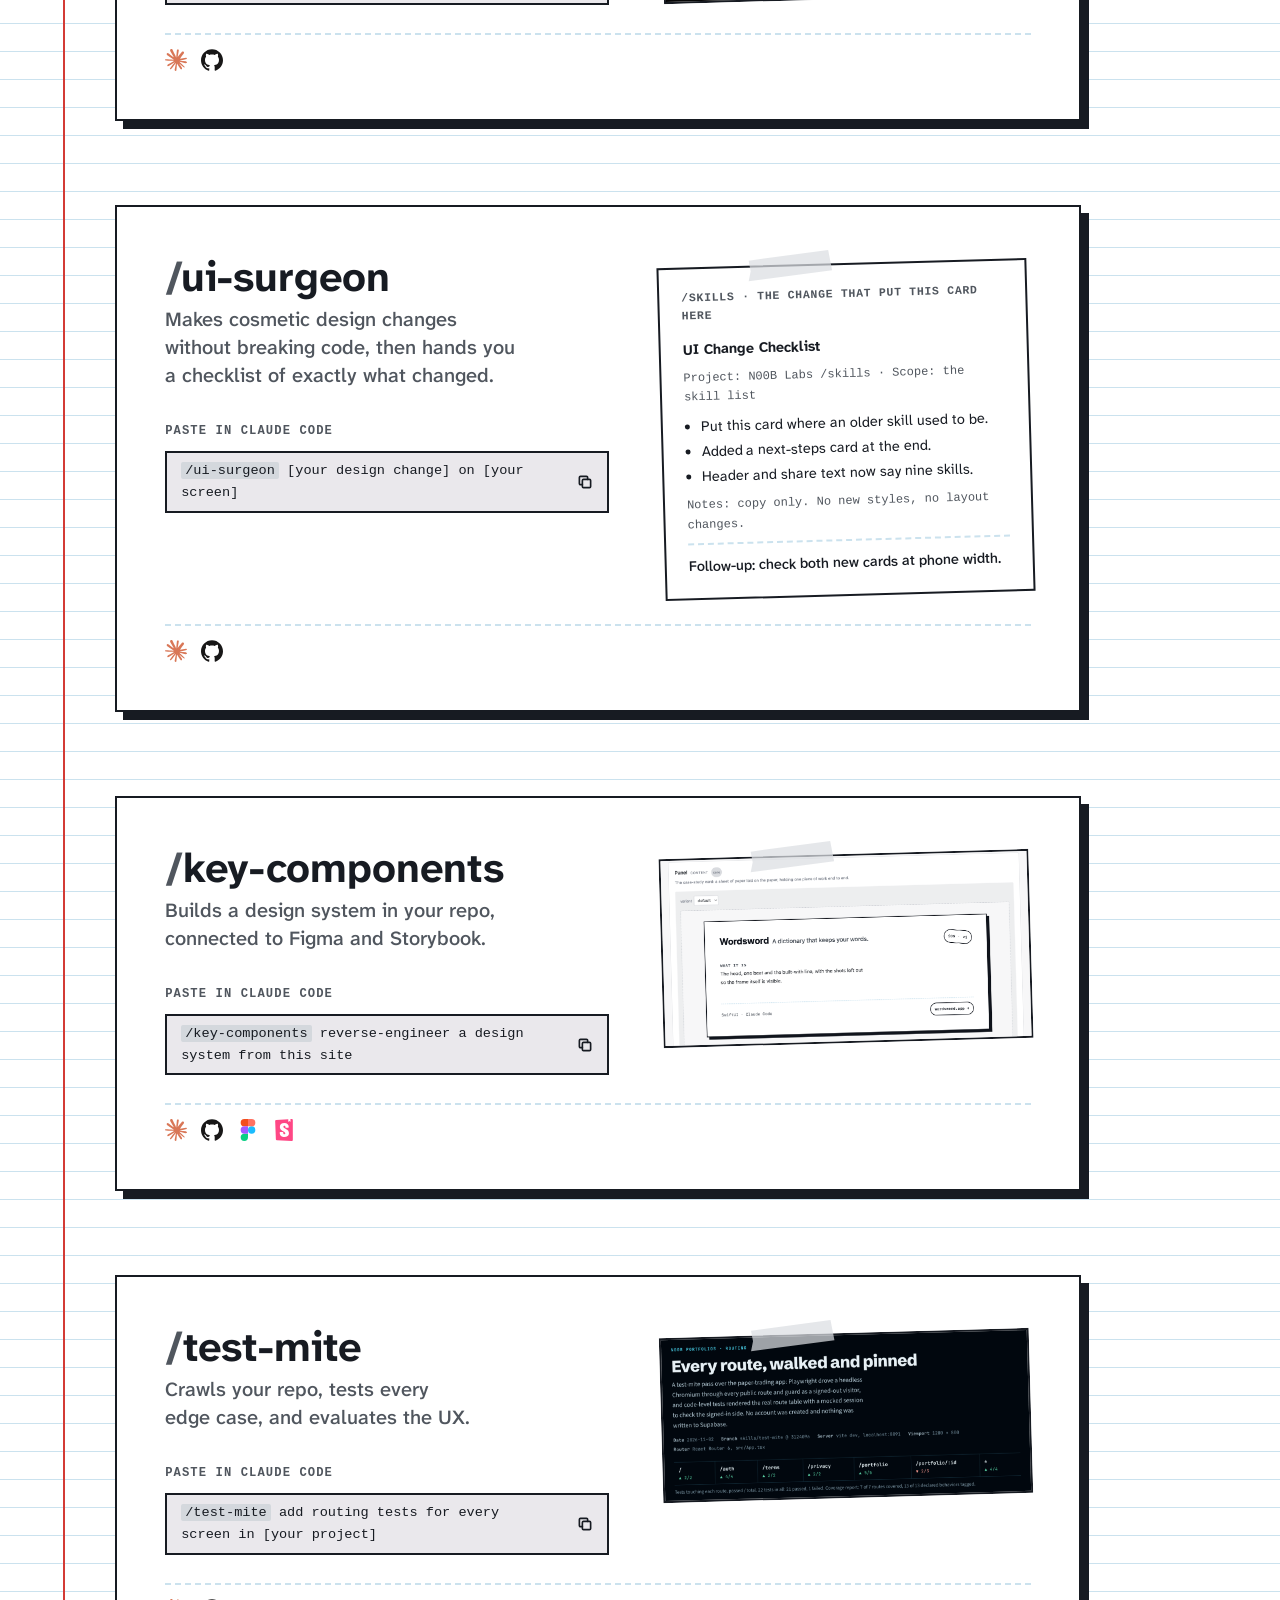
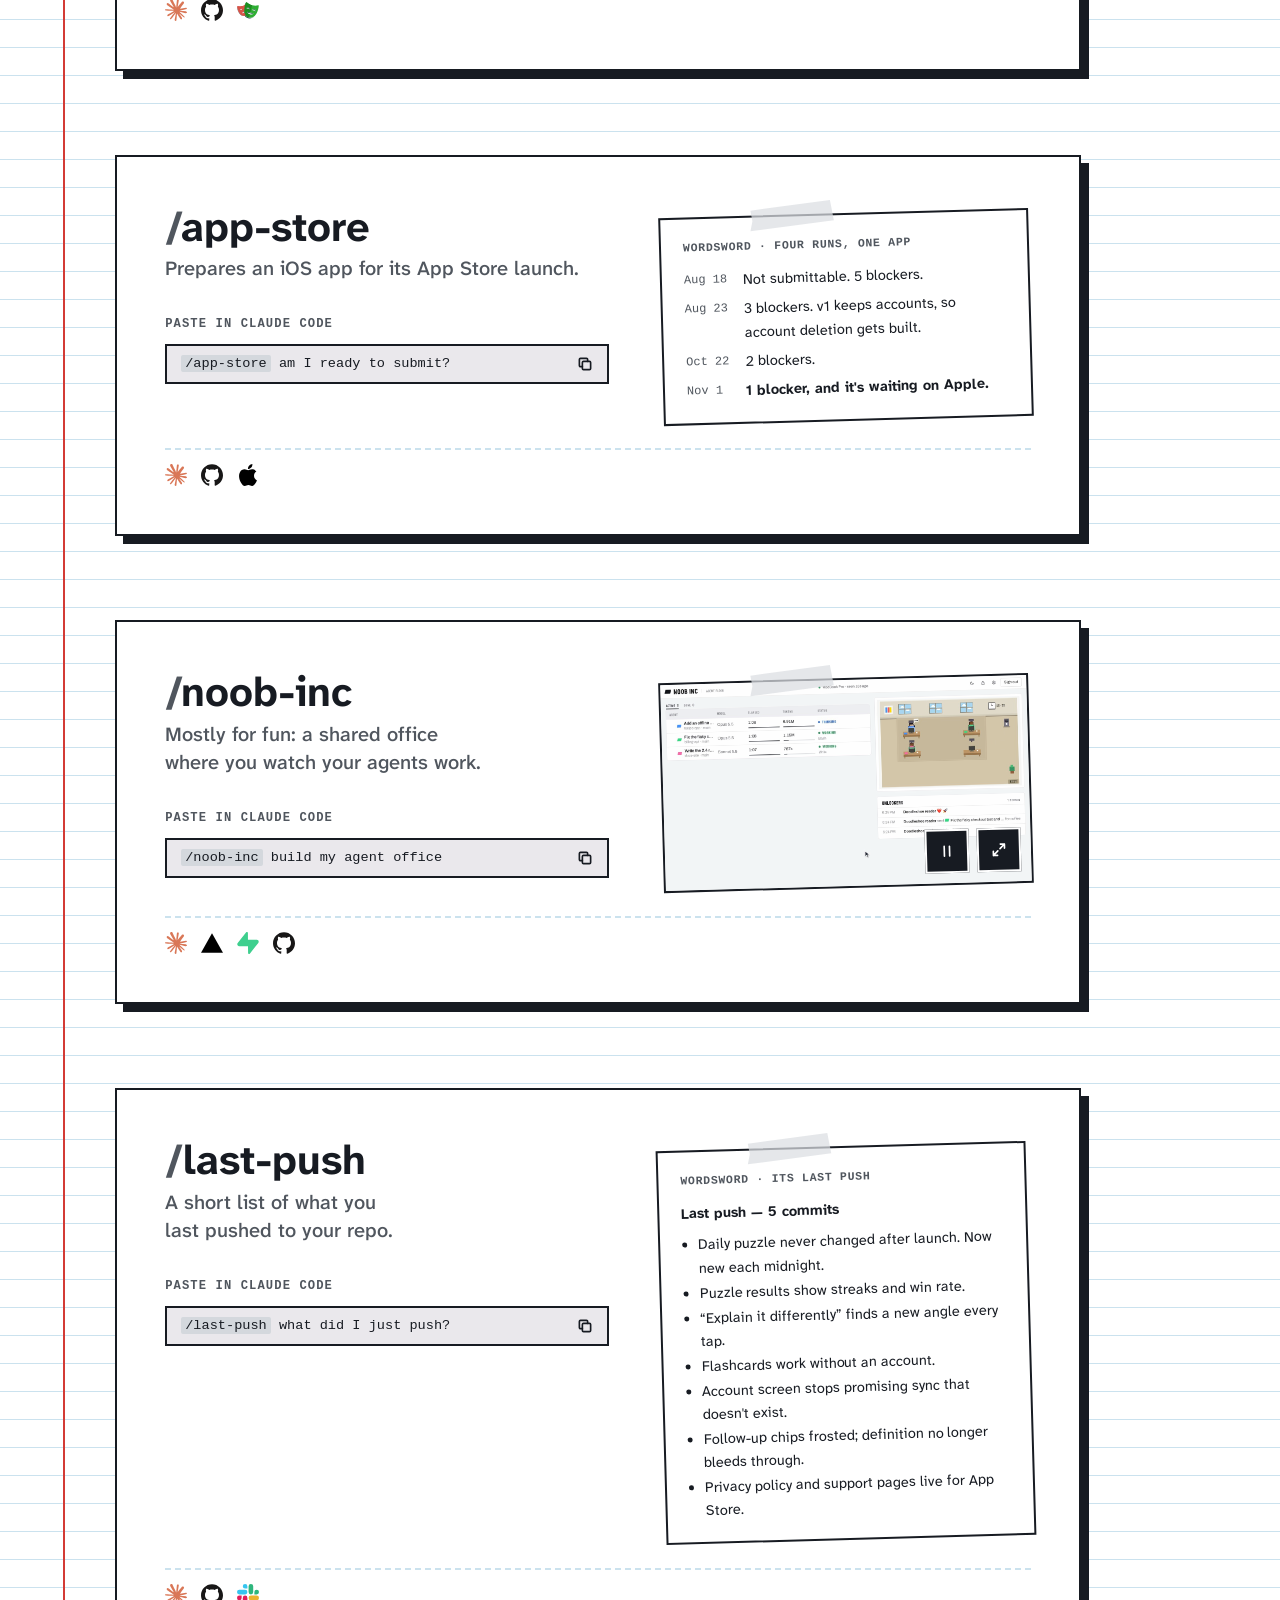
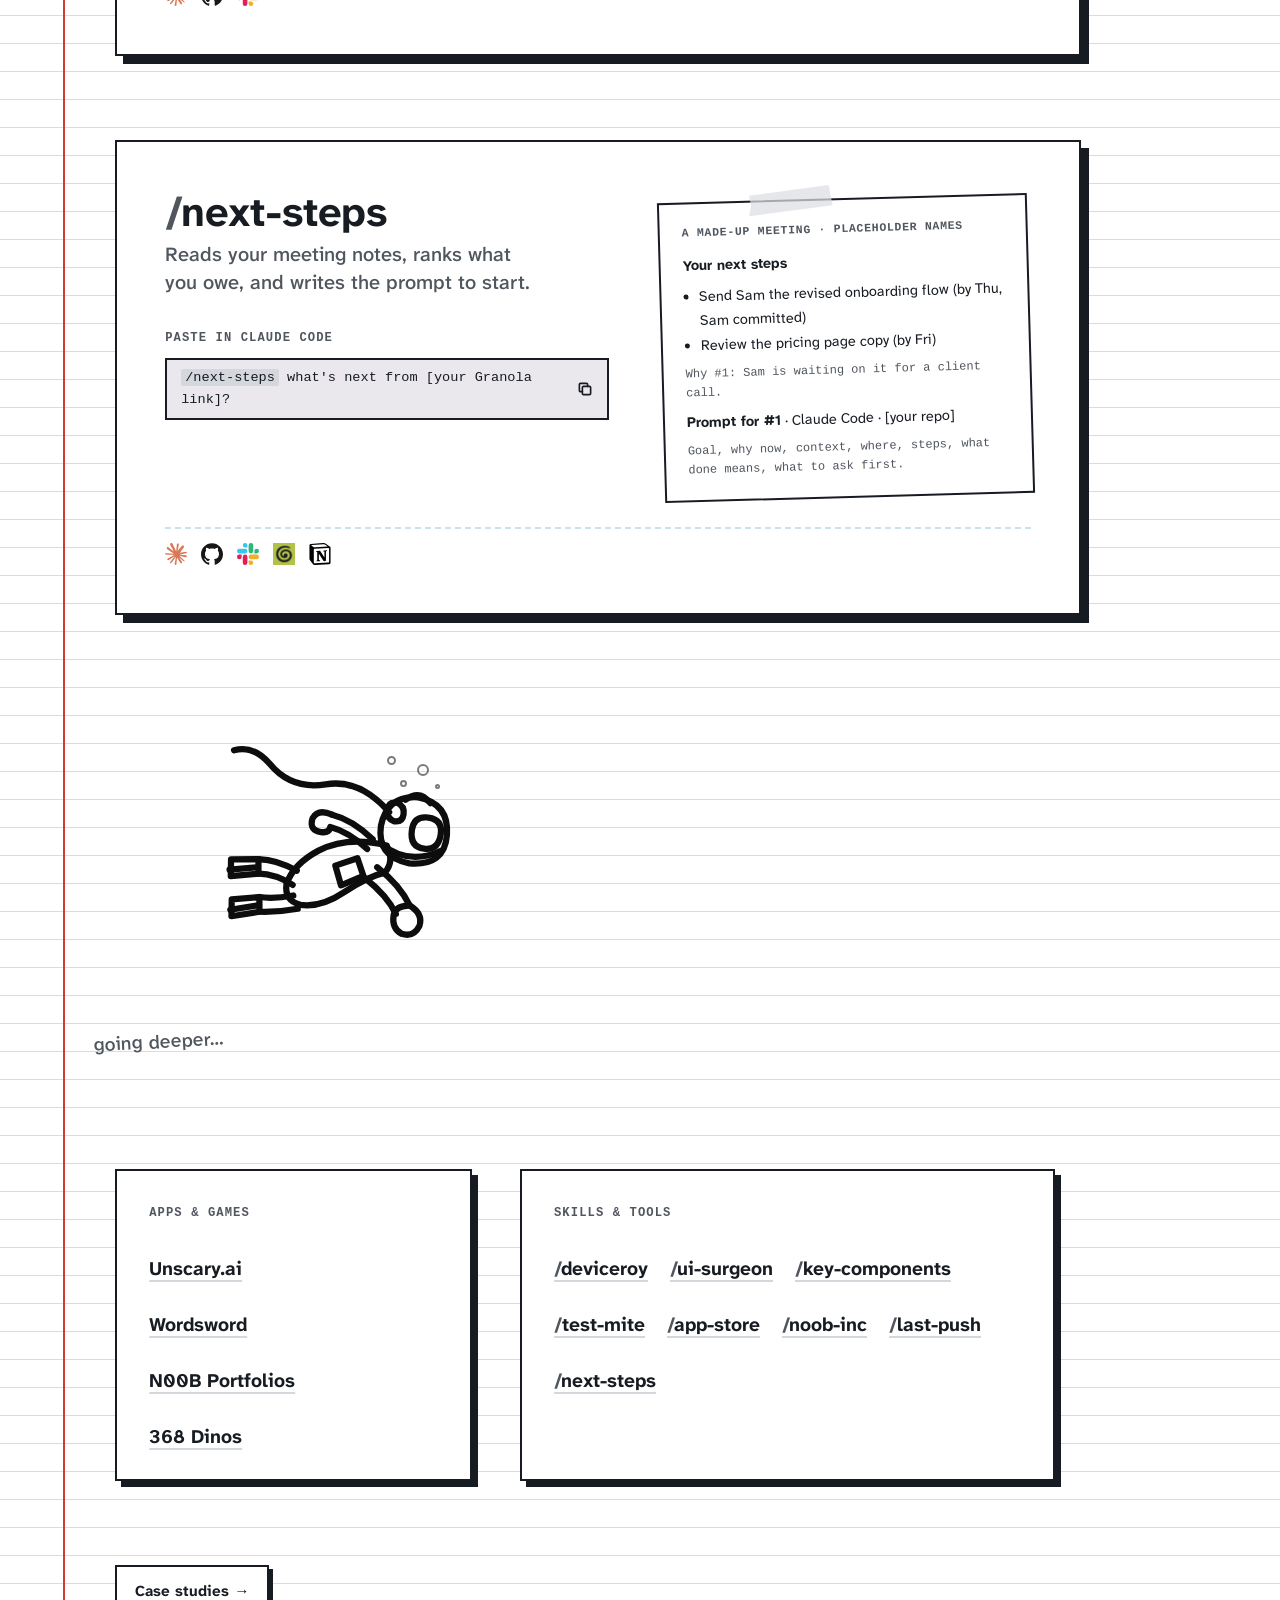
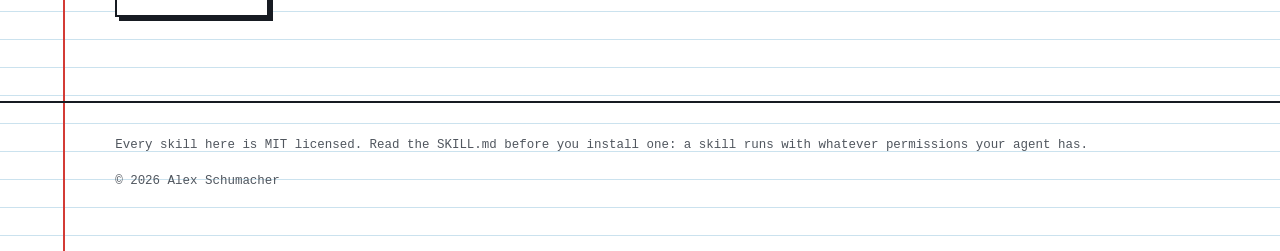
==== commit 5180fbb2: "Pull skills install commands and GitHub links off the home page The skills repo is private while don" ====
--- a/index.html
+++ b/index.html
@@ -115,10 +115,6 @@
   <section class="skills-head" id="skills">
     <h2>Skills</h2>
     <p class="lede">The skills N00B Labs builds its own products with, packaged for product teams to run in Claude Code.</p>
-    <div class="copyline">
-      <code>npx skills add Schubaru/skills</code>
-      <button class="copy" type="button" hidden></button>
-    </div>
   </section>
 
   <!-- filter pills: each names the cards it keeps; hidden until skills.js wires them -->
@@ -142,9 +138,6 @@
       <div class="skill-text">
         <h2><span class="h1-soft">/</span>don-star</h2>
         <p class="skill-sub">An AI design canvas where designers and engineers build together, right in your GitHub repo.</p>
-        <h3 class="skill-label">Install, in your terminal</h3>
-        <div class="copyline"><code>npx skills add Schubaru/skills <span class="nb">--skill don-star</span></code><button class="copy" type="button" hidden></button></div>
-        <details class="alt-install"><summary>Or as a plugin, inside Claude Code</summary><div class="copyline"><code>/plugin install don-star <span class="nb">--marketplace Schubaru/skills</span></code><button class="copy" type="button" hidden></button></div></details>
         <h3 class="skill-label">Paste in Claude Code</h3>
         <div class="copyline prompt"><code><span class="cmd">/don-star</span> set up the board for [your project]</code><button class="copy" type="button" hidden></button></div>
       </div>
@@ -163,7 +156,6 @@
       </figure>
       <footer class="study-built">
         <ul class="built-stack tools" aria-label="Works with"><li><svg role="img" aria-label="Claude"><title>Claude</title><use href="#i-claude"/></svg></li><li><svg role="img" aria-label="GitHub"><title>GitHub</title><use href="#i-github"/></svg></li><li><svg role="img" aria-label="Supabase"><title>Supabase</title><use href="#i-supabase"/></svg></li><li><svg role="img" aria-label="Vercel"><title>Vercel</title><use href="#i-vercel"/></svg></li></ul>
-        <span class="study-links"><a class="site-link" href="https://github.com/Schubaru/skills/tree/main/skills/don-star">SKILL.md on GitHub&nbsp;→</a></span>
       </footer>
     </article>
     </template>
@@ -172,9 +164,6 @@
       <div class="skill-text">
         <h2><span class="h1-soft">/</span>deviceroy</h2>
         <p class="skill-sub">Finds where device-specific UI pays off most on iOS and Android.</p>
-        <h3 class="skill-label">Install, in your terminal</h3>
-        <div class="copyline"><code>npx skills add Schubaru/skills <span class="nb">--skill deviceroy</span></code><button class="copy" type="button" hidden></button></div>
-        <details class="alt-install"><summary>Or as a plugin, inside Claude Code</summary><div class="copyline"><code>/plugin install deviceroy <span class="nb">--marketplace Schubaru/skills</span></code><button class="copy" type="button" hidden></button></div></details>
         <h3 class="skill-label">Paste in Claude Code</h3>
         <div class="copyline prompt"><code><span class="cmd">/deviceroy</span> audit [your project] for iPhone. read-only.</code><button class="copy" type="button" hidden></button></div>
       </div>
@@ -184,7 +173,6 @@
       </figure>
       <footer class="study-built">
         <ul class="built-stack tools" aria-label="Works with"><li><svg role="img" aria-label="Claude"><title>Claude</title><use href="#i-claude"/></svg></li><li><svg role="img" aria-label="GitHub"><title>GitHub</title><use href="#i-github"/></svg></li></ul>
-        <span class="study-links"><a class="site-link" href="https://github.com/Schubaru/skills/tree/main/skills/deviceroy">SKILL.md on GitHub&nbsp;→</a></span>
       </footer>
     </article>
 
@@ -192,9 +180,6 @@
       <div class="skill-text">
         <h2><span class="h1-soft">/</span>ui-surgeon</h2>
         <p class="skill-sub">Makes cosmetic design changes without breaking code, then hands you a checklist of exactly what changed.</p>
-        <h3 class="skill-label">Install, in your terminal</h3>
-        <div class="copyline"><code>npx skills add Schubaru/skills <span class="nb">--skill ui-surgeon</span></code><button class="copy" type="button" hidden></button></div>
-        <details class="alt-install"><summary>Or as a plugin, inside Claude Code</summary><div class="copyline"><code>/plugin install ui-surgeon <span class="nb">--marketplace Schubaru/skills</span></code><button class="copy" type="button" hidden></button></div></details>
         <h3 class="skill-label">Paste in Claude Code</h3>
         <div class="copyline prompt"><code><span class="cmd">/ui-surgeon</span> [your design change] on [your screen]</code><button class="copy" type="button" hidden></button></div>
       </div>
@@ -215,7 +200,6 @@
       </figure>
       <footer class="study-built">
         <ul class="built-stack tools" aria-label="Works with"><li><svg role="img" aria-label="Claude"><title>Claude</title><use href="#i-claude"/></svg></li><li><svg role="img" aria-label="GitHub"><title>GitHub</title><use href="#i-github"/></svg></li></ul>
-        <span class="study-links"><a class="site-link" href="https://github.com/Schubaru/skills/tree/main/skills/ui-surgeon">SKILL.md on GitHub&nbsp;→</a></span>
       </footer>
     </article>
 
@@ -223,9 +207,6 @@
       <div class="skill-text">
         <h2><span class="h1-soft">/</span>key-components</h2>
         <p class="skill-sub">Builds a design system in your repo, connected to Figma and Storybook.</p>
-        <h3 class="skill-label">Install, in your terminal</h3>
-        <div class="copyline"><code>npx skills add Schubaru/skills <span class="nb">--skill key-components</span></code><button class="copy" type="button" hidden></button></div>
-        <details class="alt-install"><summary>Or as a plugin, inside Claude Code</summary><div class="copyline"><code>/plugin install key-components <span class="nb">--marketplace Schubaru/skills</span></code><button class="copy" type="button" hidden></button></div></details>
         <h3 class="skill-label">Paste in Claude Code</h3>
         <div class="copyline prompt"><code><span class="cmd">/key-components</span> reverse-engineer a design system from this site</code><button class="copy" type="button" hidden></button></div>
       </div>
@@ -235,7 +216,6 @@
       </figure>
       <footer class="study-built">
         <ul class="built-stack tools" aria-label="Works with"><li><svg role="img" aria-label="Claude"><title>Claude</title><use href="#i-claude"/></svg></li><li><svg role="img" aria-label="GitHub"><title>GitHub</title><use href="#i-github"/></svg></li><li><svg role="img" aria-label="Figma"><title>Figma</title><use href="#i-figma"/></svg></li><li><svg role="img" aria-label="Storybook"><title>Storybook</title><use href="#i-storybook"/></svg></li></ul>
-        <span class="study-links"><a class="site-link" href="https://github.com/Schubaru/skills/tree/main/skills/key-components">SKILL.md on GitHub&nbsp;→</a></span>
       </footer>
     </article>
 
@@ -243,9 +223,6 @@
       <div class="skill-text">
         <h2><span class="h1-soft">/</span>test-mite</h2>
         <p class="skill-sub">Crawls your repo, tests every edge case, and evaluates the UX.</p>
-        <h3 class="skill-label">Install, in your terminal</h3>
-        <div class="copyline"><code>npx skills add Schubaru/skills <span class="nb">--skill test-mite</span></code><button class="copy" type="button" hidden></button></div>
-        <details class="alt-install"><summary>Or as a plugin, inside Claude Code</summary><div class="copyline"><code>/plugin install test-mite <span class="nb">--marketplace Schubaru/skills</span></code><button class="copy" type="button" hidden></button></div></details>
         <h3 class="skill-label">Paste in Claude Code</h3>
         <div class="copyline prompt"><code><span class="cmd">/test-mite</span> add routing tests for every screen in [your project]</code><button class="copy" type="button" hidden></button></div>
       </div>
@@ -255,7 +232,6 @@
       </figure>
       <footer class="study-built">
         <ul class="built-stack tools" aria-label="Works with"><li><svg role="img" aria-label="Claude"><title>Claude</title><use href="#i-claude"/></svg></li><li><svg role="img" aria-label="GitHub"><title>GitHub</title><use href="#i-github"/></svg></li><li><svg role="img" aria-label="Playwright"><title>Playwright</title><use href="#i-playwright"/></svg></li></ul>
-        <span class="study-links"><a class="site-link" href="https://github.com/Schubaru/skills/tree/main/skills/test-mite">SKILL.md on GitHub&nbsp;→</a></span>
       </footer>
     </article>
 
@@ -263,9 +239,6 @@
       <div class="skill-text">
         <h2><span class="h1-soft">/</span>app-store</h2>
         <p class="skill-sub">Prepares an iOS app for its App Store launch.</p>
-        <h3 class="skill-label">Install, in your terminal</h3>
-        <div class="copyline"><code>npx skills add Schubaru/skills <span class="nb">--skill app-store</span></code><button class="copy" type="button" hidden></button></div>
-        <details class="alt-install"><summary>Or as a plugin, inside Claude Code</summary><div class="copyline"><code>/plugin install app-store <span class="nb">--marketplace Schubaru/skills</span></code><button class="copy" type="button" hidden></button></div></details>
         <h3 class="skill-label">Paste in Claude Code</h3>
         <div class="copyline prompt"><code><span class="cmd">/app-store</span> am I ready to submit?</code><button class="copy" type="button" hidden></button></div>
       </div>
@@ -283,7 +256,6 @@
       </figure>
       <footer class="study-built">
         <ul class="built-stack tools" aria-label="Works with"><li><svg role="img" aria-label="Claude"><title>Claude</title><use href="#i-claude"/></svg></li><li><svg role="img" aria-label="GitHub"><title>GitHub</title><use href="#i-github"/></svg></li><li><svg role="img" aria-label="Apple"><title>Apple</title><use href="#i-apple"/></svg></li></ul>
-        <span class="study-links"><a class="site-link" href="https://github.com/Schubaru/skills/tree/main/skills/app-store">SKILL.md on GitHub&nbsp;→</a></span>
       </footer>
     </article>
 
@@ -291,9 +263,6 @@
       <div class="skill-text">
         <h2><span class="h1-soft">/</span>noob-inc</h2>
         <p class="skill-sub">Mostly for fun: a shared office where you watch your agents work.</p>
-        <h3 class="skill-label">Install, in your terminal</h3>
-        <div class="copyline"><code>npx skills add Schubaru/skills <span class="nb">--skill noob-inc</span></code><button class="copy" type="button" hidden></button></div>
-        <details class="alt-install"><summary>Or as a plugin, inside Claude Code</summary><div class="copyline"><code>/plugin install noob-inc <span class="nb">--marketplace Schubaru/skills</span></code><button class="copy" type="button" hidden></button></div></details>
         <h3 class="skill-label">Paste in Claude Code</h3>
         <div class="copyline prompt"><code><span class="cmd">/noob-inc</span> build my agent office</code><button class="copy" type="button" hidden></button></div>
       </div>
@@ -312,7 +281,6 @@
       </figure>
       <footer class="study-built">
         <ul class="built-stack tools" aria-label="Works with"><li><svg role="img" aria-label="Claude"><title>Claude</title><use href="#i-claude"/></svg></li><li><svg role="img" aria-label="Vercel"><title>Vercel</title><use href="#i-vercel"/></svg></li><li><svg role="img" aria-label="Supabase"><title>Supabase</title><use href="#i-supabase"/></svg></li><li><svg role="img" aria-label="GitHub"><title>GitHub</title><use href="#i-github"/></svg></li></ul>
-        <span class="study-links"><a class="site-link" href="https://github.com/Schubaru/skills/tree/main/skills/noob-inc">SKILL.md on GitHub&nbsp;→</a></span>
       </footer>
     </article>
 
@@ -320,9 +288,6 @@
       <div class="skill-text">
         <h2><span class="h1-soft">/</span>last-push</h2>
         <p class="skill-sub">A short list of what you last pushed to your repo.</p>
-        <h3 class="skill-label">Install, in your terminal</h3>
-        <div class="copyline"><code>npx skills add Schubaru/skills <span class="nb">--skill last-push</span></code><button class="copy" type="button" hidden></button></div>
-        <details class="alt-install"><summary>Or as a plugin, inside Claude Code</summary><div class="copyline"><code>/plugin install last-push <span class="nb">--marketplace Schubaru/skills</span></code><button class="copy" type="button" hidden></button></div></details>
         <h3 class="skill-label">Paste in Claude Code</h3>
         <div class="copyline prompt"><code><span class="cmd">/last-push</span> what did I just push?</code><button class="copy" type="button" hidden></button></div>
       </div>
@@ -344,7 +309,6 @@
       </figure>
       <footer class="study-built">
         <ul class="built-stack tools" aria-label="Works with"><li><svg role="img" aria-label="Claude"><title>Claude</title><use href="#i-claude"/></svg></li><li><svg role="img" aria-label="GitHub"><title>GitHub</title><use href="#i-github"/></svg></li><li><svg role="img" aria-label="Slack"><title>Slack</title><use href="#i-slack"/></svg></li></ul>
-        <span class="study-links"><a class="site-link" href="https://github.com/Schubaru/skills/tree/main/skills/last-push">SKILL.md on GitHub&nbsp;→</a></span>
       </footer>
     </article>
 
@@ -352,9 +316,6 @@
       <div class="skill-text">
         <h2><span class="h1-soft">/</span>next-steps</h2>
         <p class="skill-sub">Reads your meeting notes, ranks what you owe, and writes the prompt to start.</p>
-        <h3 class="skill-label">Install, in your terminal</h3>
-        <div class="copyline"><code>npx skills add Schubaru/skills <span class="nb">--skill next-steps</span></code><button class="copy" type="button" hidden></button></div>
-        <details class="alt-install"><summary>Or as a plugin, inside Claude Code</summary><div class="copyline"><code>/plugin install next-steps <span class="nb">--marketplace Schubaru/skills</span></code><button class="copy" type="button" hidden></button></div></details>
         <h3 class="skill-label">Paste in Claude Code</h3>
         <div class="copyline prompt"><code><span class="cmd">/next-steps</span> what's next from [your Granola link]?</code><button class="copy" type="button" hidden></button></div>
       </div>
@@ -374,7 +335,6 @@
       </figure>
       <footer class="study-built">
         <ul class="built-stack tools" aria-label="Works with"><li><svg role="img" aria-label="Claude"><title>Claude</title><use href="#i-claude"/></svg></li><li><svg role="img" aria-label="GitHub"><title>GitHub</title><use href="#i-github"/></svg></li><li><svg role="img" aria-label="Slack"><title>Slack</title><use href="#i-slack"/></svg></li><li><svg role="img" aria-label="Granola"><title>Granola</title><use href="#i-granola"/></svg></li><li><svg role="img" aria-label="Notion"><title>Notion</title><use href="#i-notion"/></svg></li></ul>
-        <span class="study-links"><a class="site-link" href="https://github.com/Schubaru/skills/tree/main/skills/next-steps">SKILL.md on GitHub&nbsp;→</a></span>
       </footer>
     </article>
 
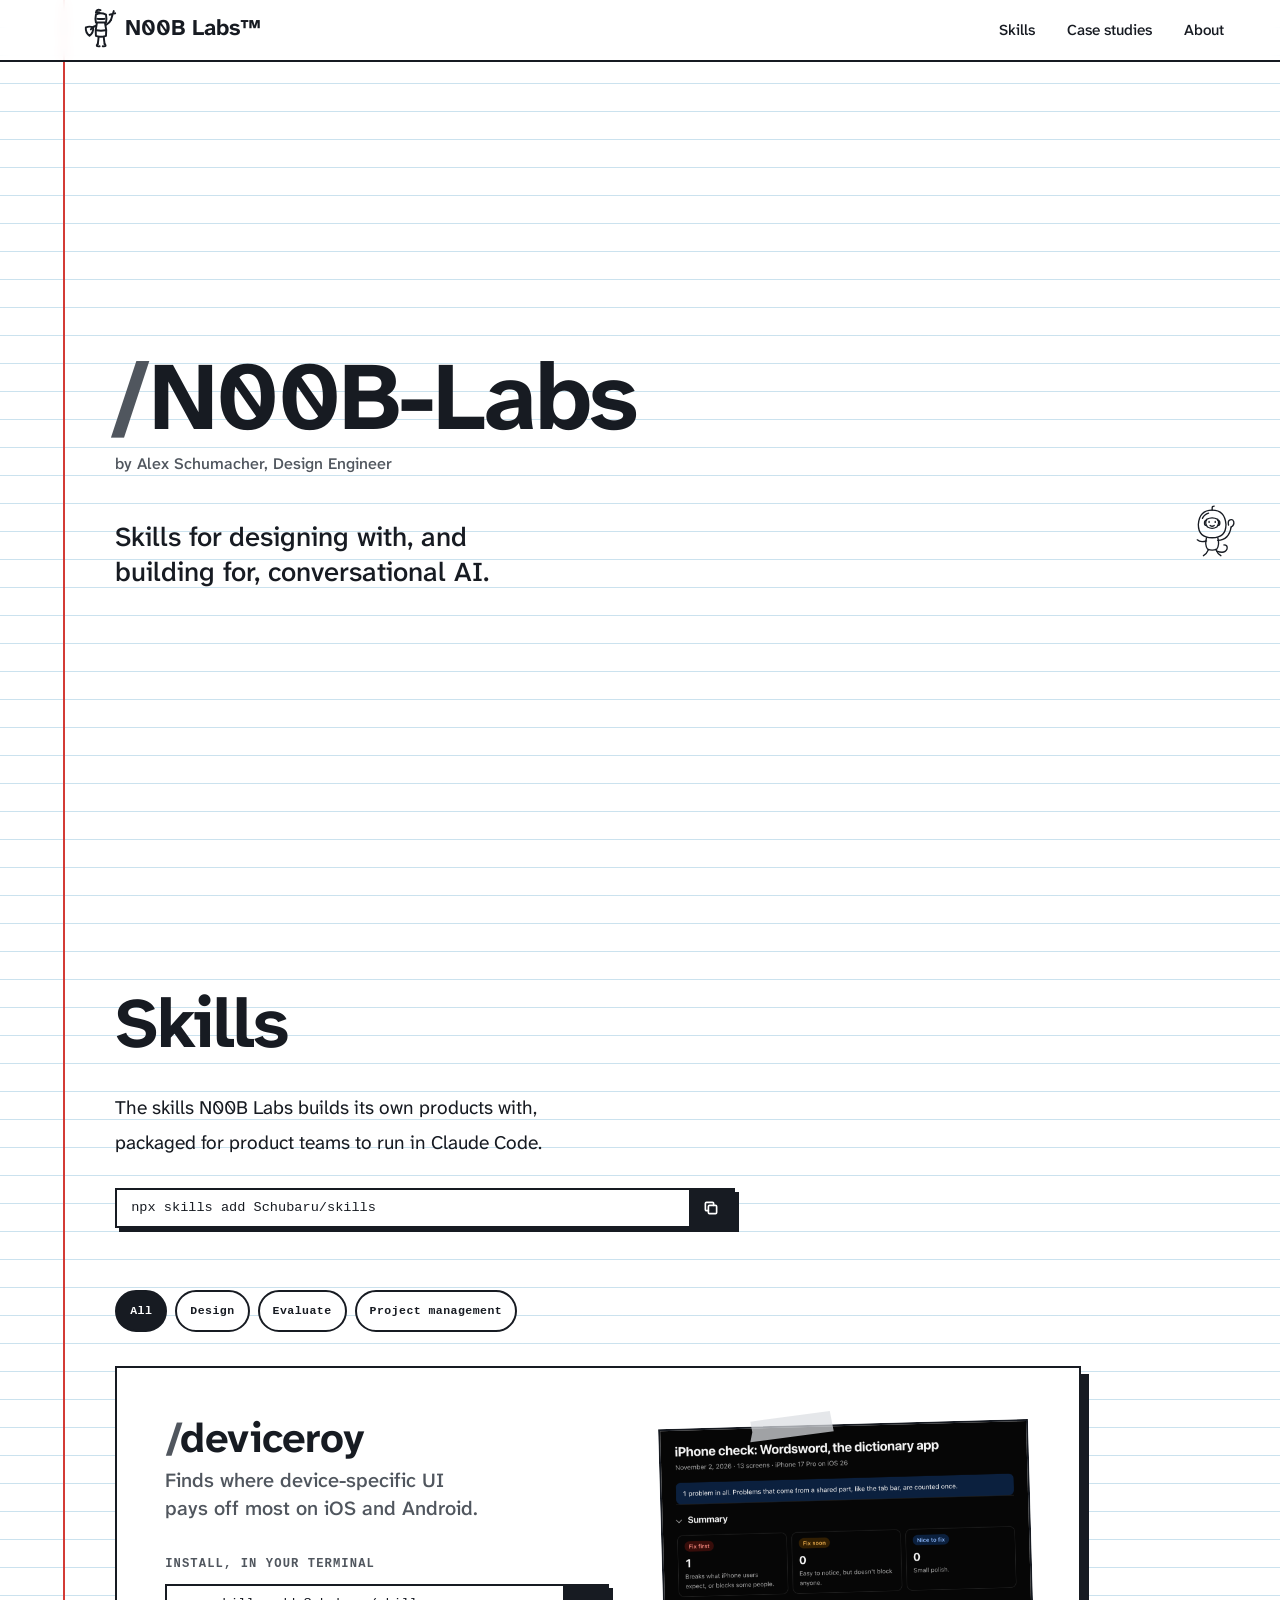
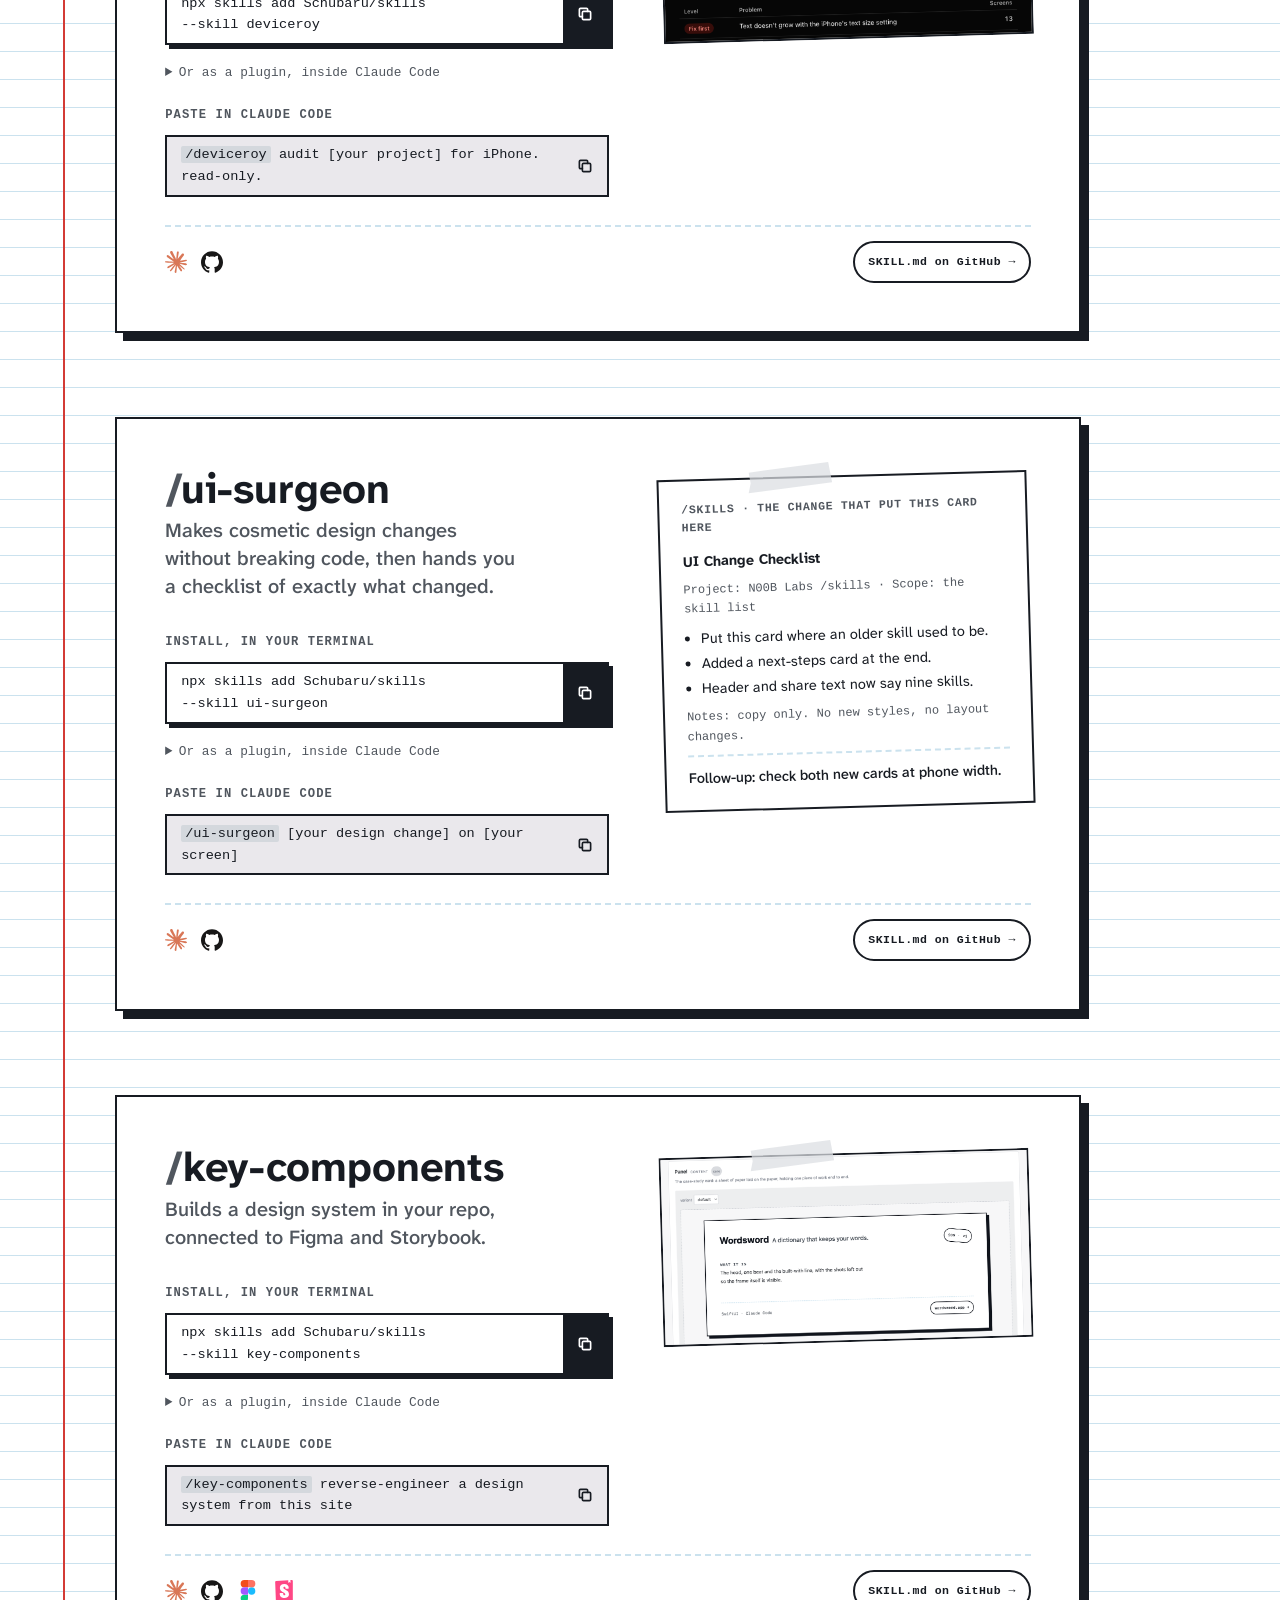
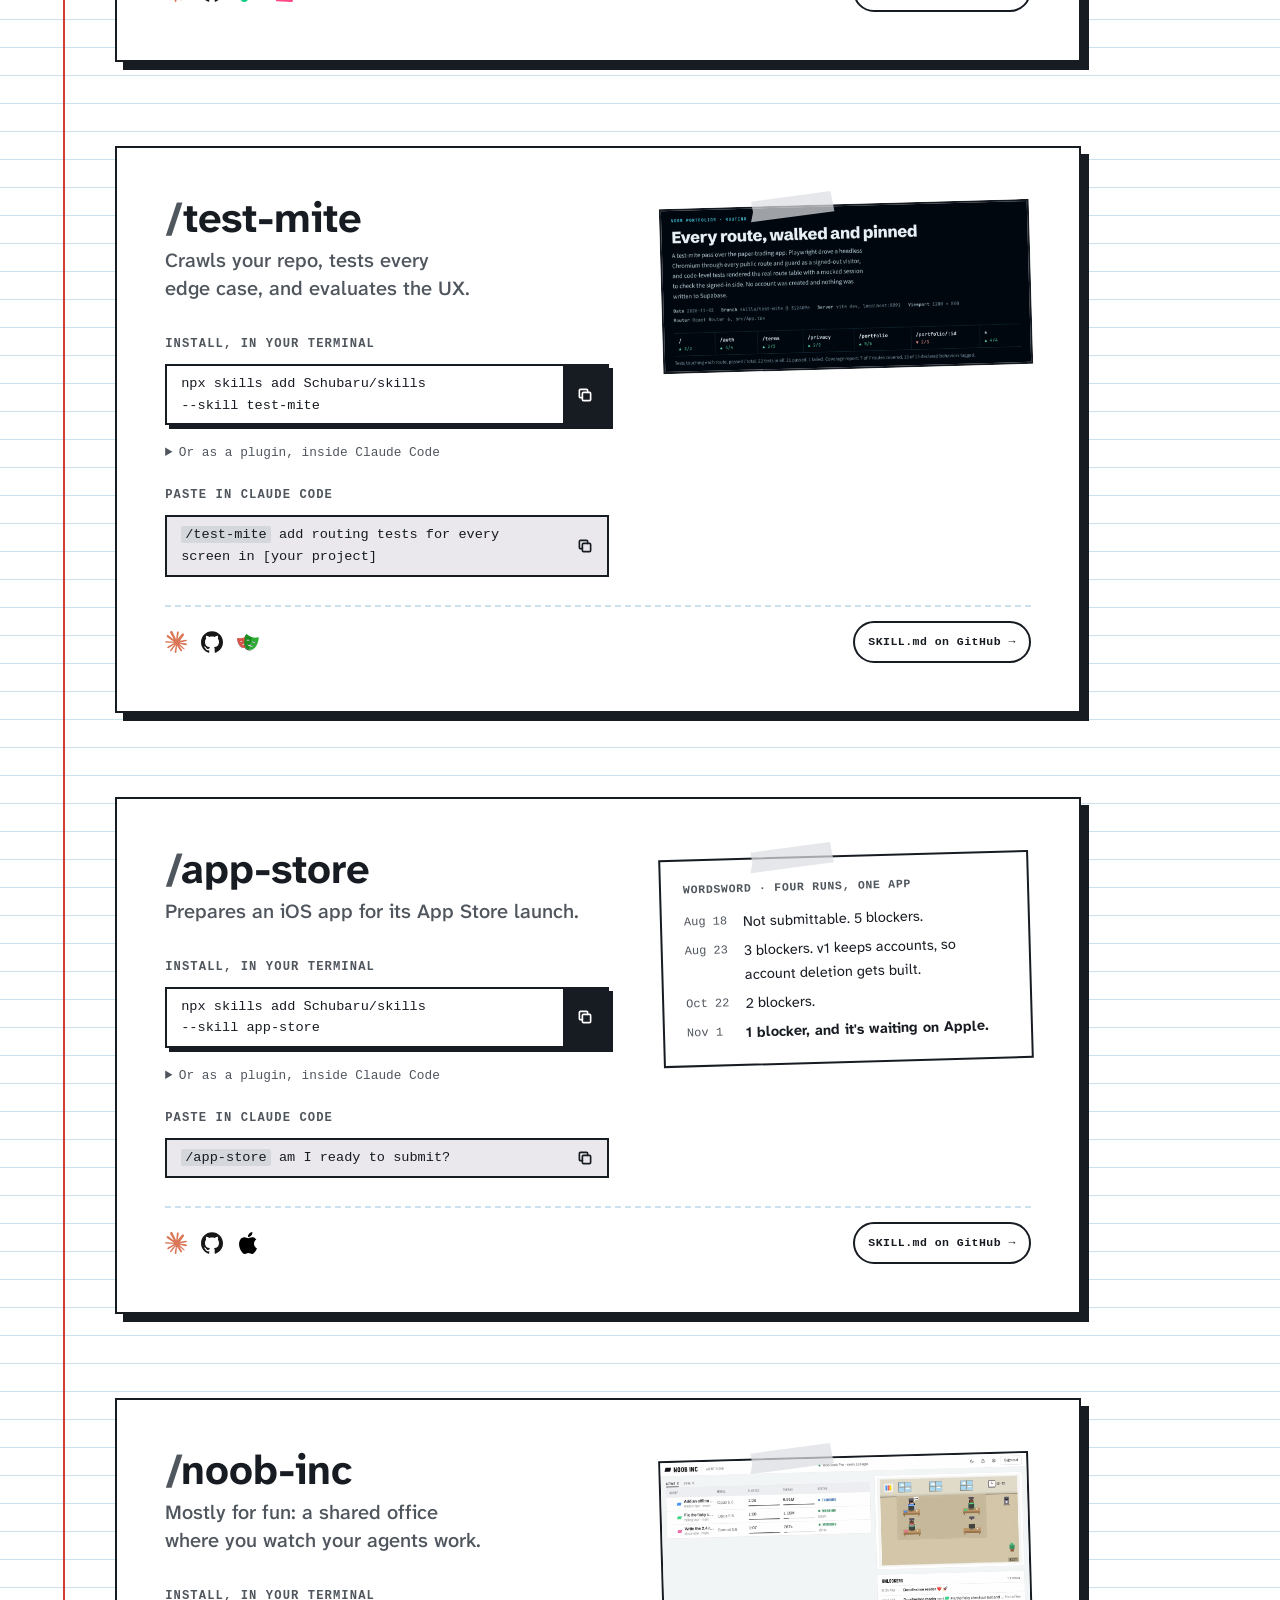
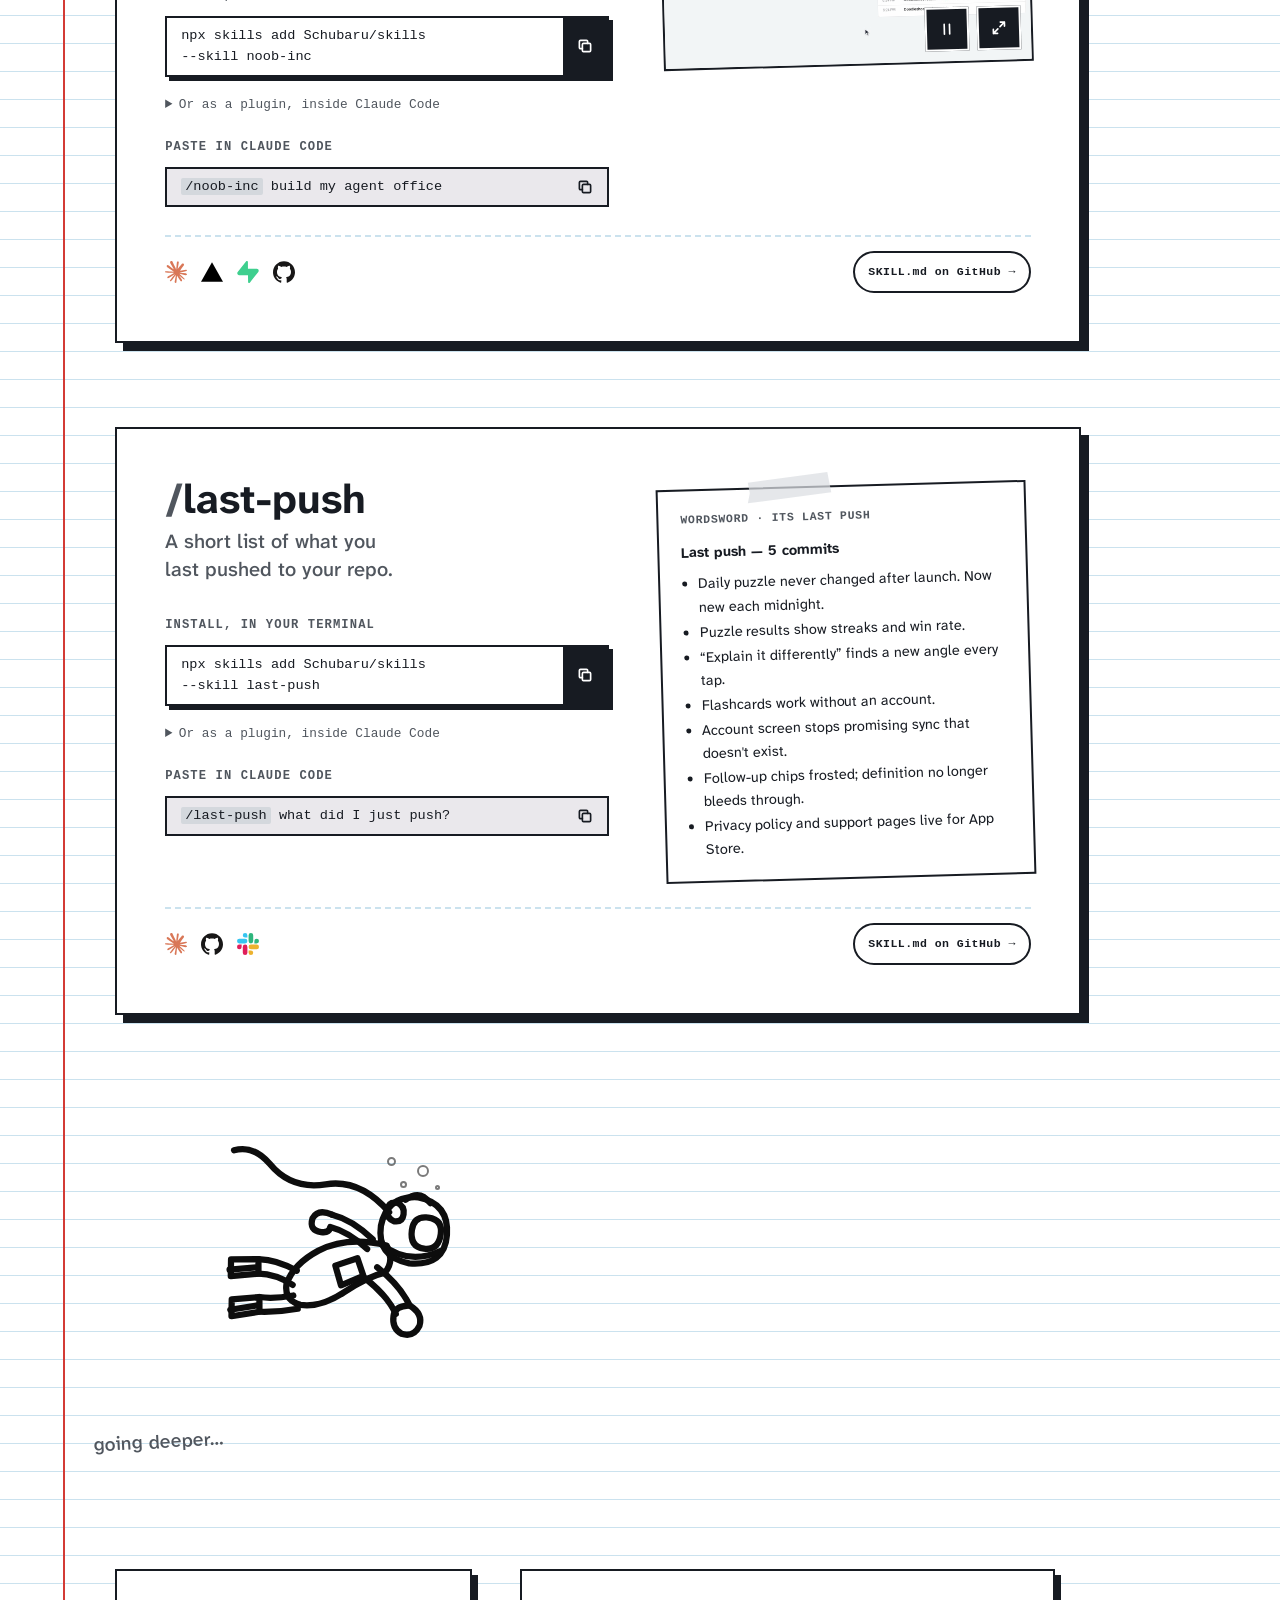
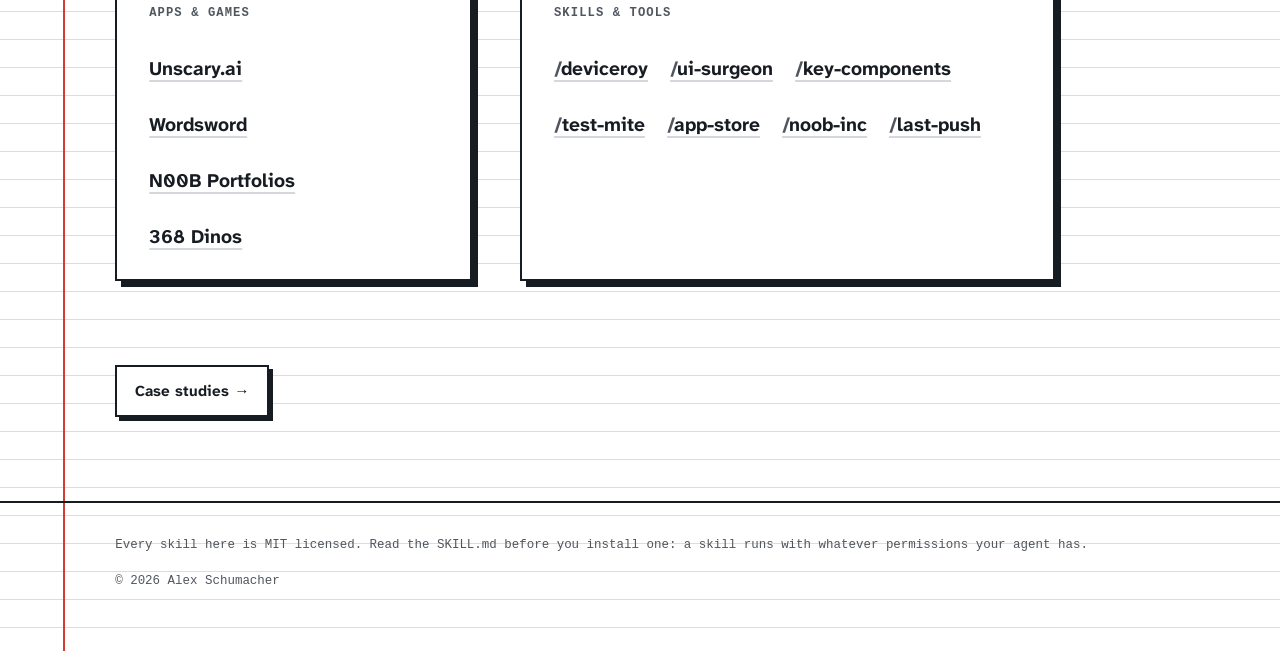
==== commit fc03118d: "Bring back install lines for the seven public skills; hide next-steps The skills repo is public agai" ====
--- a/index.html
+++ b/index.html
@@ -115,6 +115,10 @@
   <section class="skills-head" id="skills">
     <h2>Skills</h2>
     <p class="lede">The skills N00B Labs builds its own products with, packaged for product teams to run in Claude Code.</p>
+    <div class="copyline">
+      <code>npx skills add Schubaru/skills</code>
+      <button class="copy" type="button" hidden></button>
+    </div>
   </section>
 
   <!-- filter pills: each names the cards it keeps; hidden until skills.js wires them -->
@@ -122,7 +126,7 @@
     <button class="filter-pill" type="button" aria-pressed="true">All</button>
     <button class="filter-pill" type="button" aria-pressed="false" data-show="ui-surgeon key-components">Design</button>
     <button class="filter-pill" type="button" aria-pressed="false" data-show="deviceroy test-mite app-store">Evaluate</button>
-    <button class="filter-pill" type="button" aria-pressed="false" data-show="last-push next-steps noob-inc">Project management</button>
+    <button class="filter-pill" type="button" aria-pressed="false" data-show="last-push noob-inc">Project management</button>
   </div>
 
   <div class="skill-list" id="list">
@@ -138,6 +142,9 @@
       <div class="skill-text">
         <h2><span class="h1-soft">/</span>don-star</h2>
         <p class="skill-sub">An AI design canvas where designers and engineers build together, right in your GitHub repo.</p>
+        <h3 class="skill-label">Install, in your terminal</h3>
+        <div class="copyline"><code>npx skills add Schubaru/skills <span class="nb">--skill don-star</span></code><button class="copy" type="button" hidden></button></div>
+        <details class="alt-install"><summary>Or as a plugin, inside Claude Code</summary><div class="copyline"><code>/plugin install don-star <span class="nb">--marketplace Schubaru/skills</span></code><button class="copy" type="button" hidden></button></div></details>
         <h3 class="skill-label">Paste in Claude Code</h3>
         <div class="copyline prompt"><code><span class="cmd">/don-star</span> set up the board for [your project]</code><button class="copy" type="button" hidden></button></div>
       </div>
@@ -156,6 +163,7 @@
       </figure>
       <footer class="study-built">
         <ul class="built-stack tools" aria-label="Works with"><li><svg role="img" aria-label="Claude"><title>Claude</title><use href="#i-claude"/></svg></li><li><svg role="img" aria-label="GitHub"><title>GitHub</title><use href="#i-github"/></svg></li><li><svg role="img" aria-label="Supabase"><title>Supabase</title><use href="#i-supabase"/></svg></li><li><svg role="img" aria-label="Vercel"><title>Vercel</title><use href="#i-vercel"/></svg></li></ul>
+        <span class="study-links"><a class="site-link" href="https://github.com/Schubaru/skills/tree/main/skills/don-star">SKILL.md on GitHub&nbsp;→</a></span>
       </footer>
     </article>
     </template>
@@ -164,6 +172,9 @@
       <div class="skill-text">
         <h2><span class="h1-soft">/</span>deviceroy</h2>
         <p class="skill-sub">Finds where device-specific UI pays off most on iOS and Android.</p>
+        <h3 class="skill-label">Install, in your terminal</h3>
+        <div class="copyline"><code>npx skills add Schubaru/skills <span class="nb">--skill deviceroy</span></code><button class="copy" type="button" hidden></button></div>
+        <details class="alt-install"><summary>Or as a plugin, inside Claude Code</summary><div class="copyline"><code>/plugin install deviceroy <span class="nb">--marketplace Schubaru/skills</span></code><button class="copy" type="button" hidden></button></div></details>
         <h3 class="skill-label">Paste in Claude Code</h3>
         <div class="copyline prompt"><code><span class="cmd">/deviceroy</span> audit [your project] for iPhone. read-only.</code><button class="copy" type="button" hidden></button></div>
       </div>
@@ -173,6 +184,7 @@
       </figure>
       <footer class="study-built">
         <ul class="built-stack tools" aria-label="Works with"><li><svg role="img" aria-label="Claude"><title>Claude</title><use href="#i-claude"/></svg></li><li><svg role="img" aria-label="GitHub"><title>GitHub</title><use href="#i-github"/></svg></li></ul>
+        <span class="study-links"><a class="site-link" href="https://github.com/Schubaru/skills/tree/main/skills/deviceroy">SKILL.md on GitHub&nbsp;→</a></span>
       </footer>
     </article>
 
@@ -180,6 +192,9 @@
       <div class="skill-text">
         <h2><span class="h1-soft">/</span>ui-surgeon</h2>
         <p class="skill-sub">Makes cosmetic design changes without breaking code, then hands you a checklist of exactly what changed.</p>
+        <h3 class="skill-label">Install, in your terminal</h3>
+        <div class="copyline"><code>npx skills add Schubaru/skills <span class="nb">--skill ui-surgeon</span></code><button class="copy" type="button" hidden></button></div>
+        <details class="alt-install"><summary>Or as a plugin, inside Claude Code</summary><div class="copyline"><code>/plugin install ui-surgeon <span class="nb">--marketplace Schubaru/skills</span></code><button class="copy" type="button" hidden></button></div></details>
         <h3 class="skill-label">Paste in Claude Code</h3>
         <div class="copyline prompt"><code><span class="cmd">/ui-surgeon</span> [your design change] on [your screen]</code><button class="copy" type="button" hidden></button></div>
       </div>
@@ -200,6 +215,7 @@
       </figure>
       <footer class="study-built">
         <ul class="built-stack tools" aria-label="Works with"><li><svg role="img" aria-label="Claude"><title>Claude</title><use href="#i-claude"/></svg></li><li><svg role="img" aria-label="GitHub"><title>GitHub</title><use href="#i-github"/></svg></li></ul>
+        <span class="study-links"><a class="site-link" href="https://github.com/Schubaru/skills/tree/main/skills/ui-surgeon">SKILL.md on GitHub&nbsp;→</a></span>
       </footer>
     </article>
 
@@ -207,6 +223,9 @@
       <div class="skill-text">
         <h2><span class="h1-soft">/</span>key-components</h2>
         <p class="skill-sub">Builds a design system in your repo, connected to Figma and Storybook.</p>
+        <h3 class="skill-label">Install, in your terminal</h3>
+        <div class="copyline"><code>npx skills add Schubaru/skills <span class="nb">--skill key-components</span></code><button class="copy" type="button" hidden></button></div>
+        <details class="alt-install"><summary>Or as a plugin, inside Claude Code</summary><div class="copyline"><code>/plugin install key-components <span class="nb">--marketplace Schubaru/skills</span></code><button class="copy" type="button" hidden></button></div></details>
         <h3 class="skill-label">Paste in Claude Code</h3>
         <div class="copyline prompt"><code><span class="cmd">/key-components</span> reverse-engineer a design system from this site</code><button class="copy" type="button" hidden></button></div>
       </div>
@@ -216,6 +235,7 @@
       </figure>
       <footer class="study-built">
         <ul class="built-stack tools" aria-label="Works with"><li><svg role="img" aria-label="Claude"><title>Claude</title><use href="#i-claude"/></svg></li><li><svg role="img" aria-label="GitHub"><title>GitHub</title><use href="#i-github"/></svg></li><li><svg role="img" aria-label="Figma"><title>Figma</title><use href="#i-figma"/></svg></li><li><svg role="img" aria-label="Storybook"><title>Storybook</title><use href="#i-storybook"/></svg></li></ul>
+        <span class="study-links"><a class="site-link" href="https://github.com/Schubaru/skills/tree/main/skills/key-components">SKILL.md on GitHub&nbsp;→</a></span>
       </footer>
     </article>
 
@@ -223,6 +243,9 @@
       <div class="skill-text">
         <h2><span class="h1-soft">/</span>test-mite</h2>
         <p class="skill-sub">Crawls your repo, tests every edge case, and evaluates the UX.</p>
+        <h3 class="skill-label">Install, in your terminal</h3>
+        <div class="copyline"><code>npx skills add Schubaru/skills <span class="nb">--skill test-mite</span></code><button class="copy" type="button" hidden></button></div>
+        <details class="alt-install"><summary>Or as a plugin, inside Claude Code</summary><div class="copyline"><code>/plugin install test-mite <span class="nb">--marketplace Schubaru/skills</span></code><button class="copy" type="button" hidden></button></div></details>
         <h3 class="skill-label">Paste in Claude Code</h3>
         <div class="copyline prompt"><code><span class="cmd">/test-mite</span> add routing tests for every screen in [your project]</code><button class="copy" type="button" hidden></button></div>
       </div>
@@ -232,6 +255,7 @@
       </figure>
       <footer class="study-built">
         <ul class="built-stack tools" aria-label="Works with"><li><svg role="img" aria-label="Claude"><title>Claude</title><use href="#i-claude"/></svg></li><li><svg role="img" aria-label="GitHub"><title>GitHub</title><use href="#i-github"/></svg></li><li><svg role="img" aria-label="Playwright"><title>Playwright</title><use href="#i-playwright"/></svg></li></ul>
+        <span class="study-links"><a class="site-link" href="https://github.com/Schubaru/skills/tree/main/skills/test-mite">SKILL.md on GitHub&nbsp;→</a></span>
       </footer>
     </article>
 
@@ -239,6 +263,9 @@
       <div class="skill-text">
         <h2><span class="h1-soft">/</span>app-store</h2>
         <p class="skill-sub">Prepares an iOS app for its App Store launch.</p>
+        <h3 class="skill-label">Install, in your terminal</h3>
+        <div class="copyline"><code>npx skills add Schubaru/skills <span class="nb">--skill app-store</span></code><button class="copy" type="button" hidden></button></div>
+        <details class="alt-install"><summary>Or as a plugin, inside Claude Code</summary><div class="copyline"><code>/plugin install app-store <span class="nb">--marketplace Schubaru/skills</span></code><button class="copy" type="button" hidden></button></div></details>
         <h3 class="skill-label">Paste in Claude Code</h3>
         <div class="copyline prompt"><code><span class="cmd">/app-store</span> am I ready to submit?</code><button class="copy" type="button" hidden></button></div>
       </div>
@@ -256,6 +283,7 @@
       </figure>
       <footer class="study-built">
         <ul class="built-stack tools" aria-label="Works with"><li><svg role="img" aria-label="Claude"><title>Claude</title><use href="#i-claude"/></svg></li><li><svg role="img" aria-label="GitHub"><title>GitHub</title><use href="#i-github"/></svg></li><li><svg role="img" aria-label="Apple"><title>Apple</title><use href="#i-apple"/></svg></li></ul>
+        <span class="study-links"><a class="site-link" href="https://github.com/Schubaru/skills/tree/main/skills/app-store">SKILL.md on GitHub&nbsp;→</a></span>
       </footer>
     </article>
 
@@ -263,6 +291,9 @@
       <div class="skill-text">
         <h2><span class="h1-soft">/</span>noob-inc</h2>
         <p class="skill-sub">Mostly for fun: a shared office where you watch your agents work.</p>
+        <h3 class="skill-label">Install, in your terminal</h3>
+        <div class="copyline"><code>npx skills add Schubaru/skills <span class="nb">--skill noob-inc</span></code><button class="copy" type="button" hidden></button></div>
+        <details class="alt-install"><summary>Or as a plugin, inside Claude Code</summary><div class="copyline"><code>/plugin install noob-inc <span class="nb">--marketplace Schubaru/skills</span></code><button class="copy" type="button" hidden></button></div></details>
         <h3 class="skill-label">Paste in Claude Code</h3>
         <div class="copyline prompt"><code><span class="cmd">/noob-inc</span> build my agent office</code><button class="copy" type="button" hidden></button></div>
       </div>
@@ -281,6 +312,7 @@
       </figure>
       <footer class="study-built">
         <ul class="built-stack tools" aria-label="Works with"><li><svg role="img" aria-label="Claude"><title>Claude</title><use href="#i-claude"/></svg></li><li><svg role="img" aria-label="Vercel"><title>Vercel</title><use href="#i-vercel"/></svg></li><li><svg role="img" aria-label="Supabase"><title>Supabase</title><use href="#i-supabase"/></svg></li><li><svg role="img" aria-label="GitHub"><title>GitHub</title><use href="#i-github"/></svg></li></ul>
+        <span class="study-links"><a class="site-link" href="https://github.com/Schubaru/skills/tree/main/skills/noob-inc">SKILL.md on GitHub&nbsp;→</a></span>
       </footer>
     </article>
 
@@ -288,6 +320,9 @@
       <div class="skill-text">
         <h2><span class="h1-soft">/</span>last-push</h2>
         <p class="skill-sub">A short list of what you last pushed to your repo.</p>
+        <h3 class="skill-label">Install, in your terminal</h3>
+        <div class="copyline"><code>npx skills add Schubaru/skills <span class="nb">--skill last-push</span></code><button class="copy" type="button" hidden></button></div>
+        <details class="alt-install"><summary>Or as a plugin, inside Claude Code</summary><div class="copyline"><code>/plugin install last-push <span class="nb">--marketplace Schubaru/skills</span></code><button class="copy" type="button" hidden></button></div></details>
         <h3 class="skill-label">Paste in Claude Code</h3>
         <div class="copyline prompt"><code><span class="cmd">/last-push</span> what did I just push?</code><button class="copy" type="button" hidden></button></div>
       </div>
@@ -309,13 +344,20 @@
       </figure>
       <footer class="study-built">
         <ul class="built-stack tools" aria-label="Works with"><li><svg role="img" aria-label="Claude"><title>Claude</title><use href="#i-claude"/></svg></li><li><svg role="img" aria-label="GitHub"><title>GitHub</title><use href="#i-github"/></svg></li><li><svg role="img" aria-label="Slack"><title>Slack</title><use href="#i-slack"/></svg></li></ul>
-      </footer>
-    </article>
-
+        <span class="study-links"><a class="site-link" href="https://github.com/Schubaru/skills/tree/main/skills/last-push">SKILL.md on GitHub&nbsp;→</a></span>
+      </footer>
+    </article>
+
+    <!-- next-steps is held back from the public skills repo: unwrap the <template> to bring it back
+         (and re-add it to the Project management pill and the Skills & Tools list). -->
+    <template id="next-steps-wip">
     <article class="skill" id="next-steps">
       <div class="skill-text">
         <h2><span class="h1-soft">/</span>next-steps</h2>
         <p class="skill-sub">Reads your meeting notes, ranks what you owe, and writes the prompt to start.</p>
+        <h3 class="skill-label">Install, in your terminal</h3>
+        <div class="copyline"><code>npx skills add Schubaru/skills <span class="nb">--skill next-steps</span></code><button class="copy" type="button" hidden></button></div>
+        <details class="alt-install"><summary>Or as a plugin, inside Claude Code</summary><div class="copyline"><code>/plugin install next-steps <span class="nb">--marketplace Schubaru/skills</span></code><button class="copy" type="button" hidden></button></div></details>
         <h3 class="skill-label">Paste in Claude Code</h3>
         <div class="copyline prompt"><code><span class="cmd">/next-steps</span> what's next from [your Granola link]?</code><button class="copy" type="button" hidden></button></div>
       </div>
@@ -335,8 +377,10 @@
       </figure>
       <footer class="study-built">
         <ul class="built-stack tools" aria-label="Works with"><li><svg role="img" aria-label="Claude"><title>Claude</title><use href="#i-claude"/></svg></li><li><svg role="img" aria-label="GitHub"><title>GitHub</title><use href="#i-github"/></svg></li><li><svg role="img" aria-label="Slack"><title>Slack</title><use href="#i-slack"/></svg></li><li><svg role="img" aria-label="Granola"><title>Granola</title><use href="#i-granola"/></svg></li><li><svg role="img" aria-label="Notion"><title>Notion</title><use href="#i-notion"/></svg></li></ul>
-      </footer>
-    </article>
+        <span class="study-links"><a class="site-link" href="https://github.com/Schubaru/skills/tree/main/skills/next-steps">SKILL.md on GitHub&nbsp;→</a></span>
+      </footer>
+    </article>
+    </template>
 
   </div>
 
@@ -413,9 +457,7 @@
           <li><a href="#test-mite"><span class="h1-soft">/</span>test-mite</a></li>
           <li><a href="#app-store"><span class="h1-soft">/</span>app-store</a></li>
           <li><a href="#noob-inc"><span class="h1-soft">/</span>noob-inc</a></li>
-          <li><a href="#last-push"><span class="h1-soft">/</span>last-push</a></li>
-          <li><a href="#next-steps"><span class="h1-soft">/</span>next-steps</a></li>
-        </ul>
+          <li><a href="#last-push"><span class="h1-soft">/</span>last-push</a></li>        </ul>
       </div>
     </div>
   </section>
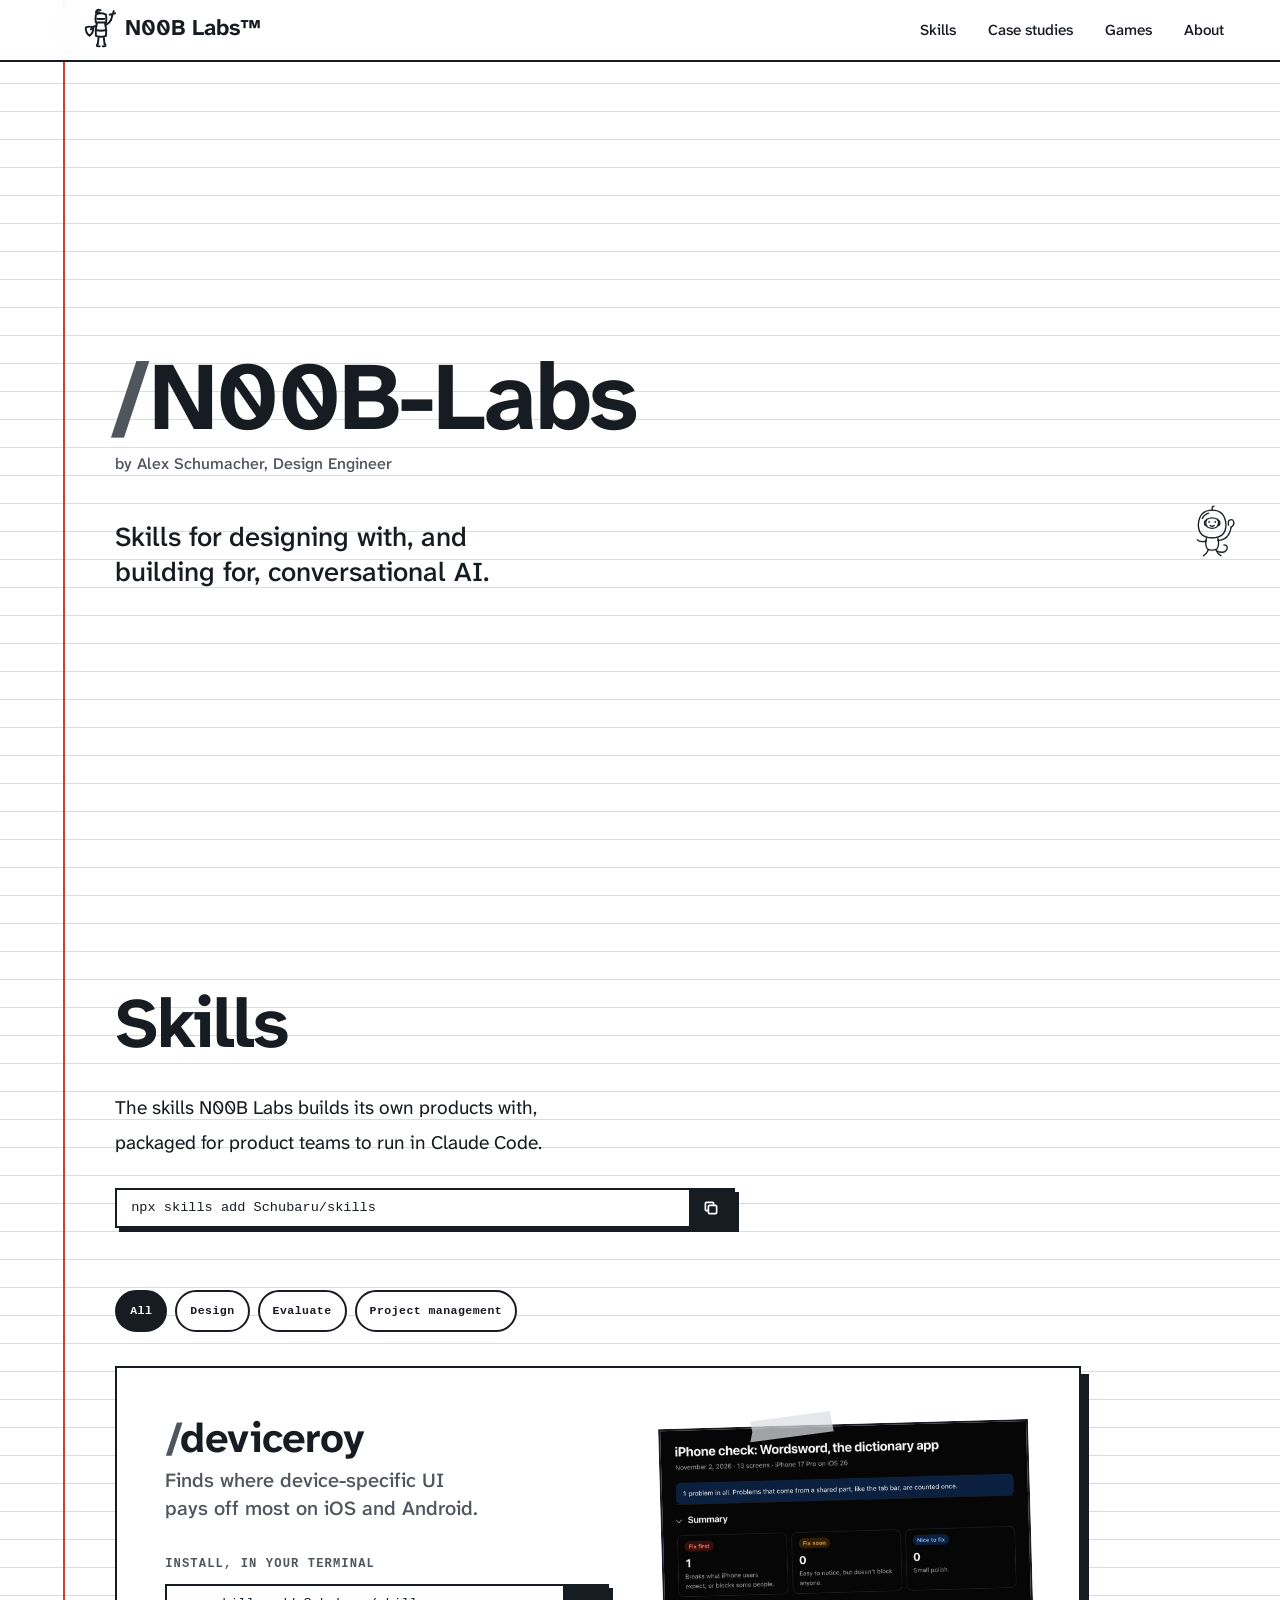
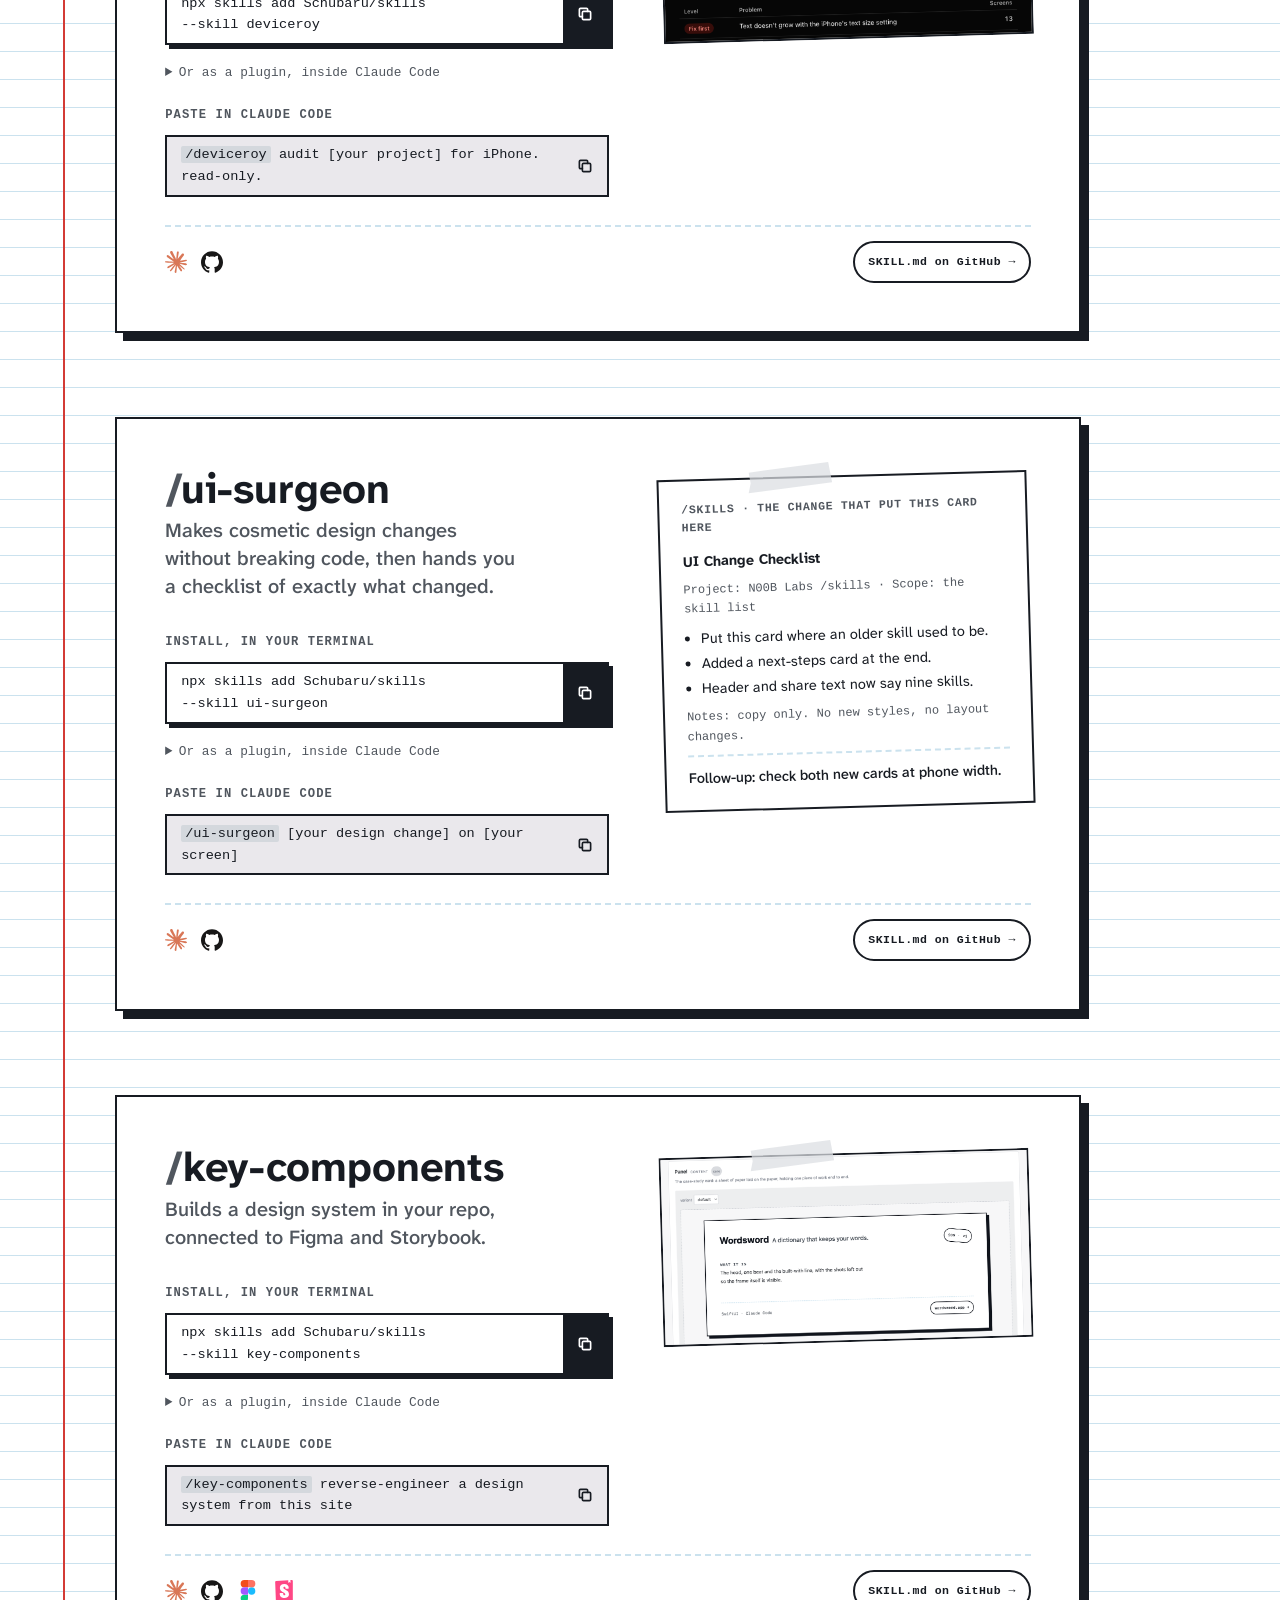
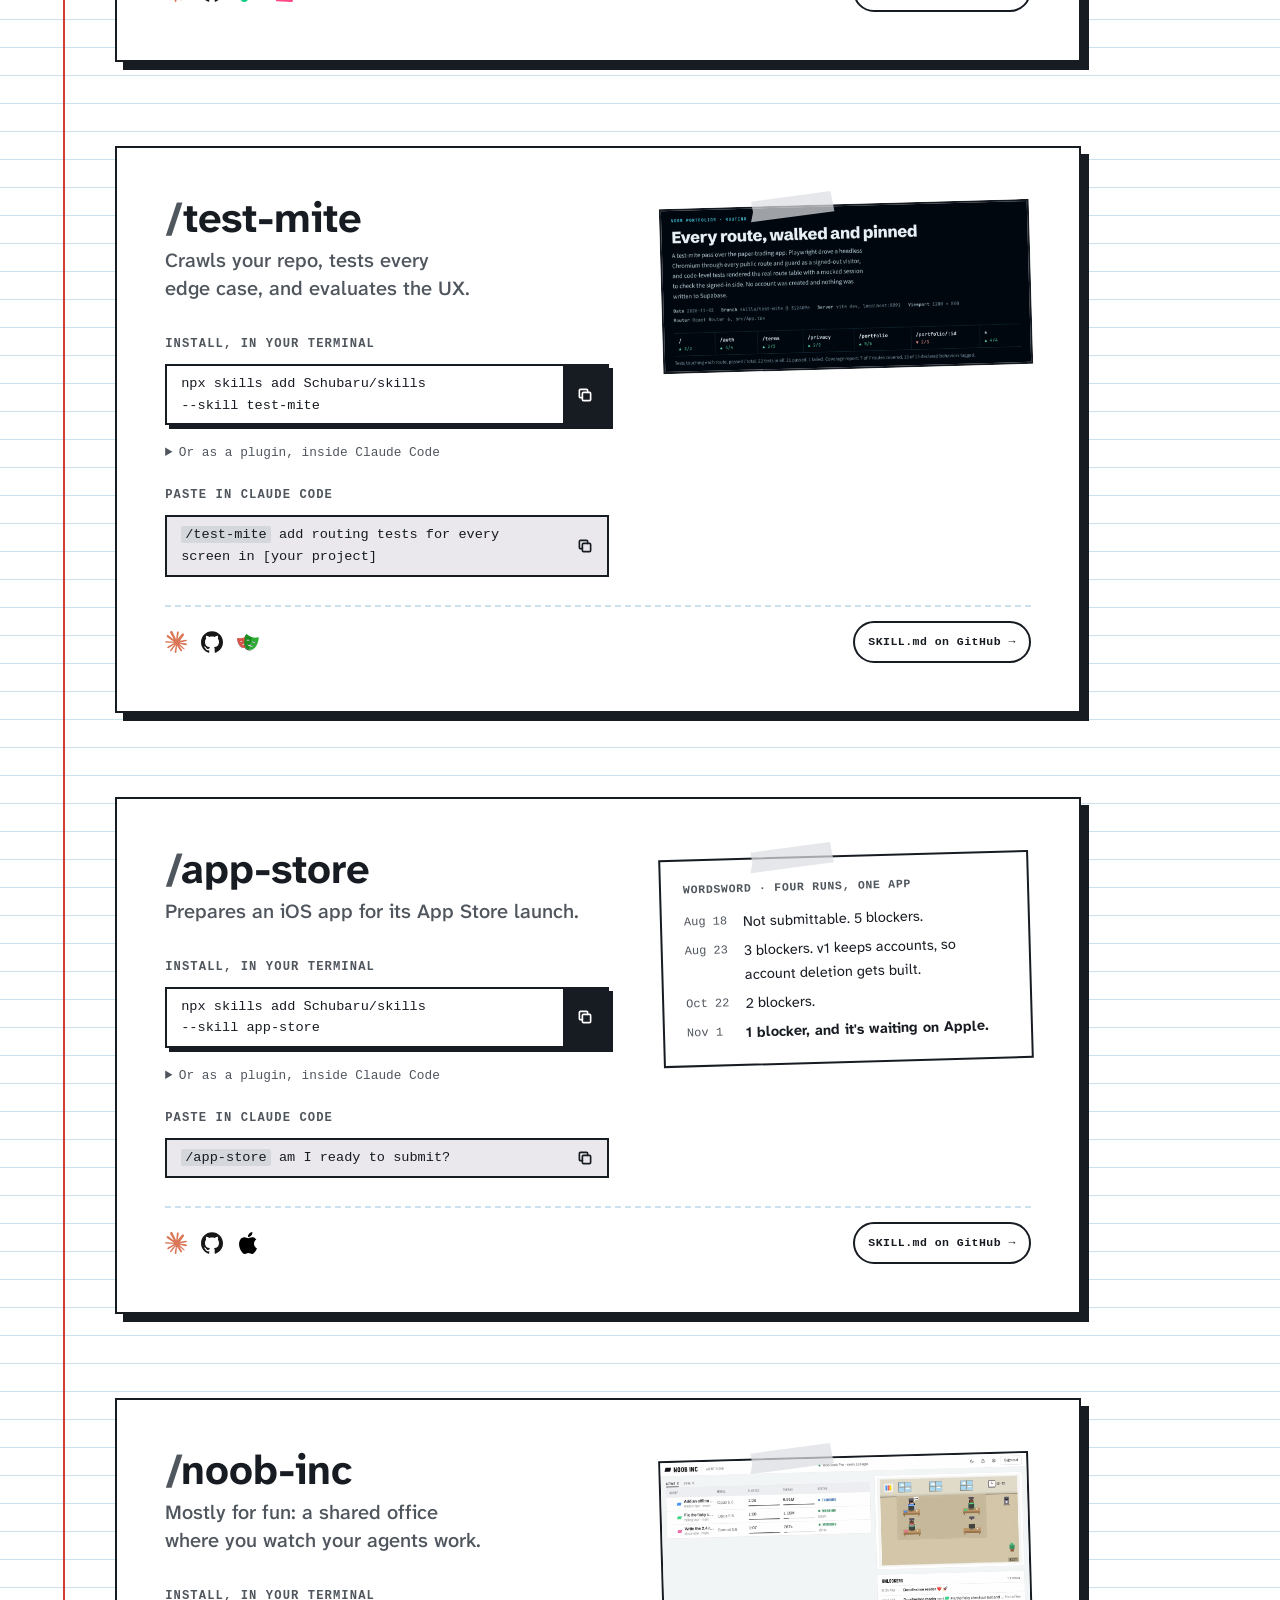
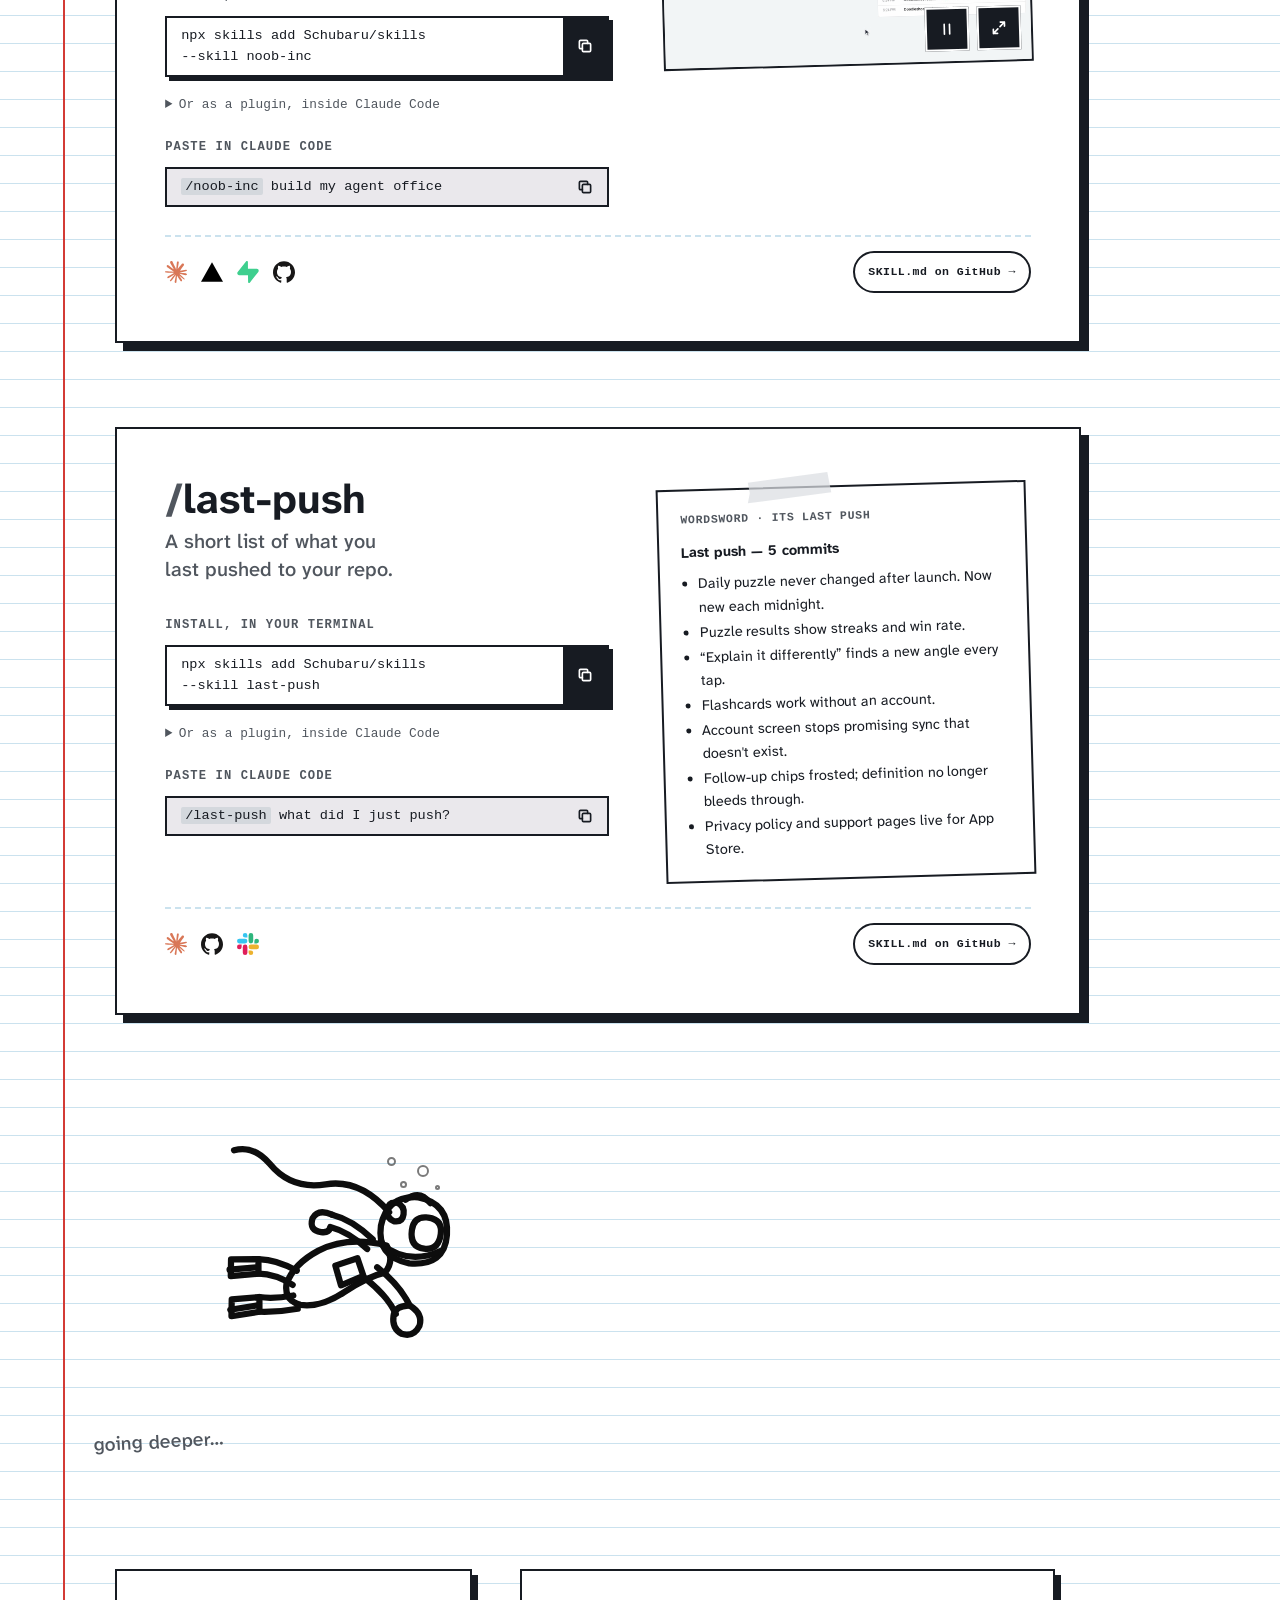
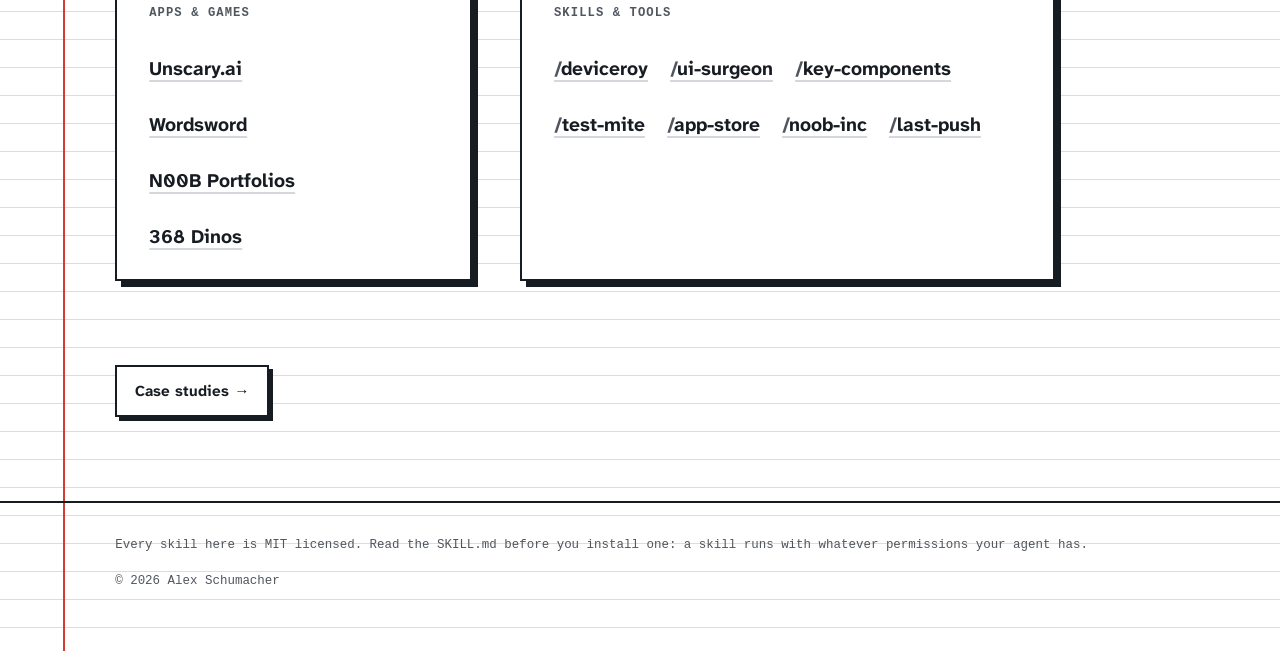
==== commit eb8c8d23: "Add a Games page with gameplay reels for five games A Games tab joins the nav on every page. /games/" ====
--- a/index.html
+++ b/index.html
@@ -92,6 +92,7 @@
   <nav aria-label="Site">
     <a href="/#skills">Skills</a>
     <a href="/case-studies/">Case studies</a>
+    <a href="/games/">Games</a>
     <a href="/about/">About</a>
   </nav>
 </header>
--- a/styles.css
+++ b/styles.css
@@ -1018,6 +1018,46 @@
 @keyframes reel-fade { from { opacity: 0; } }
 
 
+/* ————— games ————— */
+/* A shelf of small Panels in the case studies' lane, on .work-head's left edge. Each sheet carries
+   the Dinos reel as it is (a taped tall-shot that main.js plays on sight) and the built-with line
+   as its footer. Subgrid lines the title, deck, reel and footer up across a row, so a two-line
+   deck never knocks one reel lower than its neighbour. */
+.game-list {
+  width: calc(100% - var(--margin-x) - var(--gutter-x) - clamp(16px, 4vw, 72px) * 2);
+  margin-left: calc(var(--margin-x) + clamp(16px, 4vw, 72px));
+  display: grid;
+  grid-template-columns: repeat(auto-fill, minmax(min(100%, 290px), 1fr));
+  gap: calc(var(--rule-h) * 2) clamp(24px, 3vw, 40px);
+  padding: calc(var(--rule-h) * 2) 0 calc(var(--rule-h) * 3);
+}
+.game {
+  display: flex;
+  flex-direction: column;
+  background: var(--paper);
+  border: 2.5px solid var(--ink);
+  box-shadow: 8px 8px 0 var(--ink);
+  padding: clamp(20px, 2.4vw, 32px);
+  scroll-margin-top: 80px;
+}
+@supports (grid-template-rows: subgrid) {
+  .game { display: grid; grid-row: span 4; grid-template-rows: subgrid; row-gap: 0; }
+}
+/* the stamp rides the title's row instead of floating over the deck, at every width */
+.game-head { display: flex; align-items: center; justify-content: space-between; gap: 12px; }
+.game-head h2 { font-weight: 700; font-size: clamp(1.6rem, 2.6vw, 2rem); line-height: 1.15; text-wrap: balance; }
+.game-head .stamp { position: static; flex: none; margin: 0; }
+.game-sub { font-weight: 500; color: var(--ink-soft); margin-top: 4px; max-width: 34ch; text-wrap: pretty; }
+/* the reel takes the sheet's full width, tipped the other way on every second sheet */
+.game .shot { max-width: none; margin: calc(var(--rule-h) * 1.5) 0 var(--rule-h); align-self: start; }
+.game:nth-child(even) .shot { transform: rotate(1.4deg); }
+.game:nth-child(even) .t1 { left: auto; right: 22%; transform: rotate(5deg); }
+.game .study-built { margin-top: 0; align-self: end; }
+.game .play-btn { margin-top: 0; font-size: 0.85rem; padding: 7px 14px; }
+@media (max-width: 480px) {
+  .game { box-shadow: 5px 5px 0 var(--ink); }
+}
+
 /* ————— responsive ————— */
 @media (max-width: 900px) {
   :root { --margin-x: 30px; --gutter-x: 0px; }
@@ -1050,6 +1090,12 @@
   .topnav nav { gap: 8px; }
   .topnav nav a { font-size: 0.875rem; }   /* 14px — the floor, not below it */
 }
+/* Four tabs (Games joined) need ~418px beside the full wordmark. Below that the knight alone is
+   the home link; the name stays as its accessible label, and the bar stays one row. */
+@media (max-width: 419px) {
+  .wordmark { align-self: center; height: var(--rule-h); padding-left: 24px; }
+  .wordmark span { position: absolute; width: 1px; height: 1px; overflow: hidden; clip-path: inset(50%); white-space: nowrap; }
+}
 
 
 @media (max-width: 560px) {
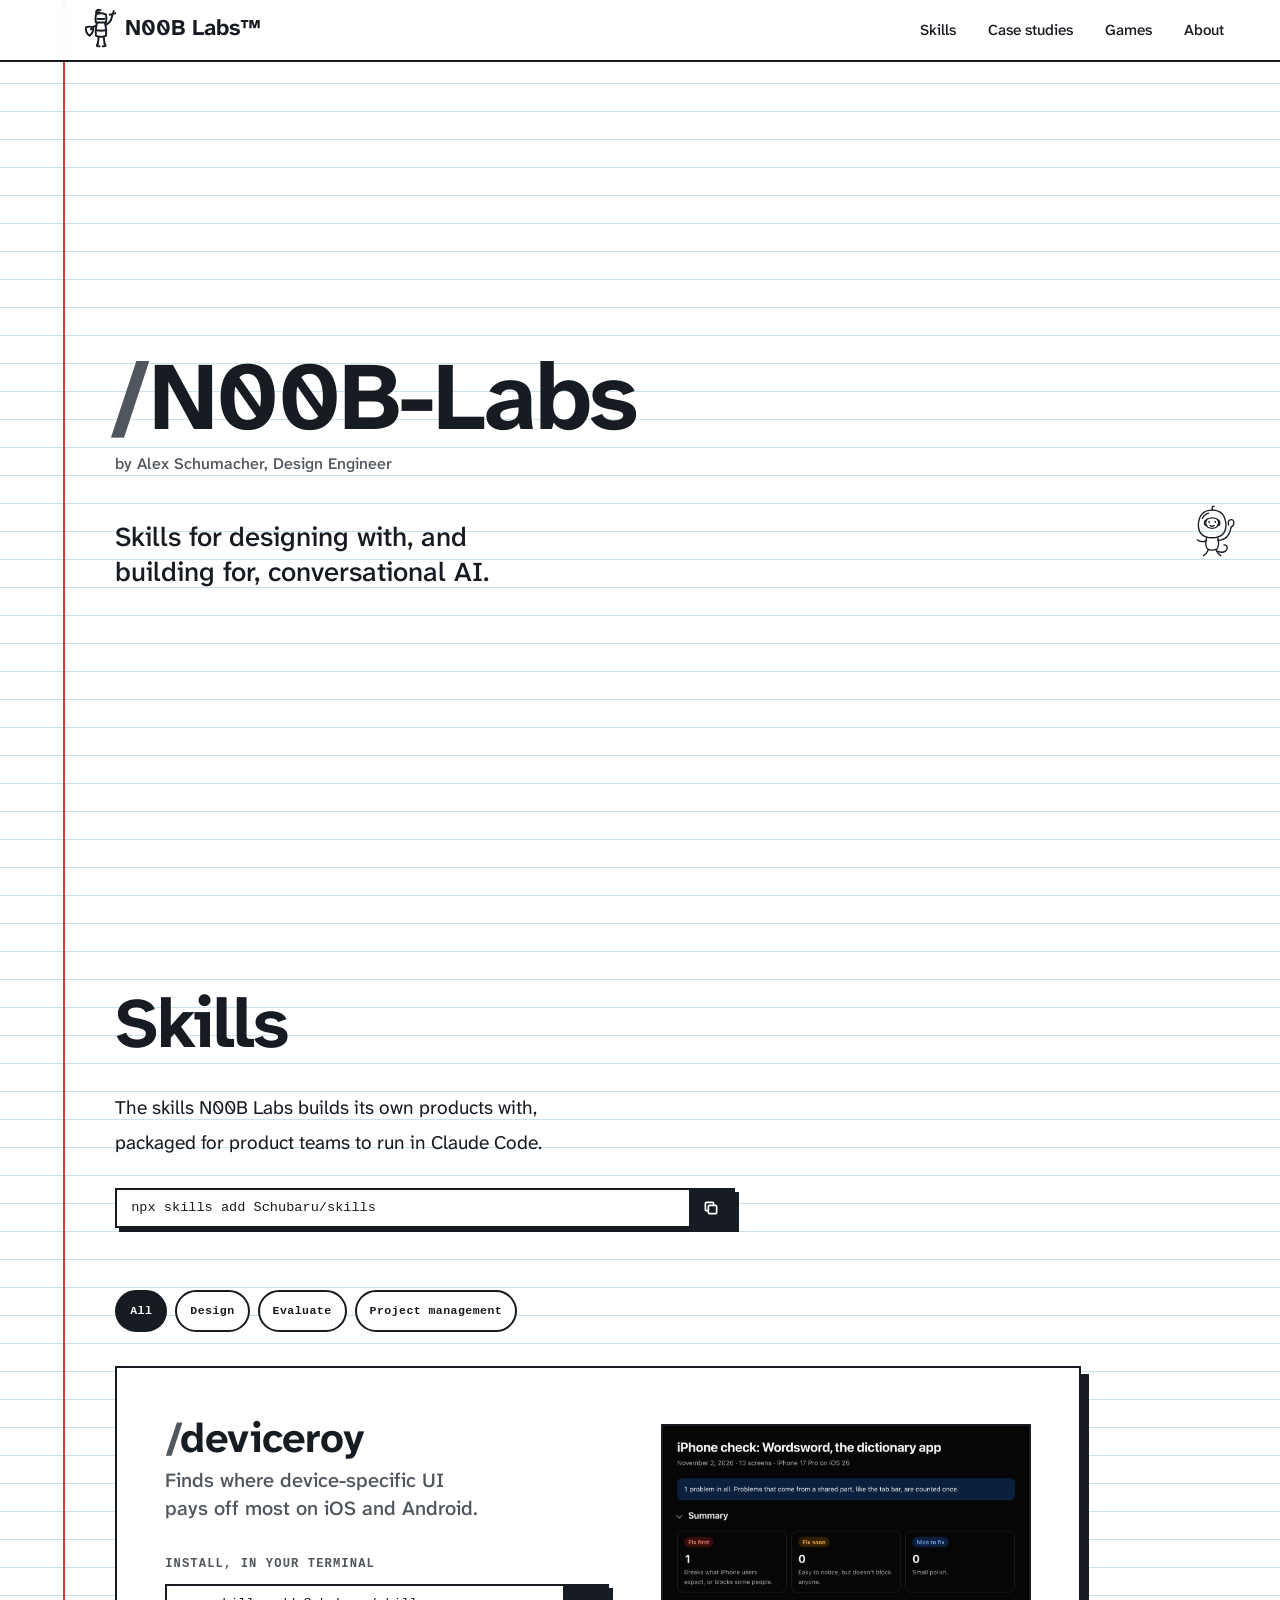
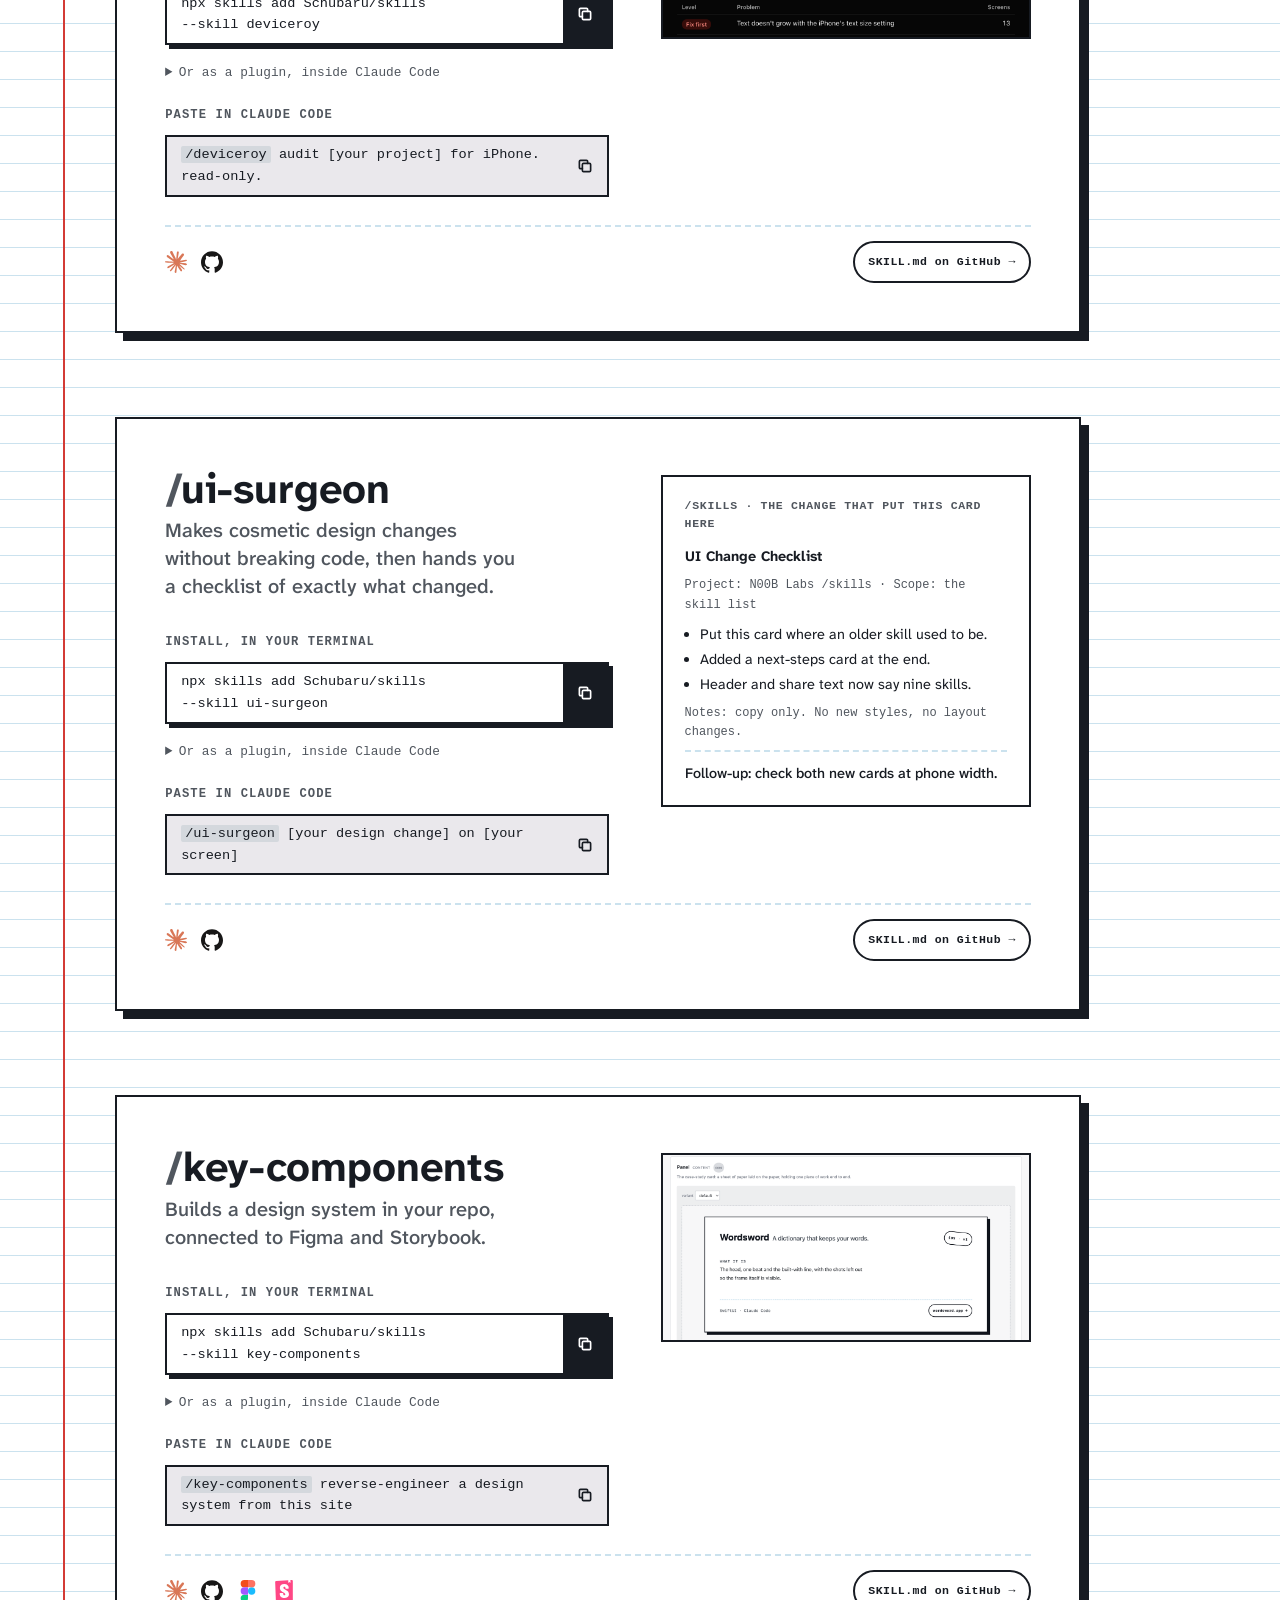
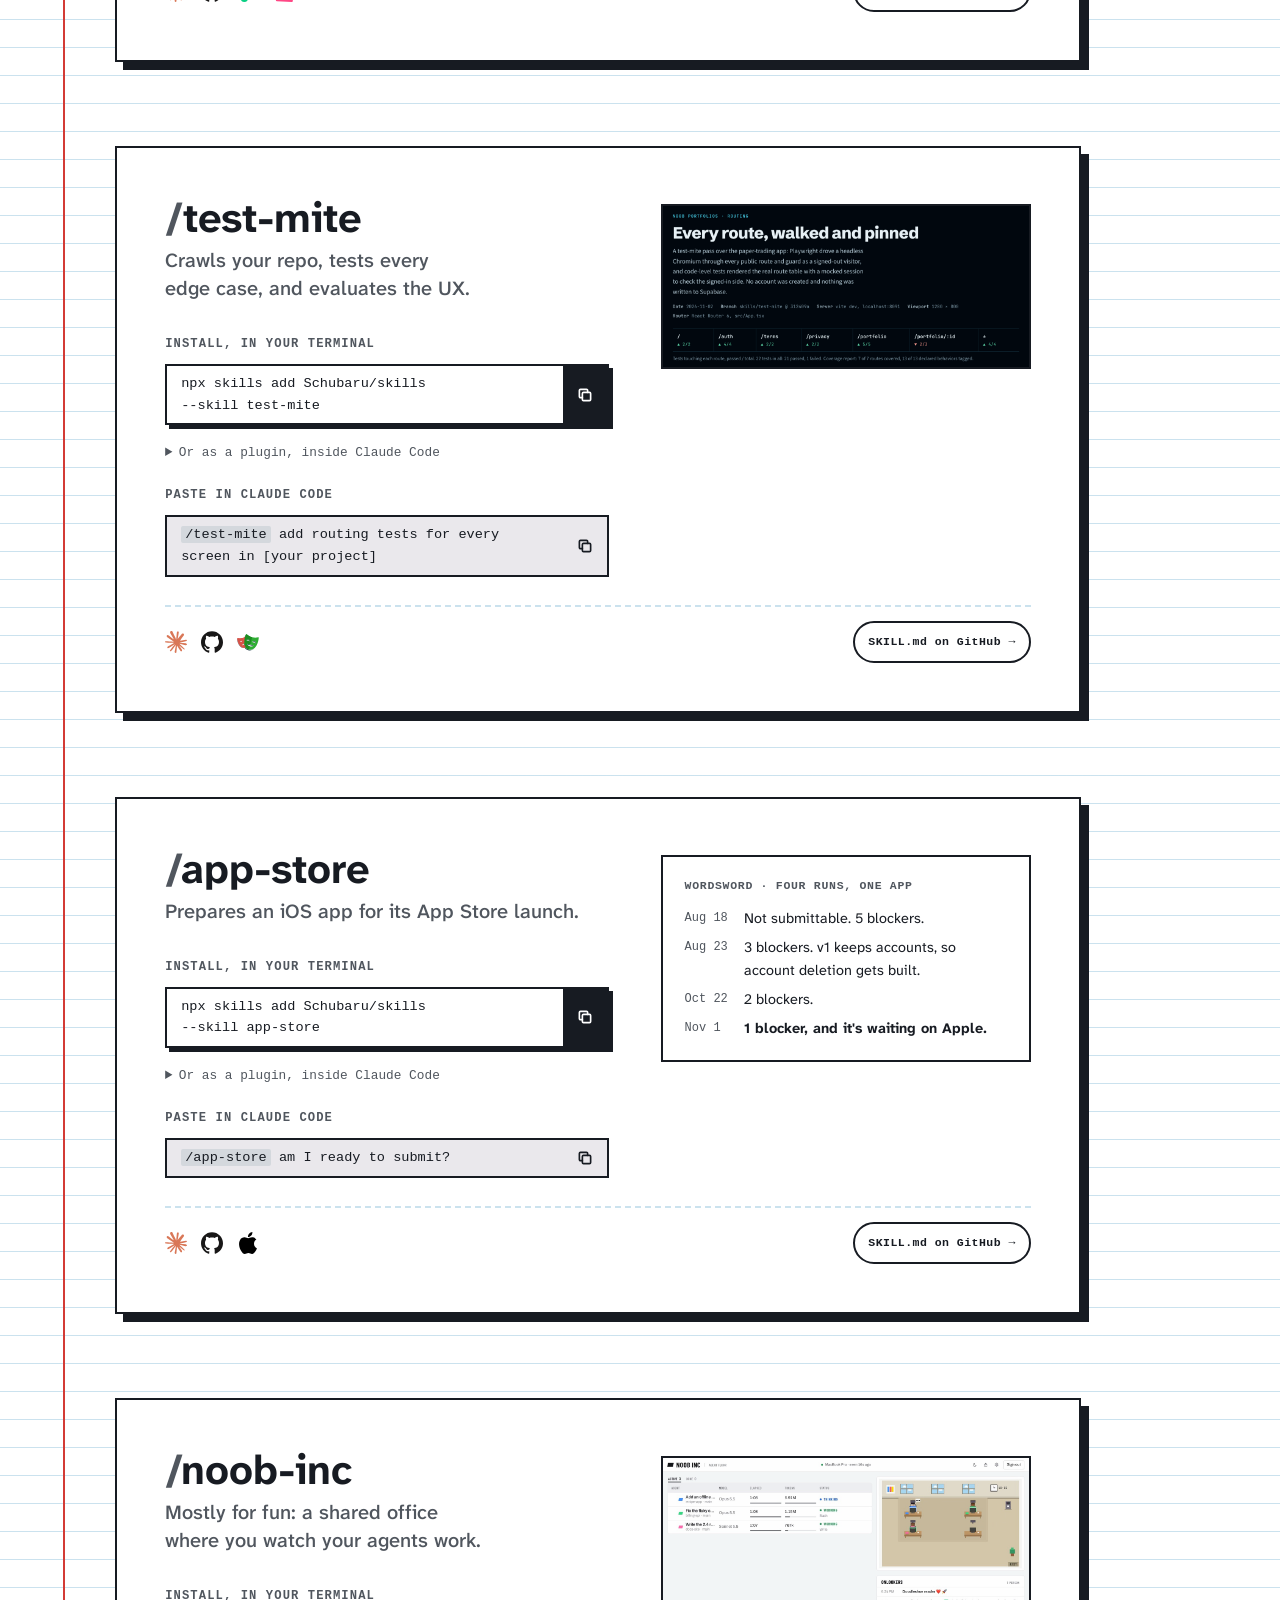
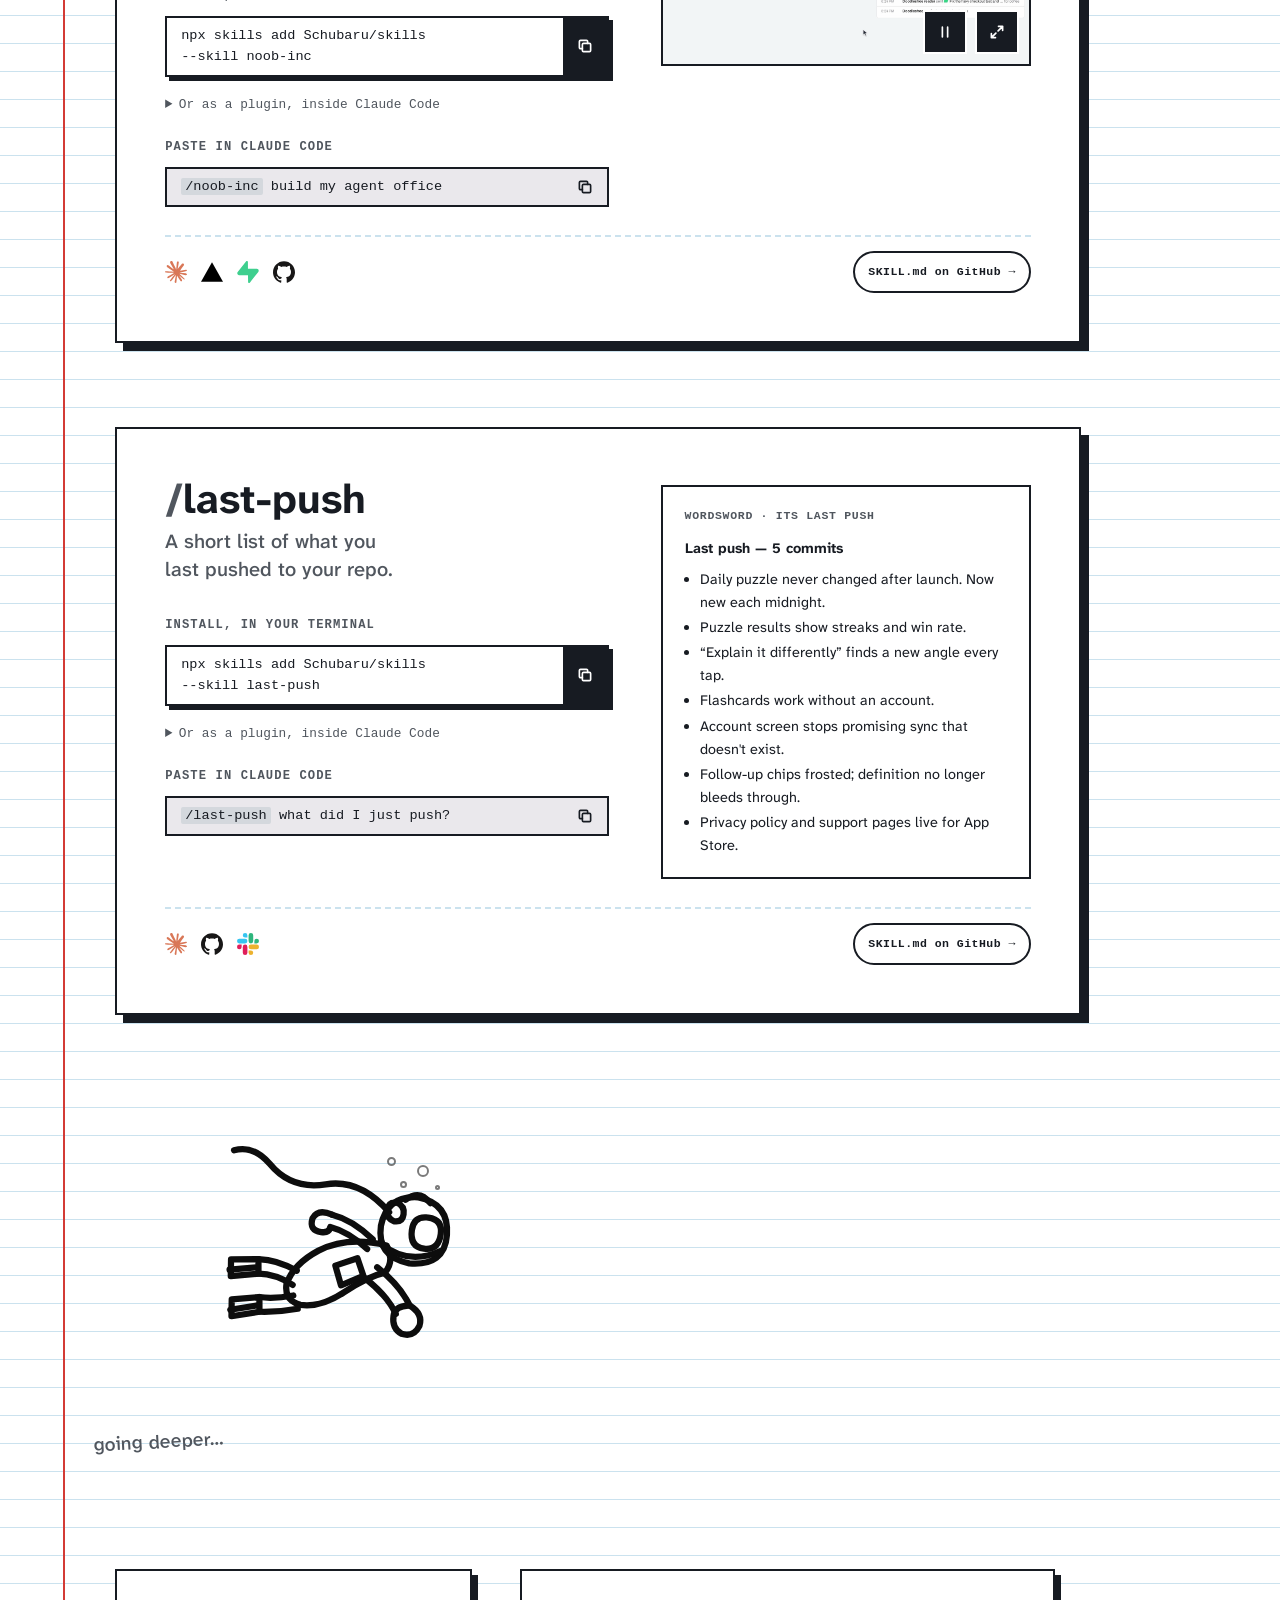
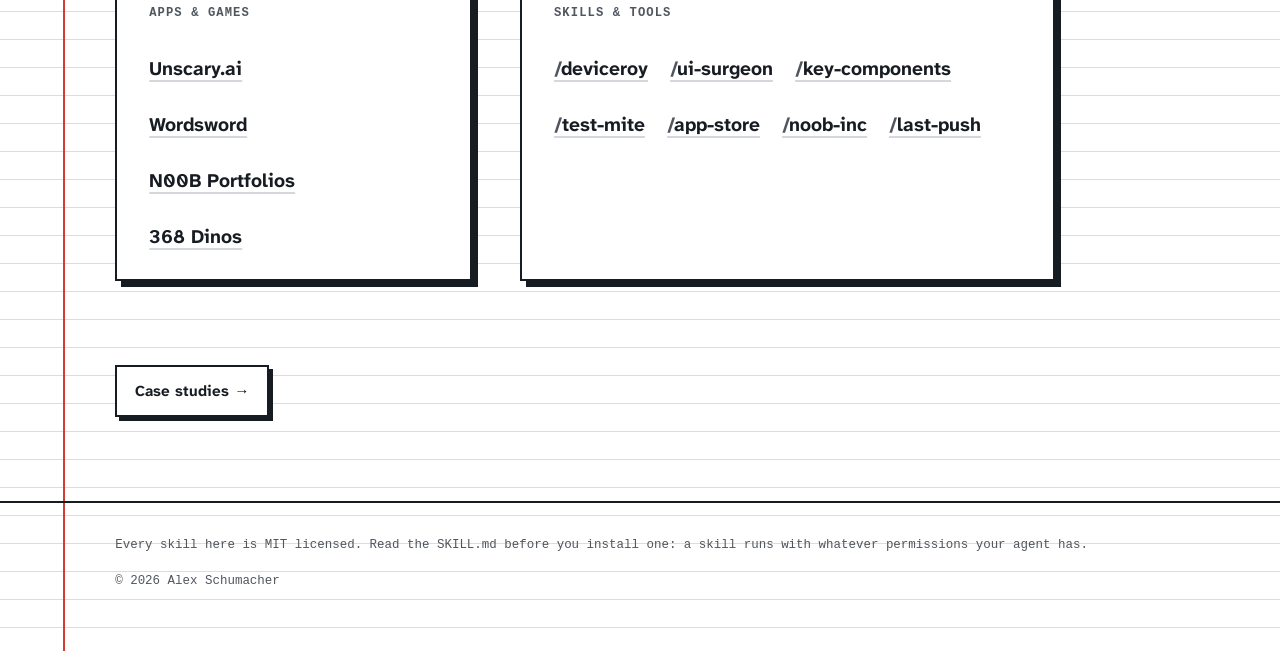
==== commit f5d1899a: "Straighten every frame, drop the tape, and add a N00B Portfolios reel Screenshots, reels and stamps " ====
--- a/index.html
+++ b/index.html
@@ -28,9 +28,6 @@
 <!-- shared doodle symbols -->
 <svg width="0" height="0" style="position:absolute" aria-hidden="true">
   <defs>
-    <symbol id="d-tape" viewBox="0 0 90 30">
-      <path d="M4 6 L86 3 L88 24 L2 27 L5 17 Z" fill="var(--tape)" stroke="none"/>
-    </symbol>
     <!-- copy / copied, drawn in the ink of the button they sit in -->
     <symbol id="i-copy" viewBox="0 0 24 24"><rect x="8.5" y="8.5" width="11" height="11" rx="1.5"/><path d="M15.5 8.5V6A1.5 1.5 0 0 0 14 4.5H6A1.5 1.5 0 0 0 4.5 6v8A1.5 1.5 0 0 0 6 15.5h2.5"/></symbol>
     <symbol id="i-check" viewBox="0 0 24 24"><path d="M5 12.5l4.5 4.5L19 7.5"/></symbol>
@@ -150,7 +147,6 @@
         <div class="copyline prompt"><code><span class="cmd">/don-star</span> set up the board for [your project]</code><button class="copy" type="button" hidden></button></div>
       </div>
       <figure class="shot skill-shot reel">
-        <svg class="tape t1" aria-hidden="true"><use href="#d-tape"/></svg>
         <!-- recorded off the real Wordsword board, 2 November 2026: three takes, one loop -->
         <video class="demo" muted loop playsinline preload="none" width="1280" height="720"
                poster="/assets/don-star-poster.jpg"
@@ -180,7 +176,6 @@
         <div class="copyline prompt"><code><span class="cmd">/deviceroy</span> audit [your project] for iPhone. read-only.</code><button class="copy" type="button" hidden></button></div>
       </div>
       <figure class="shot skill-shot">
-        <svg class="tape t1" aria-hidden="true"><use href="#d-tape"/></svg>
         <img loading="lazy" decoding="async" src="/assets/skill-deviceroy.png" width="1200" height="692" alt="deviceroy's iPhone report for Wordsword: 13 screens, one Fix-first problem, text that doesn't grow with the iPhone's text size setting.">
       </figure>
       <footer class="study-built">
@@ -200,7 +195,6 @@
         <div class="copyline prompt"><code><span class="cmd">/ui-surgeon</span> [your design change] on [your screen]</code><button class="copy" type="button" hidden></button></div>
       </div>
       <figure class="shot skill-shot">
-        <svg class="tape t1" aria-hidden="true"><use href="#d-tape"/></svg>
         <div class="note">
           <p class="note-src">/skills · the change that put this card here</p>
           <p><strong>UI Change Checklist</strong></p>
@@ -231,7 +225,6 @@
         <div class="copyline prompt"><code><span class="cmd">/key-components</span> reverse-engineer a design system from this site</code><button class="copy" type="button" hidden></button></div>
       </div>
       <figure class="shot skill-shot">
-        <svg class="tape t1" aria-hidden="true"><use href="#d-tape"/></svg>
         <img loading="lazy" decoding="async" src="/assets/skill-key-components.png" width="1200" height="605" alt="This site's design system playground, showing the Panel component: the Wordsword case-study card with its stamp, beat and built-with line.">
       </figure>
       <footer class="study-built">
@@ -251,7 +244,6 @@
         <div class="copyline prompt"><code><span class="cmd">/test-mite</span> add routing tests for every screen in [your project]</code><button class="copy" type="button" hidden></button></div>
       </div>
       <figure class="shot skill-shot">
-        <svg class="tape t1" aria-hidden="true"><use href="#d-tape"/></svg>
         <img loading="lazy" decoding="async" src="/assets/skill-test-mite.png" width="1200" height="526" alt="test-mite's findings page for N00B Portfolios: seven routes, each with its passing tests, and /portfolio/:id at 2 of 3, the one real bug it found.">
       </figure>
       <footer class="study-built">
@@ -271,7 +263,6 @@
         <div class="copyline prompt"><code><span class="cmd">/app-store</span> am I ready to submit?</code><button class="copy" type="button" hidden></button></div>
       </div>
       <figure class="shot skill-shot">
-        <svg class="tape t1" aria-hidden="true"><use href="#d-tape"/></svg>
         <div class="note">
           <p class="note-src">Wordsword · four runs, one app</p>
           <dl class="ledger">
@@ -299,7 +290,6 @@
         <div class="copyline prompt"><code><span class="cmd">/noob-inc</span> build my agent office</code><button class="copy" type="button" hidden></button></div>
       </div>
       <figure class="shot skill-shot reel">
-        <svg class="tape t1" aria-hidden="true"><use href="#d-tape"/></svg>
         <!-- recorded off a local N00B Inc with three seeded sessions, 2 November 2026: view only, then admin, one loop -->
         <video class="demo" muted loop playsinline preload="none" width="1280" height="720"
                poster="/assets/noob-inc-poster.jpg"
@@ -328,7 +318,6 @@
         <div class="copyline prompt"><code><span class="cmd">/last-push</span> what did I just push?</code><button class="copy" type="button" hidden></button></div>
       </div>
       <figure class="shot skill-shot">
-        <svg class="tape t1" aria-hidden="true"><use href="#d-tape"/></svg>
         <div class="note">
           <p class="note-src">Wordsword · its last push</p>
           <p><strong>Last push — 5 commits</strong></p>
@@ -363,7 +352,6 @@
         <div class="copyline prompt"><code><span class="cmd">/next-steps</span> what's next from [your Granola link]?</code><button class="copy" type="button" hidden></button></div>
       </div>
       <figure class="shot skill-shot">
-        <svg class="tape t1" aria-hidden="true"><use href="#d-tape"/></svg>
         <div class="note">
           <p class="note-src">A made-up meeting · placeholder names</p>
           <p><strong>Your next steps</strong></p>
--- a/styles.css
+++ b/styles.css
@@ -8,7 +8,6 @@
   --margin-red: oklch(0.58 0.19 27);   /* the ONLY hue on the page — the ruled sheet's margin line */
   --ink-black: oklch(0.16 0 0);        /* zero-chroma black — the diver's outline */
   --ink-faint: oklch(0.88 0.008 260);  /* selection wash, tape */
-  --tape: oklch(0.9 0.006 260 / 0.72);
   --night: oklch(0.17 0.01 260);
   --night-ink: oklch(0.97 0 0);
 
@@ -78,7 +77,6 @@
   stroke-dasharray: 1;
   stroke-dashoffset: 0; /* drawn by default — JS only ever enhances */
 }
-.doodle .tape path { stroke: none; }
 
 /* undrawn start state, only when JS + motion are available */
 .js-anim .draw path, .js-anim .draw use { stroke-dashoffset: 1; transition: stroke-dashoffset 1.1s cubic-bezier(0.22, 1, 0.36, 1); transition-delay: var(--d, 0s); }
@@ -332,7 +330,6 @@
   border: 2px solid var(--ink);
   border-radius: 999px;
   padding: 6px 12px;
-  transform: rotate(6deg);
 }
 
 /* the shots carry the case, so they get the wide column. The beats are three short
@@ -346,7 +343,7 @@
 
 /* width is explicit: the fanned figures hold only absolutely-positioned screens, so they have
    no intrinsic width to stretch from once `margin-inline: auto` opts them out of grid stretch. */
-.shot { position: relative; width: 100%; transform: rotate(-1.6deg); margin-top: 8px; }
+.shot { position: relative; width: 100%; margin-top: 8px; }
 .shot img,
 .shot video {
   border: 2.5px solid var(--ink);
@@ -363,41 +360,31 @@
 .phone-shot img { position: absolute; top: 0; left: 0; width: 58%; }
 .phone-shot .s2,
 .phone-shot .s3 { box-shadow: 6px 6px 0 oklch(0.22 0.015 260 / 0.25); }
-.phone-shot .s2 { top: 4.4%; left: 21%; transform: rotate(3deg); }
-.phone-shot .s3 { top: 8.8%; left: 42%; transform: rotate(6deg); }
-.phone-shot .t2 { top: 6%; right: 3%; transform: rotate(9deg); }
+.phone-shot .s2 { top: 4.4%; left: 21%; }
+.phone-shot .s3 { top: 8.8%; left: 42%; }
 .tall-shot { max-width: 420px; }
 
-/* Unscary.ai: a centre-forward trio, not another dealt deck — the middle screen leads and the
-   other two fan out from behind it. Wordsword already owns the deck; two identical fans
-   back to back would read as a template. */
-.stack-shot { max-width: 560px; aspect-ratio: 1 / 1.06; }
-.stack-shot img { position: absolute; }
-.stack-shot .s1 { top: 0;   left: 27%; width: 46%; z-index: 1; }
-.stack-shot .s2,
-.stack-shot .s3 { top: 6%; width: 40%; box-shadow: 6px 6px 0 oklch(0.22 0.015 260 / 0.25); }
-.stack-shot .s2 { left: 0;   transform: rotate(-7deg); }
-.stack-shot .s3 { left: 60%; transform: rotate(7deg); }
-.stack-shot .t1 { top: -14px; left: 38%; z-index: 2; }
-.stack-shot .t2 { top: 4.5%; right: 9%; width: 60px; height: 22px; transform: rotate(13deg); z-index: 2; }
-
-/* desktop screenshots don't survive being shrunk to a phone's width, so these are cropped
-   to the part that matters: one wide screen, with two panel close-ups taped over it.
-   The hero is a 3.05:1 crop — letterboxing it is what buys the close-ups room to be legible. */
-.wide-shot { max-width: 620px; aspect-ratio: 1 / 0.72; }
-.wide-shot img { position: absolute; }
-.wide-shot .s1 { top: 0; left: 0; width: 100%; }
-.wide-shot .s2,
-.wide-shot .s3 { box-shadow: 6px 6px 0 oklch(0.22 0.015 260 / 0.25); }
-.wide-shot .s2 { top: 40%; left: 2%;  width: 30%; transform: rotate(-3deg); }
-.wide-shot .s3 { top: 22%; left: 62%; width: 34%; transform: rotate(3.5deg); }
-.wide-shot .t1 { top: -14px; left: 30%; }
-.wide-shot .t2 { top: 18%; right: 3%; width: 58px; height: 21px; transform: rotate(11deg); }
-.tape {
-  position: absolute; width: 88px; height: 30px; z-index: 2;
-}
-.t1 { top: -14px; left: 24%; transform: rotate(-4deg); }
-.t2 { top: -12px; right: 6%; transform: rotate(8deg); }
+/* Unscary.ai: three screens, one in focus. The other two wait behind it, one peeking out each
+   side, and the arrows (or a click on a peeking screen) shuffle the next one forward. Positions are
+   in cqw so the peek holds its shape at every width the figure is drawn at. */
+.stack-shot { max-width: 560px; aspect-ratio: 1 / 1.06; container-type: inline-size; }
+.stack-shot img { position: absolute; top: 0; left: 27%; width: 46%; transform-origin: 50% 0; }
+.stack-shot [data-pos="front"] { z-index: 2; }
+.stack-shot [data-pos="left"],
+.stack-shot [data-pos="right"] { box-shadow: 6px 6px 0 oklch(0.22 0.015 260 / 0.25); }
+.stack-shot [data-pos="left"]  { transform: translate(-30cqw, 6.4cqw) scale(0.87); }
+.stack-shot [data-pos="right"] { transform: translate(30cqw, 6.4cqw) scale(0.87); }
+.stack-shot.js-shuffle [data-pos="left"],
+.stack-shot.js-shuffle [data-pos="right"] { cursor: pointer; }
+.stack-shot .reel-ctl { left: 50%; right: auto; bottom: 12px; translate: -50% 0; z-index: 3; }
+.stack-shot .reel-ctl[hidden] { display: none; }
+@media (prefers-reduced-motion: no-preference) {
+  .stack-shot img { transition: transform 0.45s cubic-bezier(0.22, 1, 0.36, 1); }
+}
+
+/* N00B Portfolios: one desktop reel of the whole trade loop. 16:9 at 1280x720, so the frame
+   only needs a width cap; the video brings its own aspect. */
+.wide-shot { max-width: 640px; }
 .beats { position: relative; }
 .beat { margin-bottom: calc(var(--rule-h) * 1); }
 /* A beat heading is a signpost — what / why / how — not a headline competing with the
@@ -543,7 +530,7 @@
 /* 0.88, not the box's own 0.943 — the wings' 7deg rotation costs height the aspect-ratio
    does not declare, and the panel clips whatever does not fit */
 .enhanced .stack-shot { max-width: min(560px, calc(var(--shot-h) * 0.88)); }
-.enhanced .wide-shot  { max-width: min(620px, calc(var(--shot-h) / 0.72)); }
+.enhanced .wide-shot  { max-width: min(640px, calc(var(--shot-h) * 16 / 9)); }
 .enhanced .beats { display: grid; min-height: 300px; align-items: start; }
 .enhanced .beat {
   grid-area: 1 / 1;
@@ -560,41 +547,15 @@
 .enhanced .phone-shot .s3 { opacity: var(--r); }
 .enhanced .phone-shot .s2 {
   --r: clamp(0, (var(--p, 0) - 0.34) * 10, 1);
-  transform: rotate(3deg) translate(calc((1 - var(--r)) * -20px), calc((1 - var(--r)) * 12px));
+  transform: translate(calc((1 - var(--r)) * -20px), calc((1 - var(--r)) * 12px));
 }
 .enhanced .phone-shot .s3 {
   --r: clamp(0, (var(--p, 0) - 0.64) * 10, 1);
-  transform: rotate(6deg) translate(calc((1 - var(--r)) * -20px), calc((1 - var(--r)) * 12px));
-}
-.enhanced .wide-shot .s2,
-.enhanced .wide-shot .s3 { opacity: var(--r); }
-.enhanced .wide-shot .s2 {
-  --r: clamp(0, (var(--p, 0) - 0.34) * 10, 1);
-  transform: rotate(-3deg) translate(calc((1 - var(--r)) * -14px), calc((1 - var(--r)) * 16px));
-}
-/* Unscary.ai's trio opens instead of dealing: both wings start hidden behind the centre screen,
-   unrotated, then swing out to their fanned angle as their beat arrives. */
-.enhanced .stack-shot .s2,
-.enhanced .stack-shot .s3 { opacity: var(--r); }
-.enhanced .stack-shot .s2 {
-  --r: clamp(0, (var(--p, 0) - 0.34) * 10, 1);
-  transform: rotate(calc(-7deg * var(--r))) translate(calc((1 - var(--r)) * 52px), calc((1 - var(--r)) * -12px));
-}
-.enhanced .stack-shot .s3 {
-  --r: clamp(0, (var(--p, 0) - 0.64) * 10, 1);
-  transform: rotate(calc(7deg * var(--r))) translate(calc((1 - var(--r)) * -52px), calc((1 - var(--r)) * -12px));
-}
-/* the second strip of tape belongs to the last screen — it must not hang in mid-air before it arrives */
-.enhanced .phone-shot .t2,
-.enhanced .stack-shot .t2,
-.enhanced .wide-shot .t2 { opacity: clamp(0, (var(--p, 0) - 0.64) * 10, 1); }
-.enhanced .wide-shot .s3 {
-  --r: clamp(0, (var(--p, 0) - 0.64) * 10, 1);
-  transform: rotate(3.5deg) translate(calc((1 - var(--r)) * 14px), calc((1 - var(--r)) * 16px));
+  transform: translate(calc((1 - var(--r)) * -20px), calc((1 - var(--r)) * 12px));
 }
 /* panel entrance */
 .enhanced .panel {
-  transform: translateY(calc((1 - clamp(0, var(--p, 0) * 14, 1)) * 40px)) rotate(calc((1 - clamp(0, var(--p, 0) * 14, 1)) * 0.6deg));
+  transform: translateY(calc((1 - clamp(0, var(--p, 0) * 14, 1)) * 40px));
 }
 
 /* ————— diver strip ————— */
@@ -1050,8 +1011,6 @@
 .game-sub { font-weight: 500; color: var(--ink-soft); margin-top: 4px; max-width: 34ch; text-wrap: pretty; }
 /* the reel takes the sheet's full width, tipped the other way on every second sheet */
 .game .shot { max-width: none; margin: calc(var(--rule-h) * 1.5) 0 var(--rule-h); align-self: start; }
-.game:nth-child(even) .shot { transform: rotate(1.4deg); }
-.game:nth-child(even) .t1 { left: auto; right: 22%; transform: rotate(5deg); }
 .game .study-built { margin-top: 0; align-self: end; }
 .game .play-btn { margin-top: 0; font-size: 0.85rem; padding: 7px 14px; }
 @media (max-width: 480px) {
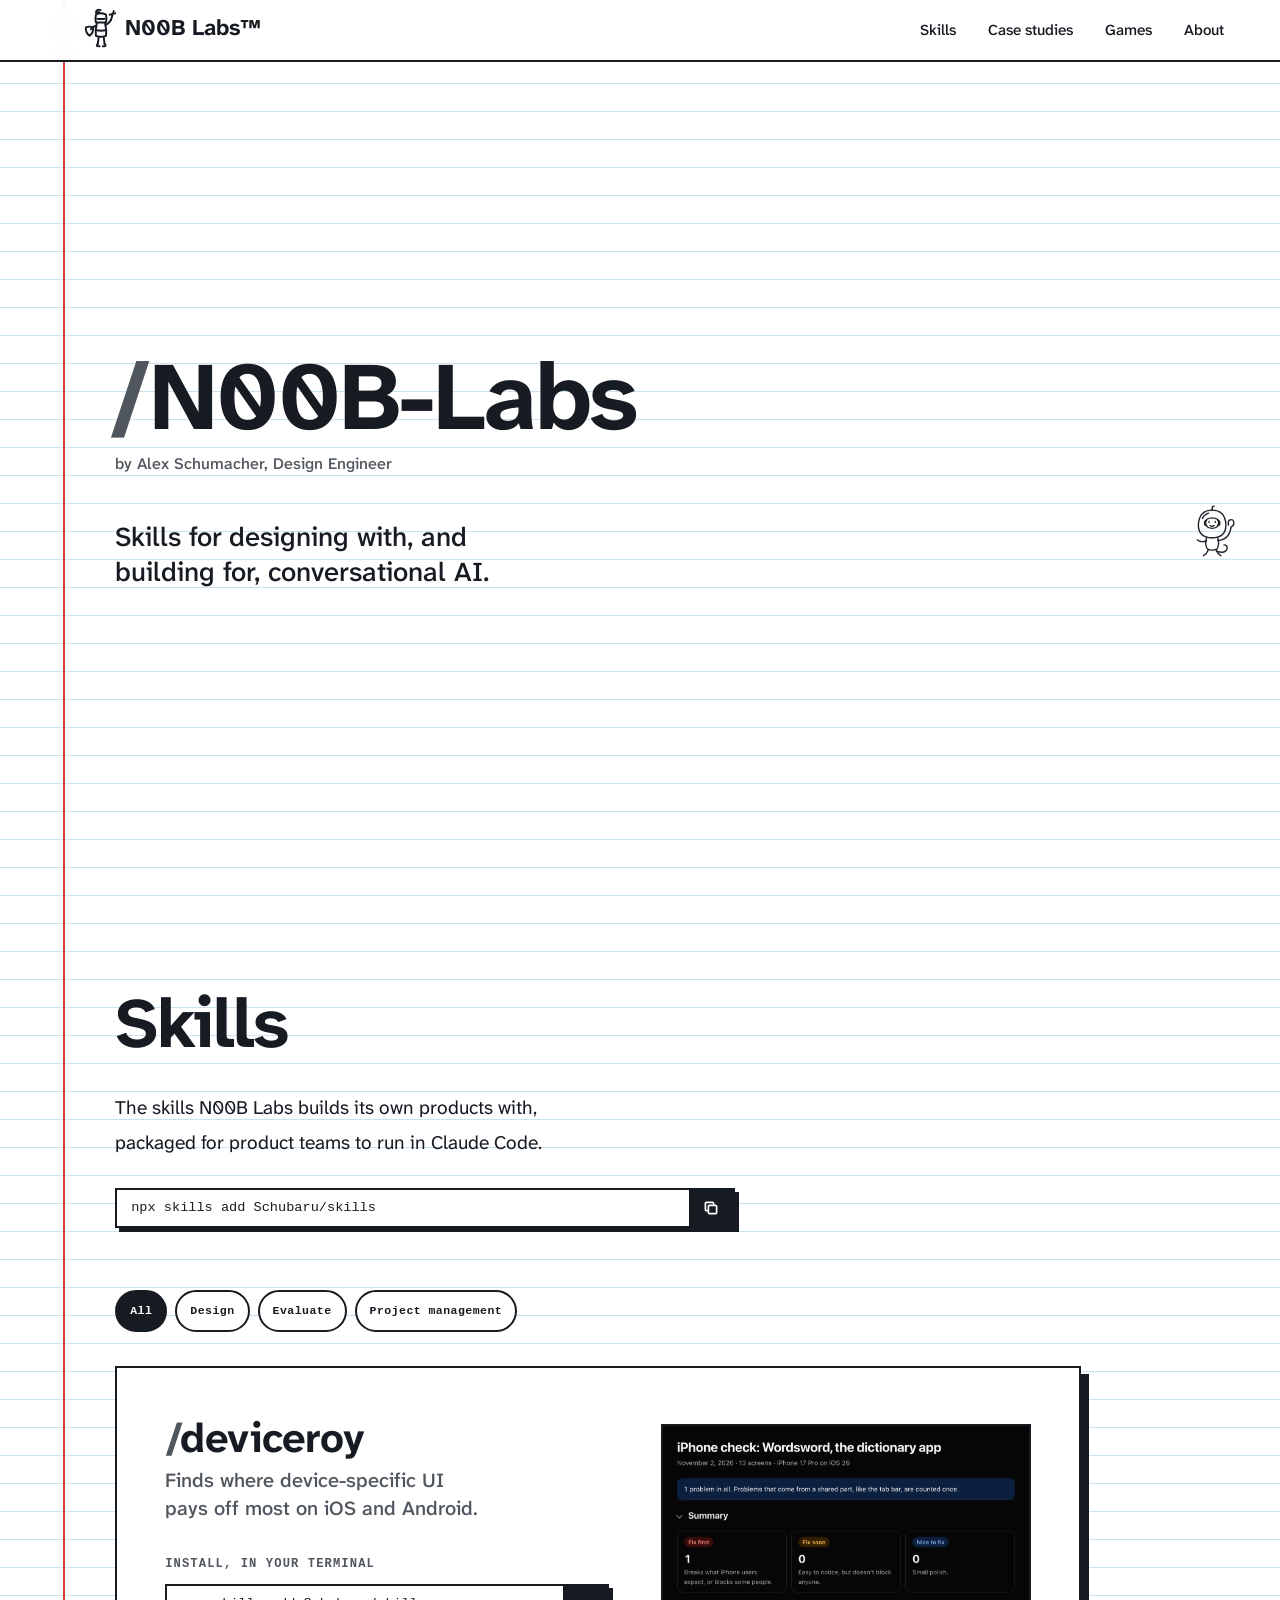
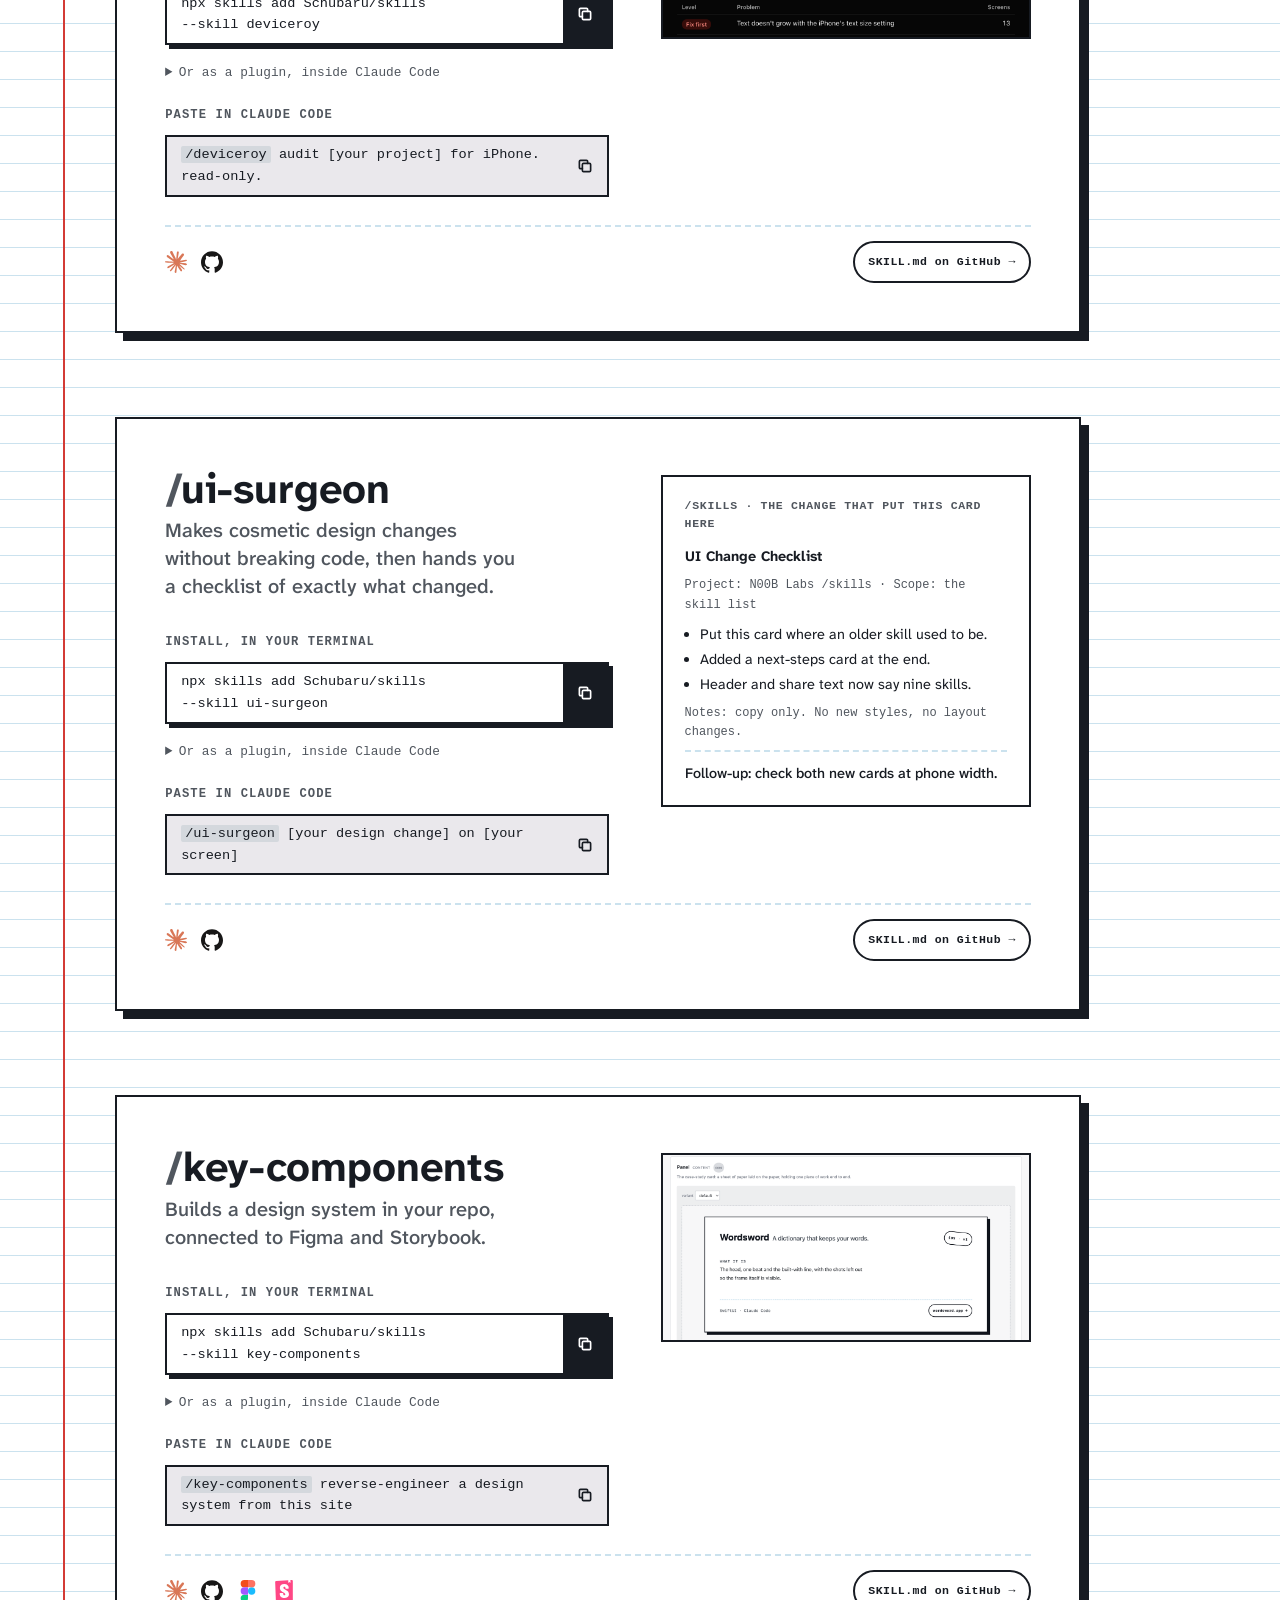
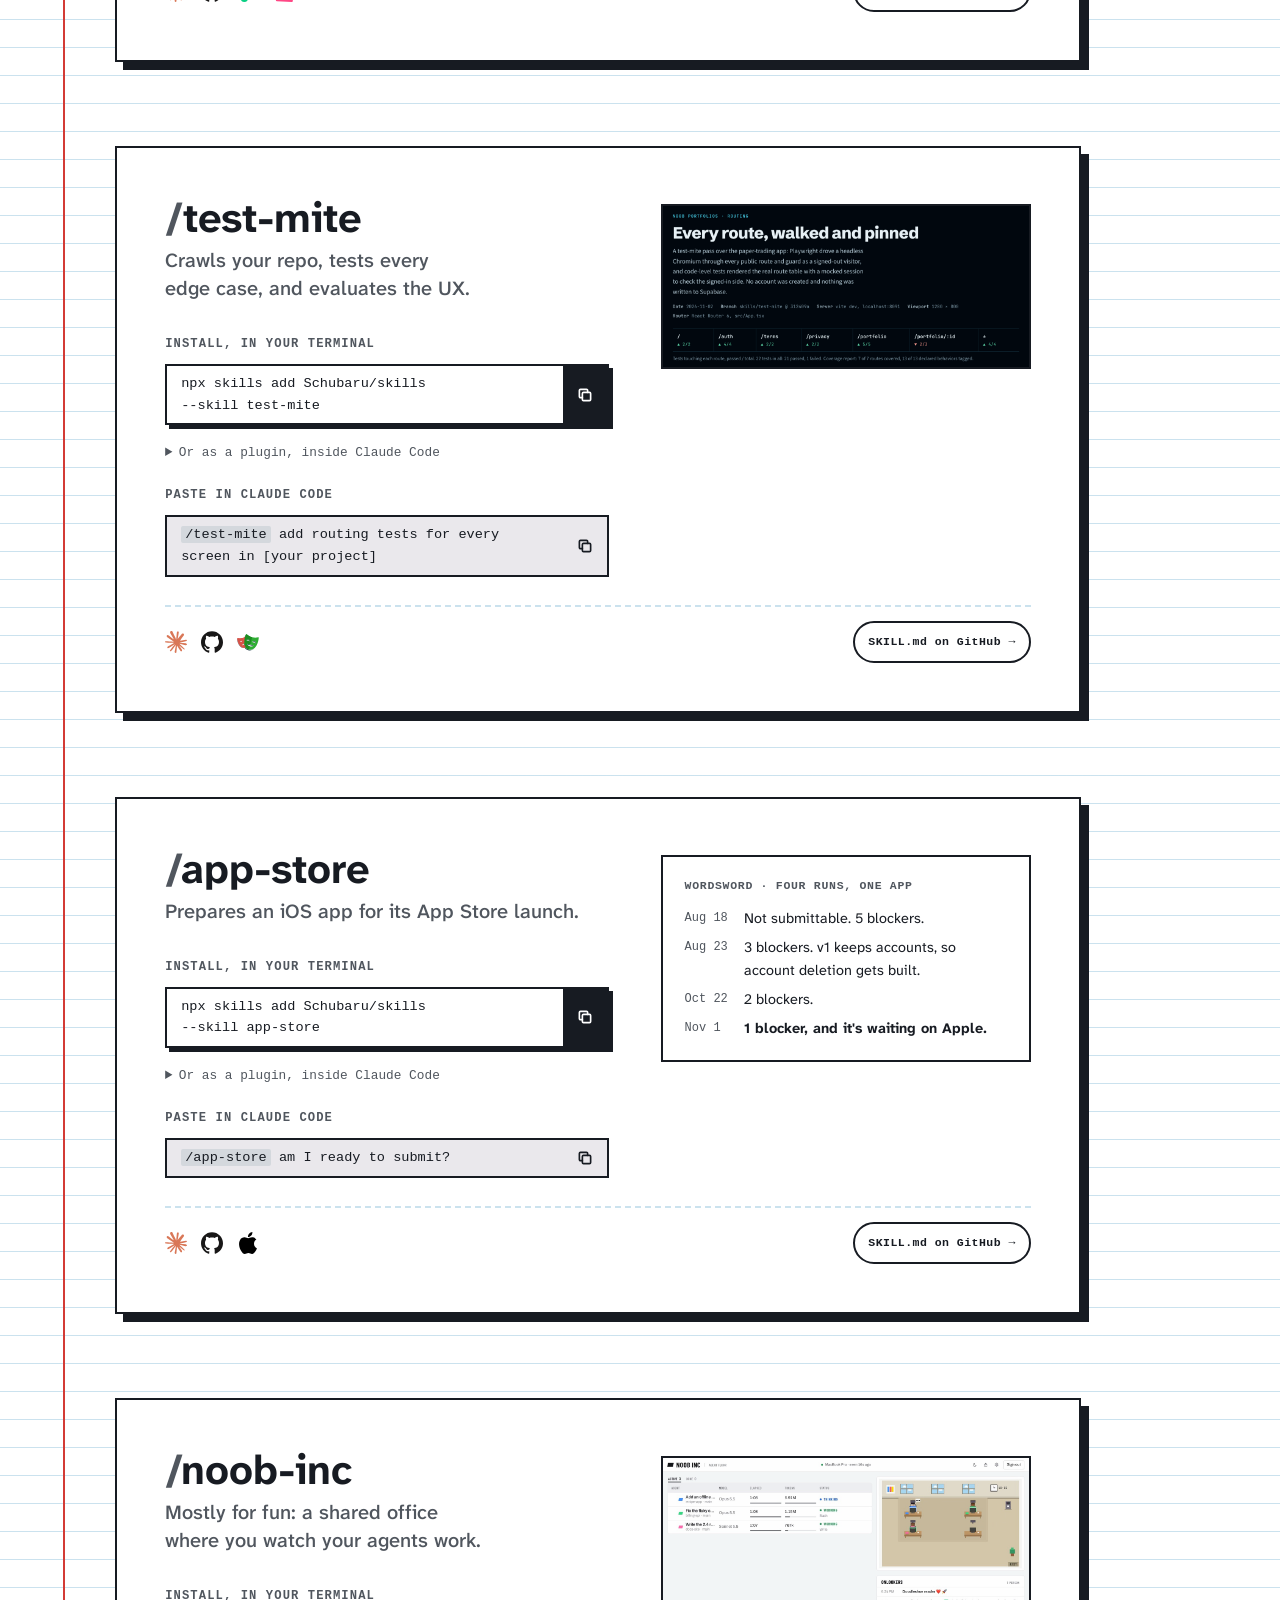
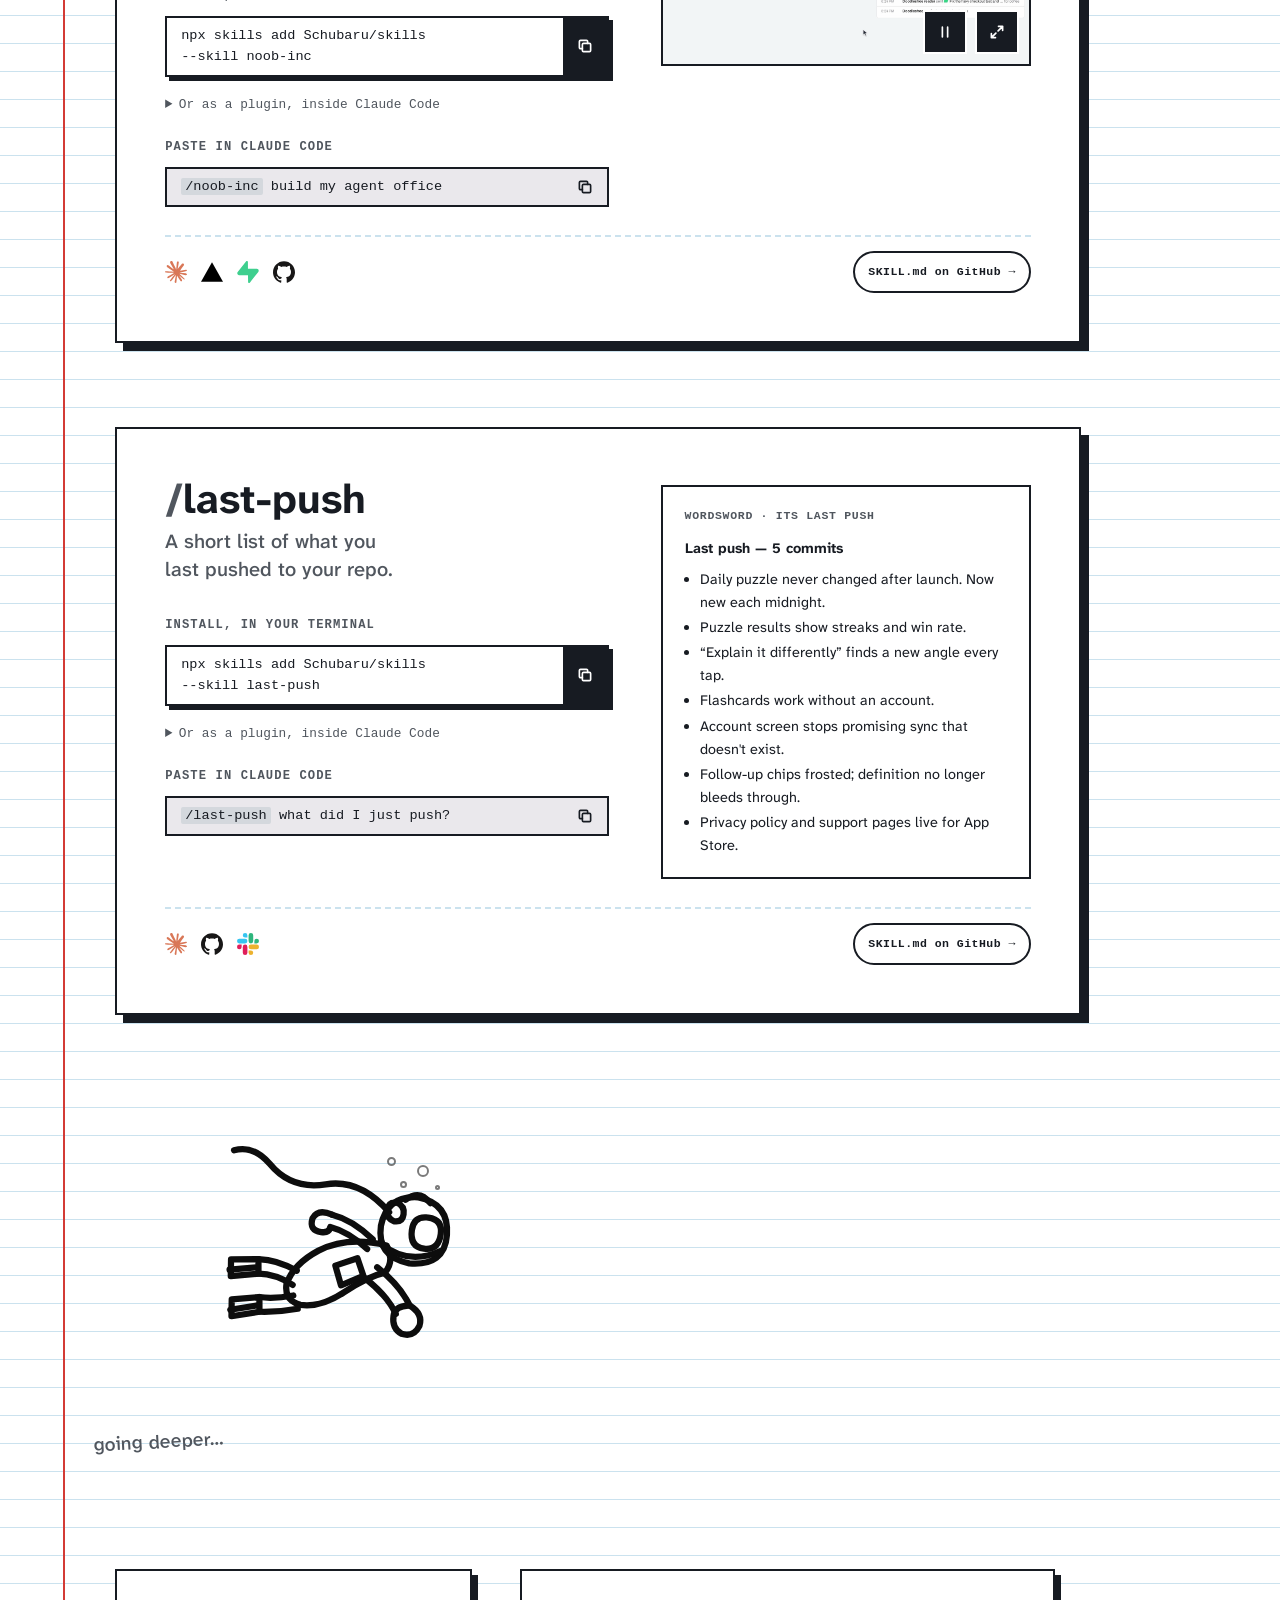
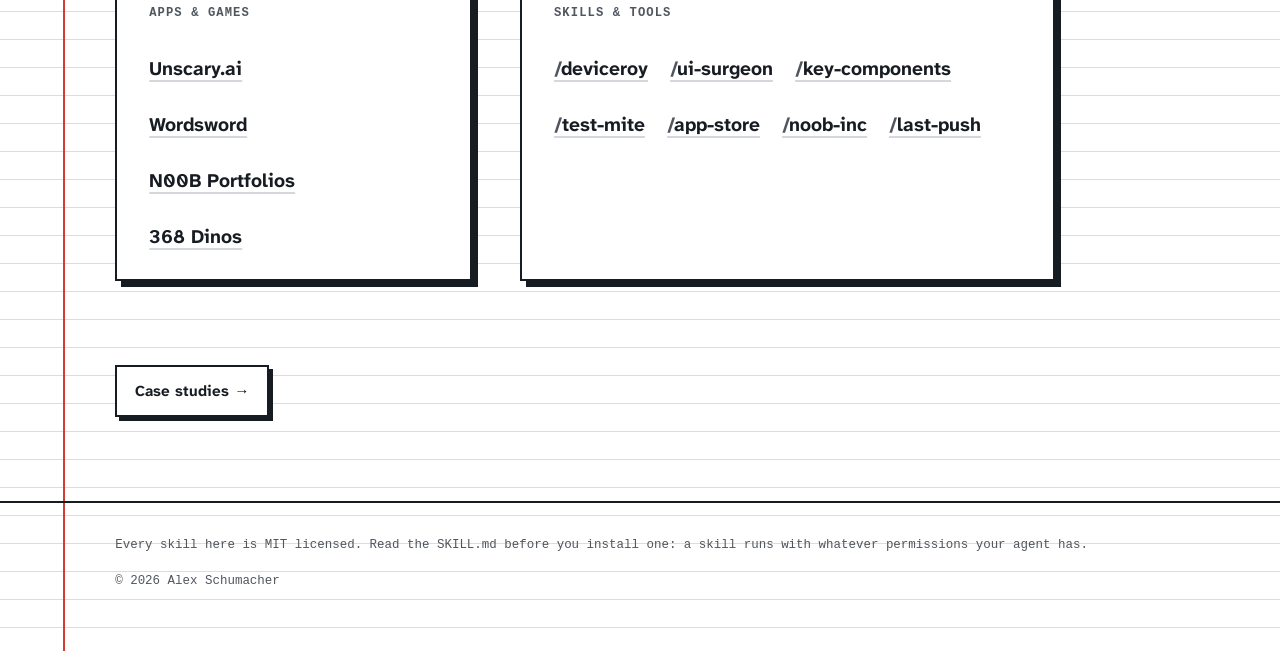
==== commit 0323e9ba: "Swap Wordsword's screenshot stack for a recording of the real app The case study now plays a 30s ree" ====
--- a/index.html
+++ b/index.html
@@ -86,7 +86,9 @@
       <path pathLength="1" d="M52 38 Q60 34 63 27"/>
       <path pathLength="1" d="M63 27 Q66 17 69 8 M60 16 Q66 14 72 13"/>
     </svg><span>N00B&nbsp;Labs&trade;</span></a>
-  <nav aria-label="Site">
+  <button class="menu-btn" type="button" popovertarget="site-menu" aria-label="Menu"><svg class="doodle" viewBox="0 0 24 24" aria-hidden="true"><path pathLength="1" d="M3 6.6 Q11 5.2 21 6.3"/><path pathLength="1" d="M3.4 12.2 Q12 11.4 20.6 12.4"/><path pathLength="1" d="M3 17.6 Q10 18.4 21 17.3"/></svg></button>
+  <nav id="site-menu" aria-label="Site" popover>
+    <button class="menu-close" type="button" popovertarget="site-menu" popovertargetaction="hide" aria-label="Close menu"><svg class="doodle" viewBox="0 0 24 24" aria-hidden="true"><path pathLength="1" d="M5 5.4 Q12 12.3 19 18.6"/><path pathLength="1" d="M18.6 5 Q12.4 11.4 5.2 19"/></svg></button>
     <a href="/#skills">Skills</a>
     <a href="/case-studies/">Case studies</a>
     <a href="/games/">Games</a>
--- a/styles.css
+++ b/styles.css
@@ -124,7 +124,15 @@
 /* the ring has to clear the knight, who overhangs the 28px line box by ~6px.
    Same shape as the chat log's ring — the site's one existing focus style. */
 .wordmark:focus-visible { outline: 2.5px solid var(--ink); outline-offset: 8px; border-radius: 2px; }
-.topnav nav { display: flex; gap: clamp(14px, 3vw, 32px); }
+/* The nav is a popover so phones can fold it into a drawer with no script (About
+   loads none). The UA gives every [popover] fixed/centred/bordered styles even
+   while closed — undo them so the inline tabs stay exactly as they were. */
+.topnav nav {
+  display: flex; gap: clamp(14px, 3vw, 32px);
+  position: static; inset: auto; width: auto; height: auto; margin: 0;
+  padding: 0; border: 0; overflow: visible; color: inherit; background: none;
+}
+.menu-btn, .menu-close { display: none; }
 .topnav nav a {
   color: var(--ink); text-decoration: none; font-weight: 500; font-size: 0.95rem;
   border-bottom: 2px solid transparent;
@@ -363,6 +371,8 @@
 .phone-shot .s2 { top: 4.4%; left: 21%; }
 .phone-shot .s3 { top: 8.8%; left: 42%; }
 .tall-shot { max-width: 420px; }
+/* a whole phone screen moving (780x1696): narrower than a tall-shot reel, so it gets its own cap */
+.phone-reel { max-width: 340px; }
 
 /* Unscary.ai: three screens, one in focus. The other two wait behind it, one peeking out each
    side, and the arrows (or a click on a peeking screen) shuffle the next one forward. Positions are
@@ -527,6 +537,8 @@
 .enhanced .phone-shot { max-width: min(460px, calc(var(--shot-h) * 0.70)); }   /* 0.70 < the box's 0.724: the 3/6deg fan costs height too */
 /* 0.6 leaves room for the -1.6deg tilt on top of the reel's own 960x1560 (0.615) */
 .enhanced .tall-shot  { max-width: min(420px, calc(var(--shot-h) * 0.6)); }
+/* 0.45, just under the screen's 0.46, so the 2.5px border fits too */
+.enhanced .phone-reel { max-width: min(340px, calc(var(--shot-h) * 0.45)); }
 /* 0.88, not the box's own 0.943 — the wings' 7deg rotation costs height the aspect-ratio
    does not declare, and the panel clips whatever does not fit */
 .enhanced .stack-shot { max-width: min(560px, calc(var(--shot-h) * 0.88)); }
